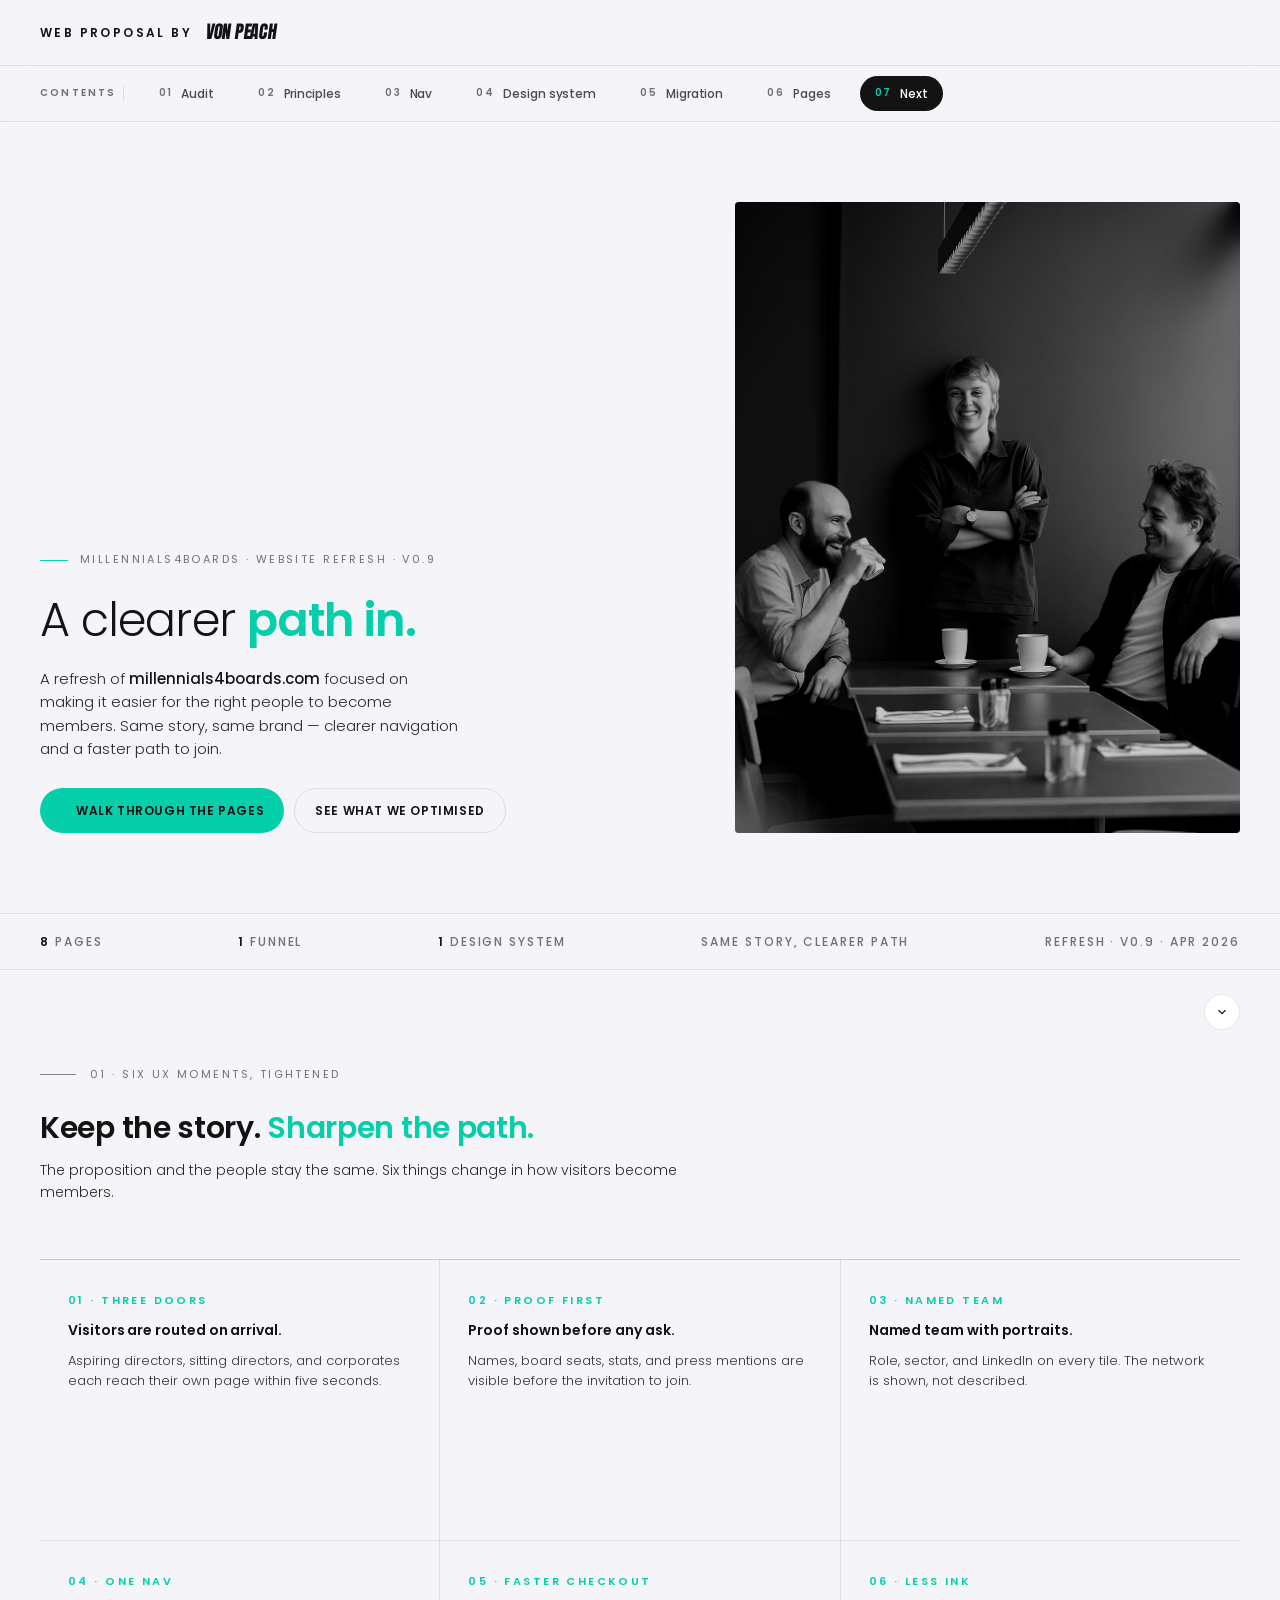
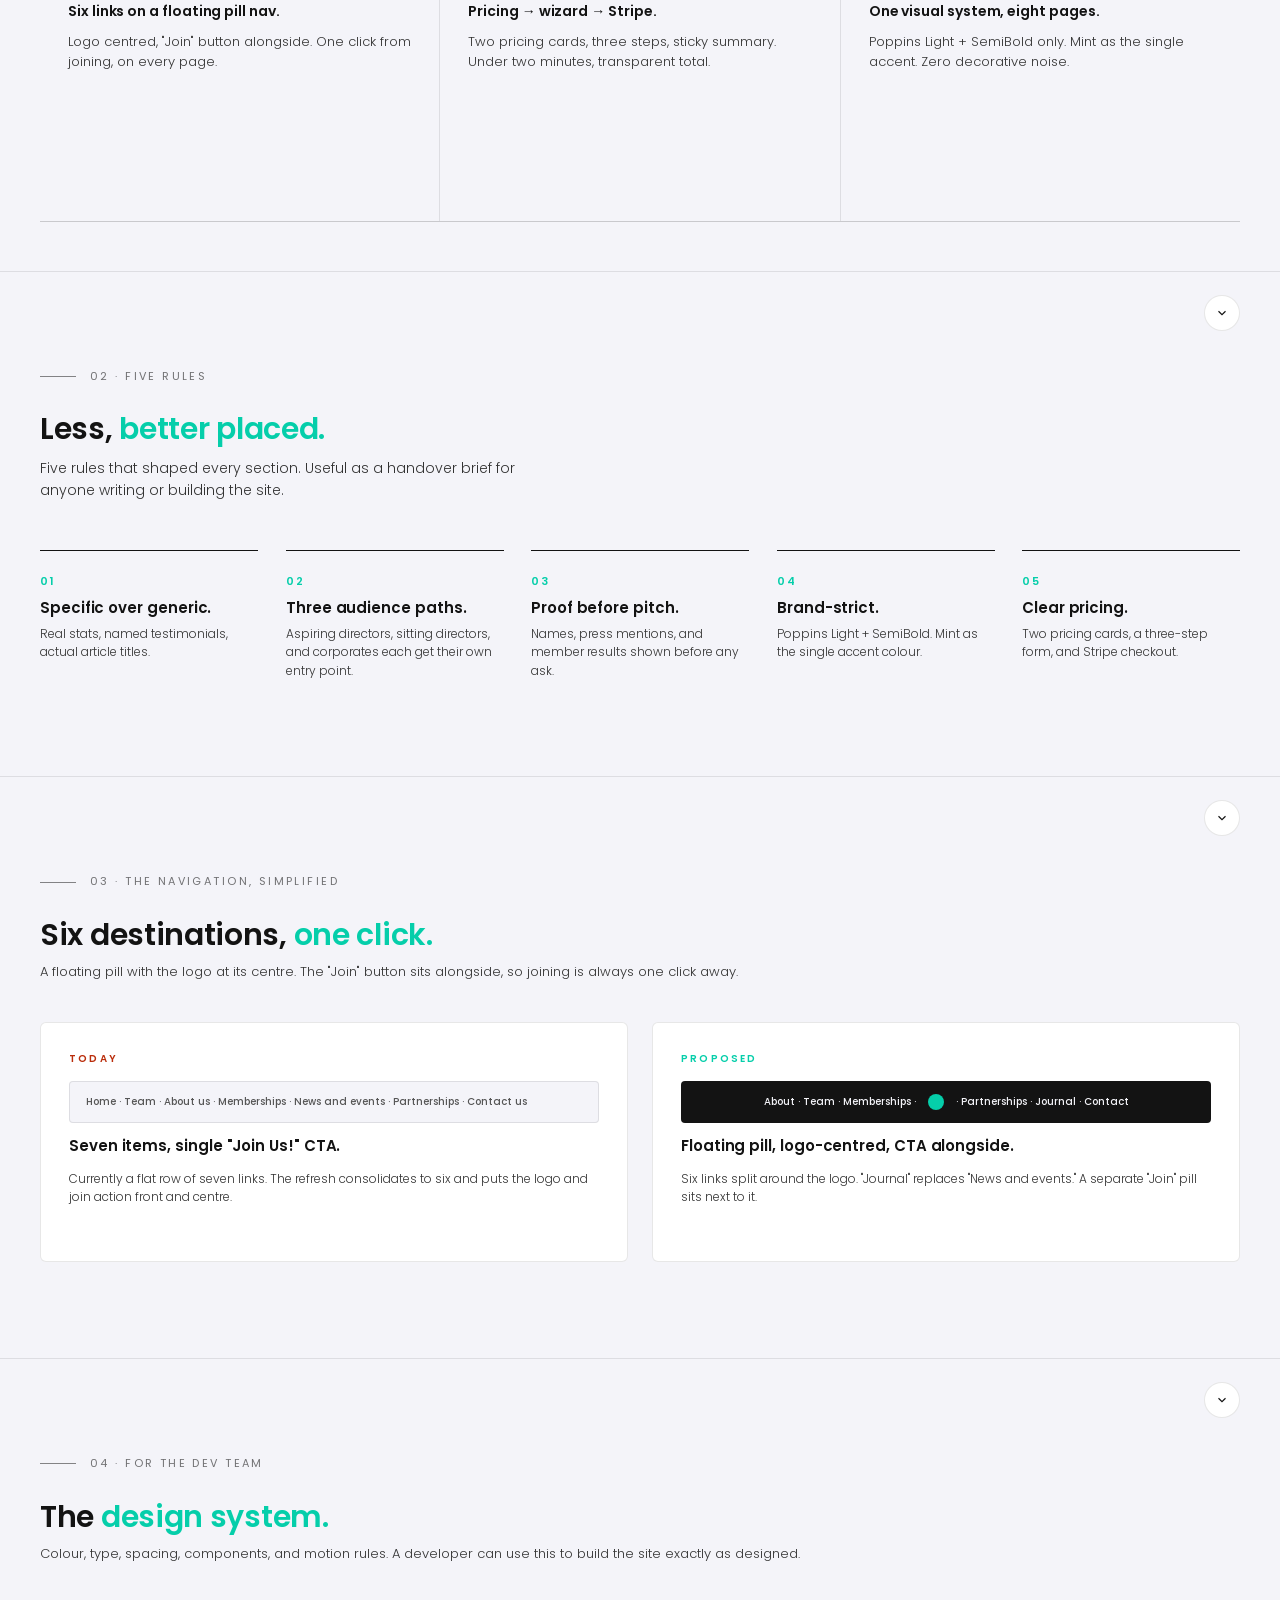
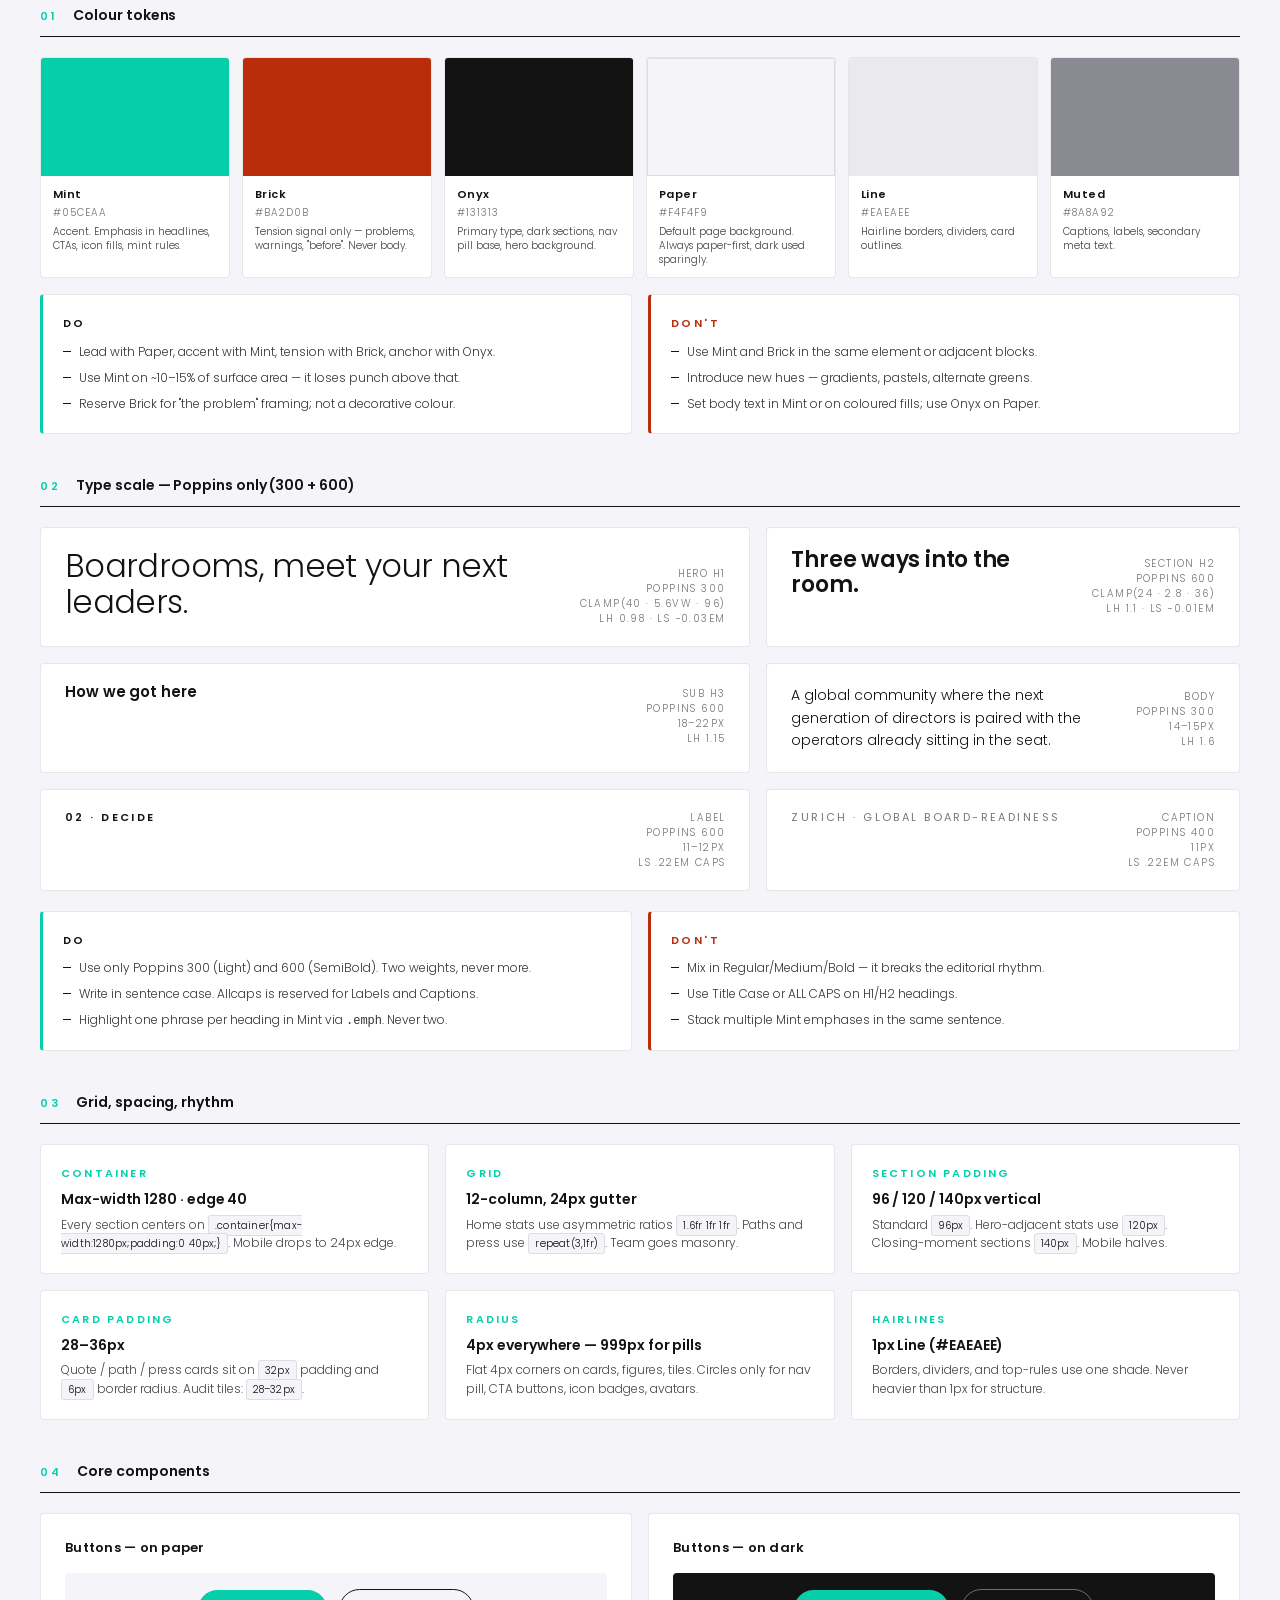
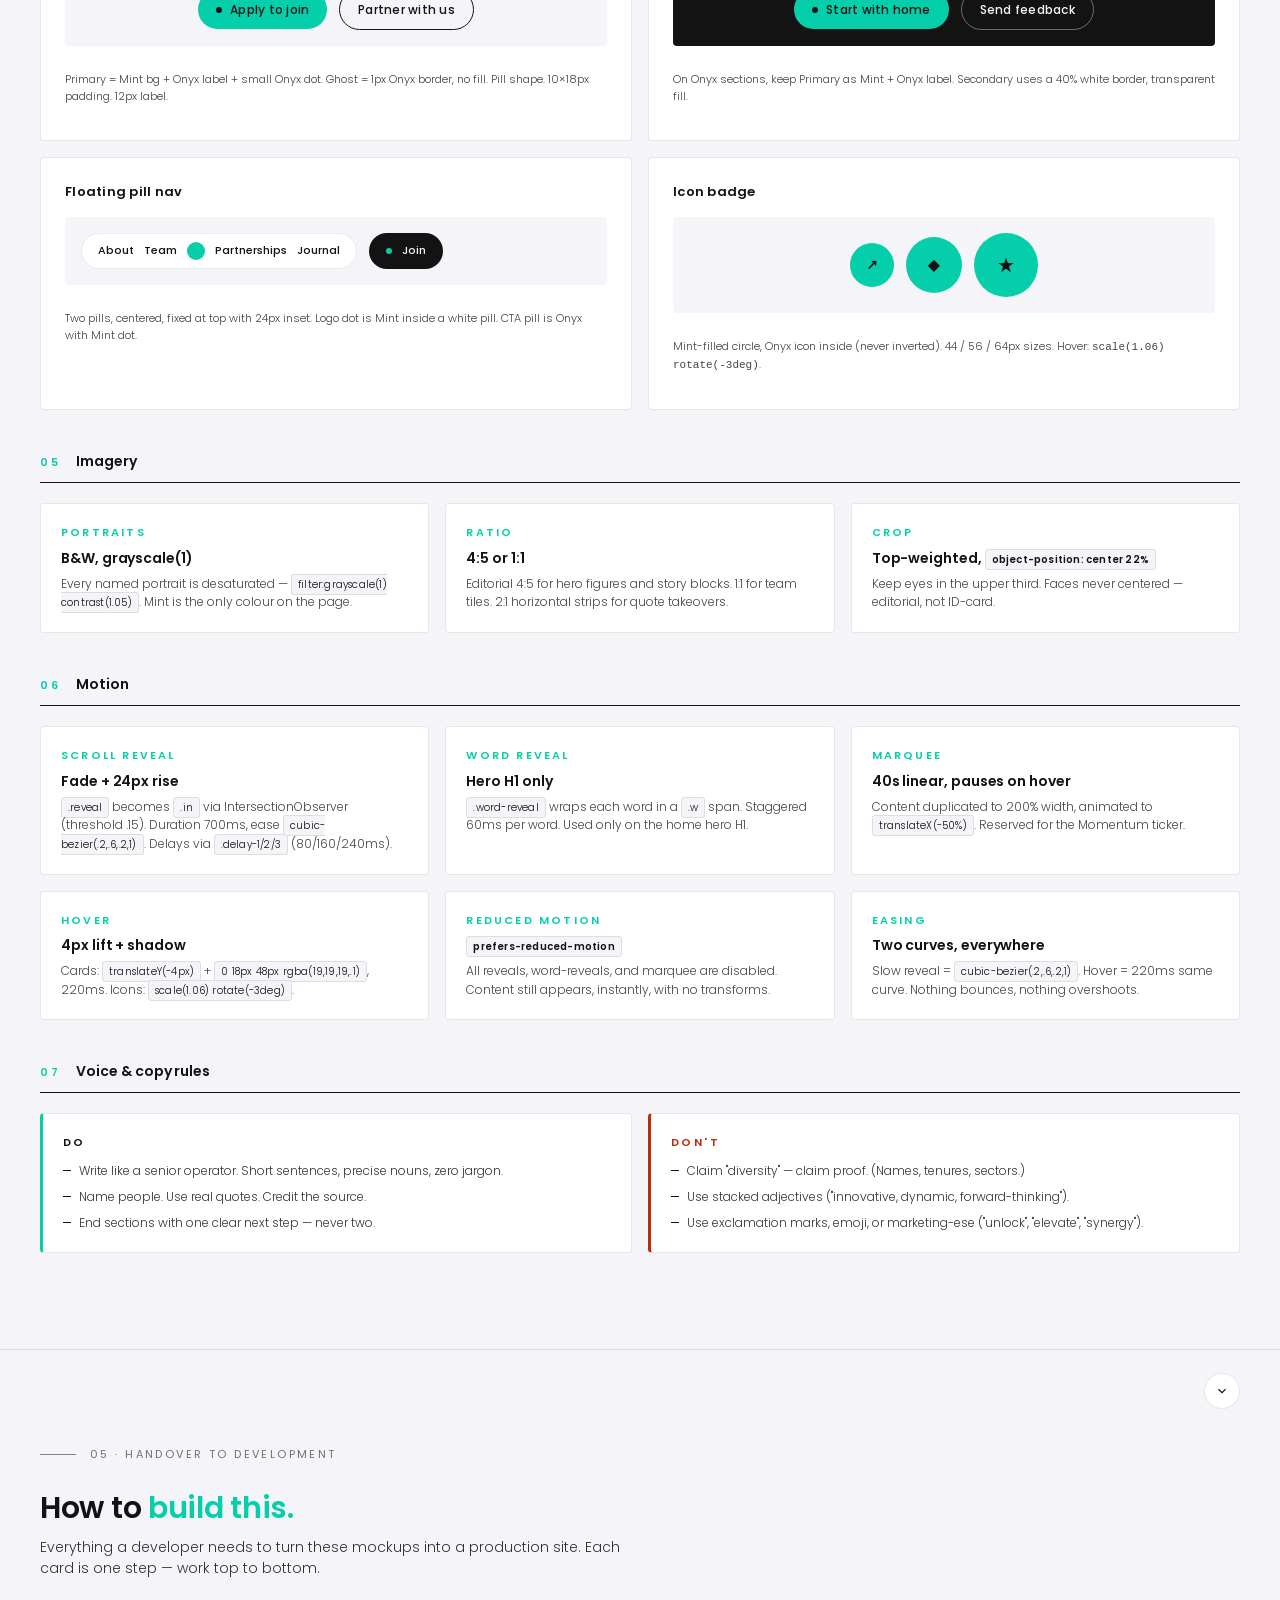
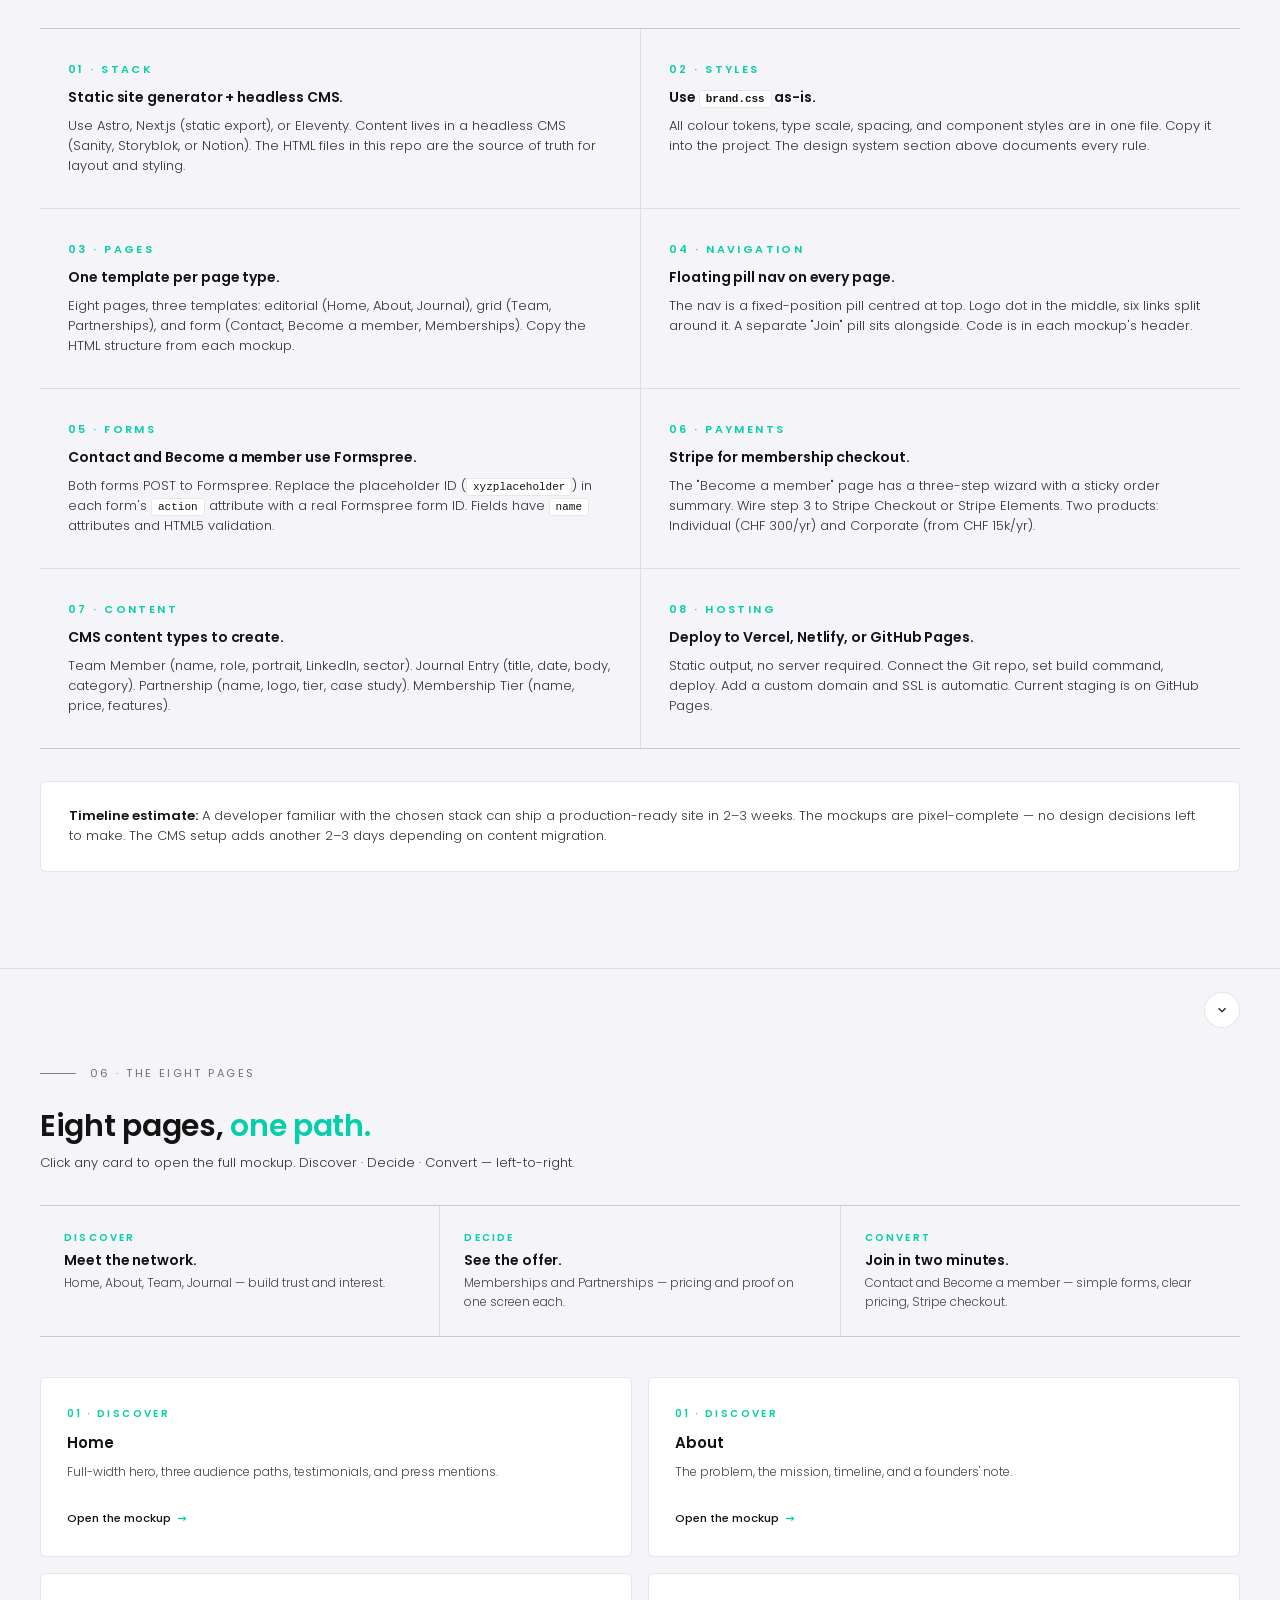
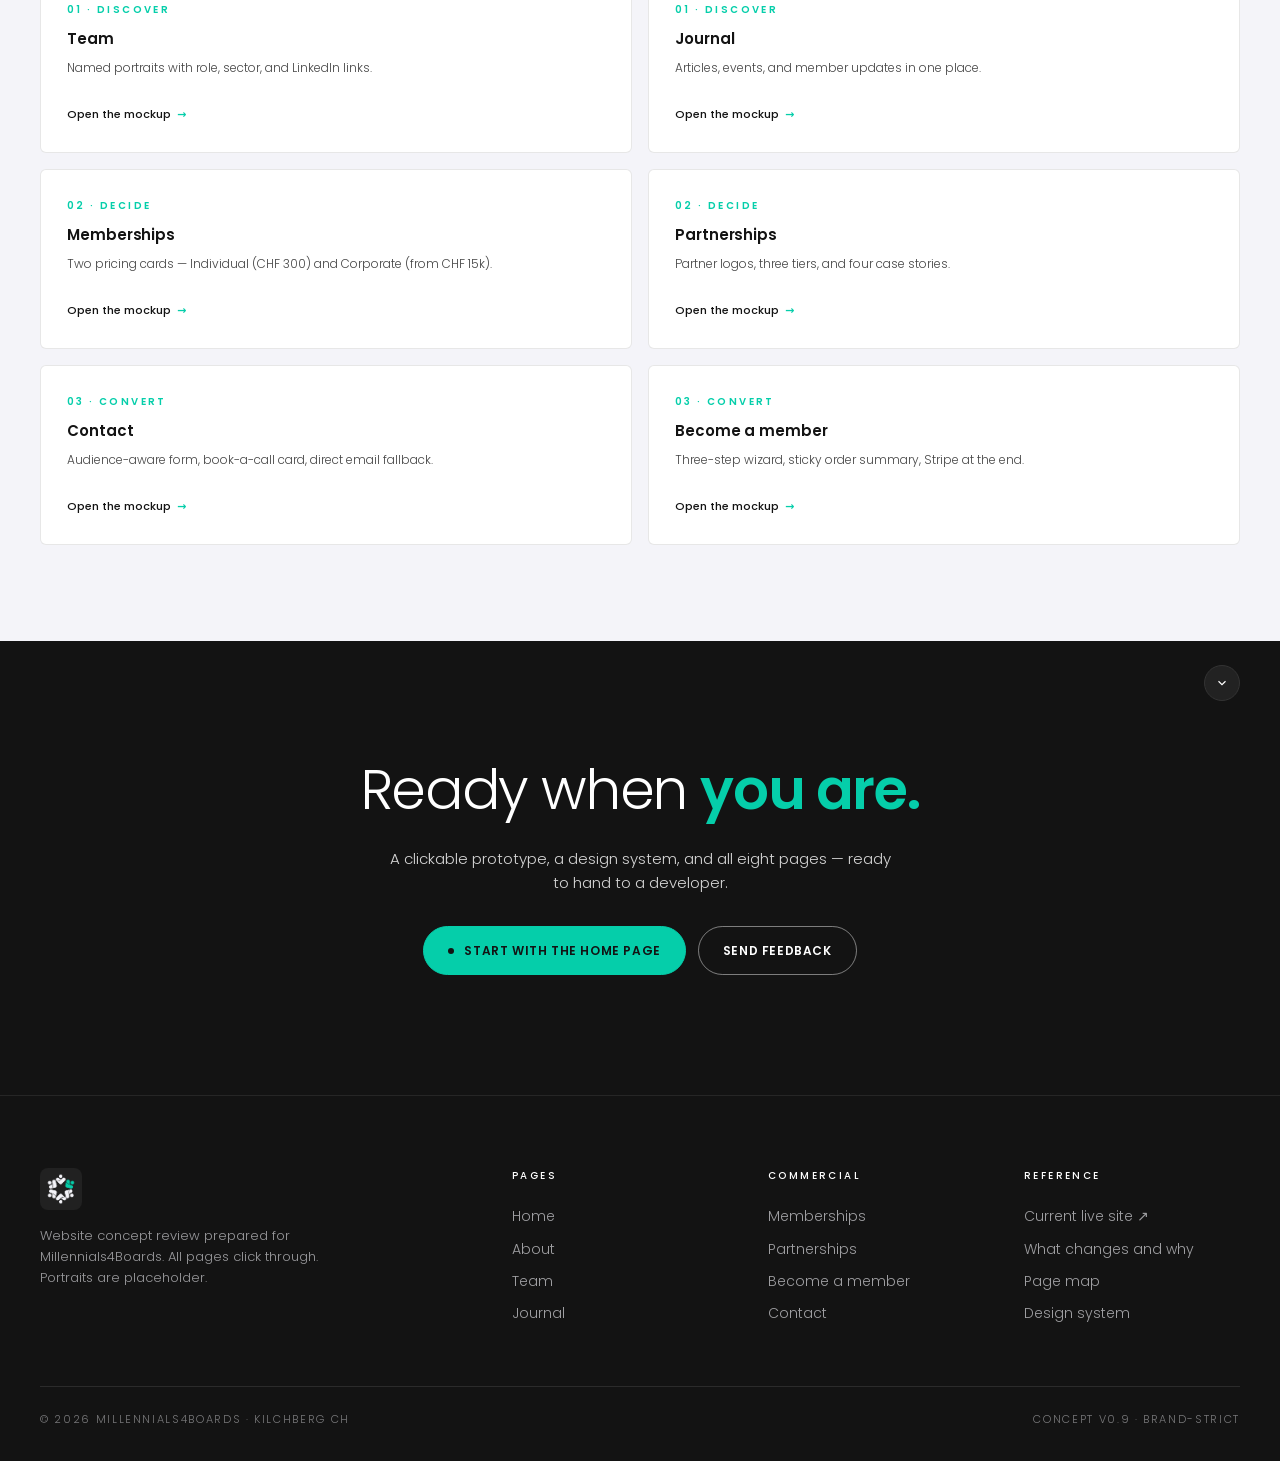
==== index.html @ 32dd9fde "v0.10 — migration section, simplified text, wired CTAs, functional forms" ====
<!doctype html><html lang="en"><head><meta charset="utf-8"/><meta name="viewport" content="width=device-width,initial-scale=1"/><title>Millennials4Boards — Website concept review</title>
<link href="https://fonts.googleapis.com/css2?family=Poppins:wght@300;400;500;600&family=Anton&display=swap" rel="stylesheet"/>
<link rel="stylesheet" href="assets/brand.css"/>
<style>

  /* ============ PROPOSAL CREDIT — tiny "Web proposal by [Von Peach]" at the very top ============ */
  .proposal-credit{
    position:relative;z-index:50;
    background:var(--paper);border-bottom:1px solid var(--line);
  }
  .proposal-credit-inner{
    max-width:1280px;margin:0 auto;padding:18px 40px;
    display:flex;align-items:center;gap:14px;
    font-family:"Poppins",sans-serif;font-weight:300;font-size:11px;
    letter-spacing:.22em;text-transform:uppercase;color:var(--muted);
  }
  .proposal-credit .label{white-space:nowrap;}
  .proposal-credit .vp-mark{
    display:inline-flex;align-items:center;text-decoration:none;
    font-family:"Anton","Impact","Arial Narrow",sans-serif;
    font-weight:400;font-size:18px;letter-spacing:-0.3px;
    color:#131313;transform:skewX(-8deg);
    transition:opacity .18s;
  }
  .proposal-credit .vp-mark:hover{opacity:.7;}

  /* ============ COVER — paper, editorial ============ */
  .cover{
    position:relative;padding:80px 0 80px;background:var(--paper);overflow:hidden;
  }
  .cover-grid{display:grid;grid-template-columns:1.25fr 1fr;gap:64px;align-items:end;max-width:1280px;margin:0 auto;padding:0 40px;}
  .cover-eyebrow{display:flex;align-items:center;gap:12px;margin-bottom:28px;}
  .cover-eyebrow .bar{width:28px;height:1px;background:var(--mint);}
  .cover h1{
    font-family:"Poppins",sans-serif;font-weight:300;
    font-size:clamp(32px,3.6vw,52px);line-height:1.04;letter-spacing:-0.02em;
    margin:0;max-width:14ch;color:var(--onyx);
  }
  .cover h1 .emph{font-weight:600;color:var(--mint);}
  .cover-lede{
    font-family:"Poppins",sans-serif;font-weight:300;
    font-size:15px;line-height:1.55;color:#2a2a2a;
    max-width:420px;margin:22px 0 0;
  }
  .cover-lede b{font-weight:500;color:var(--onyx);}
  .cover-cta-row{display:flex;gap:10px;margin-top:28px;flex-wrap:wrap;}
  .cover-cta-row .btn{font-size:12px;padding:12px 20px;}
  .cover-figure{
    aspect-ratio:4/5;border-radius:4px;overflow:hidden;background:var(--mint);
  }
  .cover-figure img{width:100%;height:100%;object-fit:cover;filter:grayscale(1) contrast(1.05);}
  .cover-meta{
    display:flex;justify-content:space-between;margin-top:18px;
    font-size:11px;letter-spacing:.22em;text-transform:uppercase;color:var(--muted);font-weight:500;
  }

  .cover-bar{
    border-top:1px solid var(--line);border-bottom:1px solid var(--line);
    padding:18px 0;background:var(--paper);font-size:12px;letter-spacing:.16em;text-transform:uppercase;color:var(--muted);font-weight:500;
  }
  .cover-bar-inner{max-width:1280px;margin:0 auto;padding:0 40px;display:flex;justify-content:space-between;flex-wrap:wrap;gap:20px;}
  .cover-bar b{color:var(--onyx);font-weight:600;}

  /* ============ AUDIT ============ */
  .audit{padding:96px 0 48px;background:var(--paper);}
  .audit .lead{max-width:760px;margin:0 0 56px;}
  .audit h2{margin:0 0 14px;font-size:clamp(22px,2.4vw,30px);}
  .audit .q{font-family:"Poppins",sans-serif;font-weight:300;font-size:14px;line-height:1.6;color:#2a2a2a;margin:0;max-width:700px;}
  .audit-grid{display:grid;grid-template-columns:repeat(3,1fr);gap:1px;background:var(--line);border-top:1px solid var(--line);border-bottom:1px solid var(--line);}
  .audit-card{background:var(--paper);padding:32px 28px;display:flex;flex-direction:column;gap:12px;min-height:280px;}
  .audit-card .n{font-size:11px;font-weight:600;color:var(--mint);letter-spacing:.22em;text-transform:uppercase;}
  .audit-card h3{font-family:"Poppins",sans-serif;font-weight:600;font-size:14px;line-height:1.22;letter-spacing:-0.005em;margin:0;}
  .audit-card p{font-size:13px;line-height:1.55;color:#333;margin:0;font-weight:300;}
  .audit-card .quote{font-size:11px;color:var(--muted);font-weight:300;border-left:2px solid var(--mint);padding-left:10px;margin-top:auto;line-height:1.5;}
  .audit-card .quote b{color:var(--onyx);font-weight:600;}

  /* ============ PRINCIPLES — paper with mint rules ============ */
  .principles{padding:96px 0;background:var(--paper);border-top:1px solid var(--line);}
  .p-head{max-width:760px;margin:0 0 48px;}
  .p-head h2{font-size:clamp(22px,2.4vw,30px);margin:0 0 12px;}
  .p-head p{font-size:14px;color:#333;max-width:520px;font-weight:300;line-height:1.55;margin:0;}
  .p-grid{display:grid;grid-template-columns:repeat(5,1fr);gap:28px;}
  .p-card{padding:22px 0 0;border-top:1px solid var(--onyx);display:flex;flex-direction:column;gap:8px;}
  .p-card .n{font-family:"Poppins",sans-serif;font-weight:600;font-size:11px;color:var(--mint);letter-spacing:.22em;text-transform:uppercase;}
  .p-card h3{font-family:"Poppins",sans-serif;font-weight:600;font-size:15px;line-height:1.22;letter-spacing:-0.005em;margin:0;color:var(--onyx);}
  .p-card p{font-size:12px;line-height:1.55;color:#333;margin:0;font-weight:300;}

  /* ============ NAV BEFORE/AFTER ============ */
  .nav-ba{padding:96px 0;background:var(--paper);border-top:1px solid var(--line);}
  .ba-head{max-width:720px;margin:0 0 40px;}
  .ba-head h2{font-size:clamp(22px,2.4vw,30px);margin:0 0 10px;}
  .ba-head p{font-size:13px;line-height:1.55;color:#333;font-weight:300;margin:0;}
  .ba-grid{display:grid;grid-template-columns:1fr 1fr;gap:24px;}
  .ba{background:#fff;border:1px solid var(--line);border-radius:6px;padding:28px;display:flex;flex-direction:column;gap:14px;min-height:240px;}
  .ba .label{color:var(--muted);font-size:10px;letter-spacing:.22em;text-transform:uppercase;font-weight:600;}
  .ba.before .label{color:var(--brick);}
  .ba.after .label{color:var(--mint);}
  .ba h3{font-family:"Poppins",sans-serif;font-weight:600;font-size:15px;margin:0;line-height:1.25;letter-spacing:-0.005em;}
  .ba p{font-size:12px;line-height:1.55;color:#333;margin:0;font-weight:300;}
  .ba .nav-mock{background:var(--paper);border:1px solid var(--line);border-radius:4px;padding:12px 16px;font-size:10px;color:#555;font-weight:500;}
  .ba.after .nav-mock{background:var(--onyx);color:var(--paper);border-color:transparent;display:flex;gap:12px;align-items:center;justify-content:center;}
  .ba.after .nav-mock .logo-dot{width:16px;height:16px;border-radius:999px;background:var(--mint);flex:0 0 auto;}

  /* ============ PAGE MAP ============ */
  .pages{padding:96px 0;background:var(--paper);border-top:1px solid var(--line);}
  .pm-head{max-width:760px;margin:0 0 32px;}
  .pm-head h2{font-size:clamp(22px,2.4vw,30px);margin:0 0 10px;}
  .pm-head p{font-size:13px;line-height:1.55;color:#333;font-weight:300;margin:0;}
  .funnel{display:grid;grid-template-columns:repeat(3,1fr);gap:1px;background:var(--line);border-top:1px solid var(--line);border-bottom:1px solid var(--line);margin-bottom:40px;}
  .stage{padding:24px;background:var(--paper);display:flex;flex-direction:column;gap:6px;}
  .stage .n{font-size:10px;font-weight:600;color:var(--mint);letter-spacing:.22em;text-transform:uppercase;}
  .stage h3{font-family:"Poppins",sans-serif;font-weight:600;font-size:14px;margin:0;line-height:1.15;letter-spacing:-0.005em;}
  .stage p{font-size:12px;line-height:1.55;color:#444;margin:0;font-weight:300;}

  .page-grid{display:grid;grid-template-columns:repeat(2,1fr);gap:16px;}
  .page-card{background:#fff;border:1px solid var(--line);border-radius:6px;padding:28px 26px;display:flex;flex-direction:column;gap:12px;transition:transform .22s cubic-bezier(.2,.6,.2,1),border-color .2s,box-shadow .22s;min-height:180px;}
  .page-card:hover{transform:translateY(-3px);border-color:var(--onyx);box-shadow:0 14px 40px rgba(19,19,19,.08);}
  .page-card .stage-tag{font-size:10px;font-weight:600;color:var(--mint);letter-spacing:.24em;text-transform:uppercase;}
  .page-card h2{font-family:"Poppins",sans-serif;font-weight:600;font-size:15px;letter-spacing:-0.005em;line-height:1.15;margin:0;}
  .page-card p{font-size:12px;line-height:1.55;color:#444;margin:0;font-weight:300;}
  .page-card .go{margin-top:auto;font-size:11px;font-weight:500;display:inline-flex;align-items:center;gap:6px;}
  .page-card .go::after{content:"→";color:var(--mint);font-weight:600;transition:transform .2s;display:inline-block;}
  .page-card:hover .go::after{transform:translateX(4px);}

  /* ============ CLOSE — the ONE onyx moment ============ */
  /* Close section — bulletproof dark theme, no variable fallback */
  .sec-wrap[data-sec="close"]{background:#131313 !important;}
  .sec-wrap[data-sec="close"] .sec-toggle{background:#222 !important;border-color:#333 !important;}
  .sec-wrap[data-sec="close"] .sec-toggle svg{stroke:#fff !important;}
  section.close{padding:120px 0 !important;background:#131313 !important;color:#F4F4F9 !important;}
  section.close .close-inner{max-width:880px;margin:0 auto;padding:0 40px;text-align:center;display:flex;flex-direction:column;gap:28px;align-items:center;}
  section.close h2{
    font-family:"Poppins",sans-serif;font-weight:300;color:#ffffff !important;
    font-size:clamp(32px,4.8vw,56px);line-height:1.05;letter-spacing:-0.025em;margin:0;
  }
  section.close h2 .emph{font-weight:600;color:#05CEAA !important;}
  section.close p{color:rgba(255,255,255,.82) !important;font-size:15px;max-width:520px;line-height:1.55;margin:0;font-weight:300;}
  section.close .cta-row{display:flex;gap:12px;flex-wrap:wrap;justify-content:center;margin-top:4px;}
  section.close .cta-row .btn{font-size:12px;padding:14px 24px;}
  section.close .btn-on-dark{background:#05CEAA !important;color:#131313 !important;border:1px solid #05CEAA !important;}
  section.close .btn-on-dark:hover{background:#fff !important;border-color:#fff !important;color:#131313 !important;}
  section.close .btn-on-dark .dot{background:#131313 !important;}
  section.close .btn-outline-light{border:1px solid rgba(255,255,255,.45) !important;color:#ffffff !important;background:transparent !important;}
  section.close .btn-outline-light:hover{background:rgba(255,255,255,.1) !important;border-color:#ffffff !important;color:#ffffff !important;}

  /* ============ MIGRATION ============ */
  .migration{padding:96px 0;background:var(--paper);border-top:1px solid var(--line);}
  .migration .mig-head{max-width:760px;margin:0 0 48px;}
  .migration .mig-head h2{font-size:clamp(22px,2.4vw,30px);margin:0 0 12px;}
  .migration .mig-head p{font-size:14px;color:#333;max-width:580px;font-weight:300;line-height:1.55;margin:0;}
  .mig-grid{display:grid;grid-template-columns:repeat(2,1fr);gap:1px;background:var(--line);border-top:1px solid var(--line);border-bottom:1px solid var(--line);}
  .mig-card{background:var(--paper);padding:32px 28px;display:flex;flex-direction:column;gap:10px;}
  .mig-card .n{font-size:11px;font-weight:600;color:var(--mint);letter-spacing:.22em;text-transform:uppercase;}
  .mig-card h3{font-family:"Poppins",sans-serif;font-weight:600;font-size:14px;line-height:1.22;letter-spacing:-0.005em;margin:0;}
  .mig-card p{font-size:13px;line-height:1.55;color:#333;margin:0;font-weight:300;}
  .mig-card code{font-size:11px;color:var(--onyx);background:#fff;border:1px solid var(--line);padding:2px 6px;border-radius:3px;}
  .mig-note{margin-top:32px;padding:24px 28px;background:#fff;border:1px solid var(--line);border-radius:6px;font-size:13px;line-height:1.55;color:#333;font-weight:300;}
  .mig-note b{font-weight:600;color:var(--onyx);}

  /* ============ DESIGN SYSTEM ============ */
  .ds{padding:96px 0;background:var(--paper);border-top:1px solid var(--line);}
  .ds-head{max-width:760px;margin:0 0 40px;}
  .ds-head h2{font-size:clamp(22px,2.4vw,30px);margin:0 0 10px;}
  .ds-head p{font-size:13px;line-height:1.55;color:#333;font-weight:300;margin:0;}

  .ds-section{margin-top:40px;}
  .ds-section-head{display:flex;align-items:baseline;gap:16px;margin-bottom:20px;padding-bottom:10px;border-bottom:1px solid var(--onyx);}
  .ds-section-head .n{font-family:"Poppins",sans-serif;font-weight:600;font-size:11px;color:var(--mint);letter-spacing:.24em;text-transform:uppercase;}
  .ds-section-head h3{font-family:"Poppins",sans-serif;font-weight:600;font-size:14px;letter-spacing:-0.005em;margin:0;}

  /* Colour tokens */
  .ds-color-grid{display:grid;grid-template-columns:repeat(6,1fr);gap:12px;}
  .ds-color{background:#fff;border:1px solid var(--line);border-radius:4px;overflow:hidden;}
  .ds-color .sw{aspect-ratio:1.6/1;}
  .ds-color .meta{padding:10px 12px;display:flex;flex-direction:column;gap:2px;}
  .ds-color .name{font-family:"Poppins",sans-serif;font-weight:600;font-size:11px;letter-spacing:.04em;color:var(--onyx);}
  .ds-color .hex{font-family:"Poppins",sans-serif;font-weight:300;font-size:10px;letter-spacing:.1em;color:var(--muted);text-transform:uppercase;}
  .ds-color .use{font-size:10px;line-height:1.4;color:#444;font-weight:300;margin-top:2px;}

  /* Type scale */
  .ds-type{display:grid;grid-template-columns:1.5fr 1fr;gap:16px;}
  .ds-type-row{background:#fff;border:1px solid var(--line);border-radius:4px;padding:20px 24px;display:flex;justify-content:space-between;align-items:baseline;gap:24px;}
  .ds-type-row .sample{font-family:"Poppins",sans-serif;color:var(--onyx);line-height:1.1;}
  .ds-type-row .specs{font-family:"Poppins",sans-serif;font-weight:300;font-size:10px;letter-spacing:.14em;text-transform:uppercase;color:var(--muted);text-align:right;line-height:1.5;flex:0 0 auto;white-space:nowrap;}
  .ds-type .hero{font-weight:300;font-size:32px;letter-spacing:-0.02em;}
  .ds-type .h2s{font-weight:600;font-size:22px;letter-spacing:-0.01em;}
  .ds-type .sub{font-weight:600;font-size:15px;letter-spacing:-0.005em;}
  .ds-type .body{font-weight:300;font-size:14px;line-height:1.6;}
  .ds-type .lbl{font-weight:600;font-size:11px;letter-spacing:.22em;text-transform:uppercase;}

  /* Spacing / grid / components */
  .ds-rules{display:grid;grid-template-columns:repeat(3,1fr);gap:16px;}
  .ds-rule{background:#fff;border:1px solid var(--line);border-radius:4px;padding:20px;display:flex;flex-direction:column;gap:8px;}
  .ds-rule .k{font-family:"Poppins",sans-serif;font-weight:600;font-size:11px;color:var(--mint);letter-spacing:.2em;text-transform:uppercase;}
  .ds-rule h4{font-family:"Poppins",sans-serif;font-weight:600;font-size:14px;letter-spacing:-0.005em;margin:0;line-height:1.2;}
  .ds-rule p{font-size:12px;line-height:1.55;color:#444;margin:0;font-weight:300;}
  .ds-rule code{font-family:"Poppins",sans-serif;font-size:10px;color:var(--onyx);background:var(--paper);border:1px solid var(--line);padding:2px 6px;border-radius:3px;letter-spacing:.02em;}

  /* Components */
  .ds-comps{display:grid;grid-template-columns:repeat(2,1fr);gap:16px;}
  .ds-comp{background:#fff;border:1px solid var(--line);border-radius:4px;padding:24px;display:flex;flex-direction:column;gap:14px;}
  .ds-comp h4{font-family:"Poppins",sans-serif;font-weight:600;font-size:13px;margin:0;letter-spacing:.02em;}
  .ds-comp .demo{padding:16px;background:var(--paper);border-radius:4px;display:flex;align-items:center;gap:12px;flex-wrap:wrap;justify-content:center;}
  .ds-comp.dark .demo{background:var(--onyx);}
  .ds-comp .rule{font-size:11px;line-height:1.55;color:#444;font-weight:300;}
  .ds-btn{display:inline-flex;align-items:center;gap:8px;padding:10px 18px;border-radius:999px;font-family:"Poppins",sans-serif;font-weight:500;font-size:12px;letter-spacing:.02em;}
  .ds-btn.primary{background:var(--mint);color:var(--onyx);}
  .ds-btn.ghost{background:transparent;border:1px solid var(--onyx);color:var(--onyx);}
  .ds-btn.onDark{background:var(--mint);color:var(--onyx);}
  .ds-btn.ghostLight{background:transparent;border:1px solid rgba(244,244,249,.4);color:var(--paper);}
  .ds-ic{width:44px;height:44px;border-radius:999px;background:var(--mint);display:flex;align-items:center;justify-content:center;font-size:14px;color:var(--onyx);font-weight:600;}
  .ds-pill{background:rgba(255,255,255,.96);border:1px solid rgba(19,19,19,.08);border-radius:999px;padding:8px 16px;font-family:"Poppins",sans-serif;font-weight:500;font-size:11px;color:var(--onyx);display:inline-flex;gap:10px;align-items:center;}
  .ds-pill .dot{width:6px;height:6px;background:var(--mint);border-radius:999px;}

  /* Do/don't list */
  .ds-do{display:grid;grid-template-columns:1fr 1fr;gap:16px;margin-top:16px;}
  .ds-do .col{background:#fff;border:1px solid var(--line);border-radius:4px;padding:20px;}
  .ds-do .col.no{border-left:3px solid var(--brick);}
  .ds-do .col.yes{border-left:3px solid var(--mint);}
  .ds-do h4{font-family:"Poppins",sans-serif;font-weight:600;font-size:11px;letter-spacing:.22em;text-transform:uppercase;margin:0 0 10px;}
  .ds-do .col.no h4{color:var(--brick);}
  .ds-do .col.yes h4{color:var(--onyx);}
  .ds-do ul{margin:0;padding:0;list-style:none;display:flex;flex-direction:column;gap:8px;}
  .ds-do li{font-size:12px;line-height:1.5;color:#333;font-weight:300;padding-left:16px;position:relative;}
  .ds-do li::before{content:"";position:absolute;left:0;top:8px;width:8px;height:1px;background:var(--onyx);}

  @media (max-width: 1100px){
    .cover-grid,.close-inner,.ba-grid,.page-grid,.funnel{grid-template-columns:1fr;gap:32px;}
    .audit-grid{grid-template-columns:1fr;}
    .p-grid{grid-template-columns:repeat(2,1fr);gap:24px;}
    .ds-color-grid{grid-template-columns:repeat(3,1fr);}
    .ds-type{grid-template-columns:1fr;}
    .ds-rules,.ds-comps,.ds-do{grid-template-columns:1fr;}
  }

  /* ============ SECTION TOC — sticky chip bar + active-state tracking ============ */
  .toc{
    position:sticky;top:0;z-index:40;
    background:rgba(244,244,249,.92);backdrop-filter:blur(14px) saturate(140%);
    border-bottom:1px solid var(--line);
    transform:translateY(-100%);
    transition:transform .45s cubic-bezier(.2,.6,.2,1);
  }
  body.toc-armed .toc{transform:translateY(0);}
  .toc-inner{max-width:1280px;margin:0 auto;padding:10px 40px;display:flex;align-items:center;gap:14px;overflow-x:auto;scrollbar-width:none;}
  .toc-inner::-webkit-scrollbar{display:none;}
  .toc-label{
    font-size:10px;letter-spacing:.22em;text-transform:uppercase;color:var(--muted);
    font-weight:600;flex:0 0 auto;padding-right:6px;border-right:1px solid var(--line);margin-right:6px;
  }
  .toc-chip{
    flex:0 0 auto;
    font-family:"Poppins",sans-serif;font-weight:500;font-size:12px;letter-spacing:-0.005em;
    color:#4a4a4a;padding:7px 14px;border-radius:999px;
    border:1px solid transparent;background:transparent;
    text-decoration:none;white-space:nowrap;
    display:inline-flex;align-items:center;gap:8px;
    transition:background .2s, color .2s, border-color .2s;
  }
  .toc-chip .n{font-weight:600;color:var(--muted);font-size:10px;letter-spacing:.18em;}
  .toc-chip:hover{background:#fff;border-color:var(--line);color:var(--onyx);}
  .toc-chip.active{background:var(--onyx);color:#fff;border-color:transparent;}
  .toc-chip.active .n{color:var(--mint);}

  /* ============ Collapsible section wrappers ============ */
  .sec-wrap{position:relative;}
  .sec-toggle{
    position:absolute;top:24px;right:calc((100% - min(100%,1280px)) / 2 + 40px);
    z-index:5;
    width:36px;height:36px;border-radius:999px;
    background:#fff;border:1px solid var(--line);
    display:flex;align-items:center;justify-content:center;
    cursor:pointer;transition:background .2s, transform .2s, border-color .2s;
    font-family:"Poppins",sans-serif;
  }
  .sec-toggle:hover{background:var(--onyx);border-color:transparent;}
  .sec-toggle:hover svg{stroke:#fff;}
  .sec-toggle svg{width:14px;height:14px;stroke:var(--onyx);stroke-width:2;fill:none;transition:transform .3s cubic-bezier(.2,.6,.2,1), stroke .2s;}
  .sec-wrap.collapsed .sec-toggle svg{transform:rotate(-90deg);}
  .sec-wrap .sec-body{
    overflow:hidden;
    transition:max-height .45s cubic-bezier(.2,.6,.2,1), opacity .35s ease;
    max-height:12000px;opacity:1;
  }
  .sec-wrap.collapsed .sec-body{max-height:0;opacity:0;pointer-events:none;}
  .sec-wrap.collapsed > section{padding-bottom:32px!important;}
  @media (prefers-reduced-motion: reduce){
    .sec-wrap .sec-body{transition:none;}
    .toc{transition:none;}
  }
  @media (max-width:900px){
    .sec-toggle{right:24px;top:18px;}
  }
</style></head>
<body>

<!-- ========== PROPOSAL CREDIT (very top, paper) ========== -->
<div class="proposal-credit">
  <div class="proposal-credit-inner">
    <span class="label">Web proposal by</span>
    <a class="vp-mark" href="https://vonpeach.com" target="_blank" rel="noopener">VON PEACH</a>
  </div>
</div>

<!-- No floating pill nav on the concept deck — TOC is the only navigator here.
     The pill nav lives on all eight site pages (Home, About, Team, etc.). -->

<!-- ========== SECTION TOC (sticky, appears after cover) ========== -->
<nav class="toc" aria-label="Concept contents">
  <div class="toc-inner">
    <span class="toc-label">Contents</span>
    <a class="toc-chip" href="#audit"><span class="n">01</span>Audit</a>
    <a class="toc-chip" href="#principles"><span class="n">02</span>Principles</a>
    <a class="toc-chip" href="#nav-ba"><span class="n">03</span>Nav</a>
    <a class="toc-chip" href="#design-system"><span class="n">04</span>Design system</a>
    <a class="toc-chip" href="#migration"><span class="n">05</span>Migration</a>
    <a class="toc-chip" href="#pages"><span class="n">06</span>Pages</a>
    <a class="toc-chip" href="#close"><span class="n">07</span>Next</a>
  </div>
</nav>

<!-- ========== COVER (paper) ========== -->
<section class="cover">
  <div class="cover-grid">
    <div>
      <div class="cover-eyebrow"><span class="bar"></span><span class="caption">Millennials4Boards · Website refresh · v0.9</span></div>
      <h1 class="reveal">A clearer <span class="emph">path in.</span></h1>
      <p class="cover-lede reveal delay-1">A refresh of <b>millennials4boards.com</b> focused on making it easier for the right people to become members. Same story, same brand — clearer navigation and a faster path to join.</p>
      <div class="cover-cta-row reveal delay-2">
        <a class="btn btn-primary" href="#pages"><span class="dot"></span>Walk through the pages</a>
        <a class="btn btn-ghost" href="#audit">See what we optimised</a>
      </div>
    </div>
    <div class="reveal delay-1">
      <div class="cover-figure"><img src="assets/photos/miro-portrait.png" alt=""/></div>
    </div>
  </div>
</section>

<!-- Fact bar — gives the cover a second register -->
<div class="cover-bar">
  <div class="cover-bar-inner">
    <span><b class="counter" data-target="8">0</b> pages</span>
    <span><b class="counter" data-target="1">0</b> funnel</span>
    <span><b class="counter" data-target="1">0</b> design system</span>
    <span>Same story, clearer path</span>
    <span>Refresh · v0.9 · Apr 2026</span>
  </div>
</div>

<!-- ========== AUDIT ========== -->
<div class="sec-wrap" data-sec="audit">
  <button class="sec-toggle" aria-label="Collapse section" aria-expanded="true"><svg viewBox="0 0 24 24"><polyline points="6 9 12 15 18 9"/></svg></button>
  <div class="sec-body">
<section class="audit reveal" id="audit"><div class="container">
  <div class="lead">
    <div class="eyebrow"><span class="bar"></span><span class="caption">01 · Six UX moments, tightened</span></div>
    <h2 class="section-h2">Keep the story. <span class="emph">Sharpen the path.</span></h2>
    <p class="q">The proposition and the people stay the same. Six things change in how visitors become members.</p>
  </div>

  <div class="audit-grid">
    <div class="audit-card">
      <span class="n">01 · Three doors</span>
      <h3>Visitors are routed on arrival.</h3>
      <p>Aspiring directors, sitting directors, and corporates each reach their own page within five seconds.</p>
    </div>
    <div class="audit-card">
      <span class="n">02 · Proof first</span>
      <h3>Proof shown before any ask.</h3>
      <p>Names, board seats, stats, and press mentions are visible before the invitation to join.</p>
    </div>
    <div class="audit-card">
      <span class="n">03 · Named team</span>
      <h3>Named team with portraits.</h3>
      <p>Role, sector, and LinkedIn on every tile. The network is shown, not described.</p>
    </div>
    <div class="audit-card">
      <span class="n">04 · One nav</span>
      <h3>Six links on a floating pill nav.</h3>
      <p>Logo centred, "Join" button alongside. One click from joining, on every page.</p>
    </div>
    <div class="audit-card">
      <span class="n">05 · Faster checkout</span>
      <h3>Pricing → wizard → Stripe.</h3>
      <p>Two pricing cards, three steps, sticky summary. Under two minutes, transparent total.</p>
    </div>
    <div class="audit-card">
      <span class="n">06 · Less ink</span>
      <h3>One visual system, eight pages.</h3>
      <p>Poppins Light + SemiBold only. Mint as the single accent. Zero decorative noise.</p>
    </div>
  </div>
</div></section>

  </div>
</div>

<!-- ========== PRINCIPLES (paper, minimal) ========== -->
<div class="sec-wrap" data-sec="principles">
  <button class="sec-toggle" aria-label="Collapse section" aria-expanded="true"><svg viewBox="0 0 24 24"><polyline points="6 9 12 15 18 9"/></svg></button>
  <div class="sec-body">
<section class="principles" id="principles"><div class="container">
  <div class="p-head">
    <div class="eyebrow"><span class="bar"></span><span class="caption">02 · Five rules</span></div>
    <h2 class="section-h2">Less, <span class="emph">better placed.</span></h2>
    <p>Five rules that shaped every section. Useful as a handover brief for anyone writing or building the site.</p>
  </div>
  <div class="p-grid">
    <div class="p-card reveal"><span class="n">01</span><h3>Specific over generic.</h3><p>Real stats, named testimonials, actual article titles.</p></div>
    <div class="p-card reveal delay-1"><span class="n">02</span><h3>Three audience paths.</h3><p>Aspiring directors, sitting directors, and corporates each get their own entry point.</p></div>
    <div class="p-card reveal delay-2"><span class="n">03</span><h3>Proof before pitch.</h3><p>Names, press mentions, and member results shown before any ask.</p></div>
    <div class="p-card reveal delay-3"><span class="n">04</span><h3>Brand-strict.</h3><p>Poppins Light + SemiBold. Mint as the single accent colour.</p></div>
    <div class="p-card reveal delay-4"><span class="n">05</span><h3>Clear pricing.</h3><p>Two pricing cards, a three-step form, and Stripe checkout.</p></div>
  </div>
</div></section>

  </div>
</div>

<!-- ========== NAV BEFORE / AFTER ========== -->
<div class="sec-wrap" data-sec="nav-ba">
  <button class="sec-toggle" aria-label="Collapse section" aria-expanded="true"><svg viewBox="0 0 24 24"><polyline points="6 9 12 15 18 9"/></svg></button>
  <div class="sec-body">
<section class="nav-ba" id="nav-ba"><div class="container">
  <div class="ba-head">
    <div class="eyebrow"><span class="bar"></span><span class="caption">03 · The navigation, simplified</span></div>
    <h2 class="section-h2">Six destinations, <span class="emph">one click.</span></h2>
    <p>A floating pill with the logo at its centre. The "Join" button sits alongside, so joining is always one click away.</p>
  </div>
  <div class="ba-grid">
    <div class="ba before reveal">
      <span class="label">Today</span>
      <div class="nav-mock">Home · Team · About us · Memberships · News and events · Partnerships · Contact us</div>
      <h3>Seven items, single "Join Us!" CTA.</h3>
      <p>Currently a flat row of seven links. The refresh consolidates to six and puts the logo and join action front and centre.</p>
    </div>
    <div class="ba after reveal delay-1">
      <span class="label">Proposed</span>
      <div class="nav-mock">About · Team · Memberships · <span class="logo-dot"></span> · Partnerships · Journal · Contact</div>
      <h3>Floating pill, logo-centred, CTA alongside.</h3>
      <p>Six links split around the logo. "Journal" replaces "News and events." A separate "Join" pill sits next to it.</p>
    </div>
  </div>
</div></section>

  </div>
</div>

<!-- ========== DESIGN SYSTEM ========== -->
<div class="sec-wrap" data-sec="design-system">
  <button class="sec-toggle" aria-label="Collapse section" aria-expanded="true"><svg viewBox="0 0 24 24"><polyline points="6 9 12 15 18 9"/></svg></button>
  <div class="sec-body">
<section class="ds" id="design-system"><div class="container">
  <div class="ds-head reveal">
    <div class="eyebrow"><span class="bar"></span><span class="caption">04 · For the dev team</span></div>
    <h2 class="section-h2">The <span class="emph">design system.</span></h2>
    <p>Colour, type, spacing, components, and motion rules. A developer can use this to build the site exactly as designed.</p>
  </div>

  <!-- 01 · Colour -->
  <div class="ds-section reveal">
    <div class="ds-section-head"><span class="n">01</span><h3>Colour tokens</h3></div>
    <div class="ds-color-grid">
      <div class="ds-color"><div class="sw" style="background:#05CEAA;"></div><div class="meta"><span class="name">Mint</span><span class="hex">#05CEAA</span><span class="use">Accent. Emphasis in headlines, CTAs, icon fills, mint rules.</span></div></div>
      <div class="ds-color"><div class="sw" style="background:#BA2D0B;"></div><div class="meta"><span class="name">Brick</span><span class="hex">#BA2D0B</span><span class="use">Tension signal only — problems, warnings, "before". Never body.</span></div></div>
      <div class="ds-color"><div class="sw" style="background:#131313;"></div><div class="meta"><span class="name">Onyx</span><span class="hex">#131313</span><span class="use">Primary type, dark sections, nav pill base, hero background.</span></div></div>
      <div class="ds-color"><div class="sw" style="background:#F4F4F9;border:1px solid var(--line);"></div><div class="meta"><span class="name">Paper</span><span class="hex">#F4F4F9</span><span class="use">Default page background. Always paper-first, dark used sparingly.</span></div></div>
      <div class="ds-color"><div class="sw" style="background:#EAEAEE;"></div><div class="meta"><span class="name">Line</span><span class="hex">#EAEAEE</span><span class="use">Hairline borders, dividers, card outlines.</span></div></div>
      <div class="ds-color"><div class="sw" style="background:#8A8A92;"></div><div class="meta"><span class="name">Muted</span><span class="hex">#8A8A92</span><span class="use">Captions, labels, secondary meta text.</span></div></div>
    </div>
    <div class="ds-do">
      <div class="col yes"><h4>Do</h4><ul><li>Lead with Paper, accent with Mint, tension with Brick, anchor with Onyx.</li><li>Use Mint on ~10–15% of surface area — it loses punch above that.</li><li>Reserve Brick for "the problem" framing; not a decorative colour.</li></ul></div>
      <div class="col no"><h4>Don't</h4><ul><li>Use Mint and Brick in the same element or adjacent blocks.</li><li>Introduce new hues — gradients, pastels, alternate greens.</li><li>Set body text in Mint or on coloured fills; use Onyx on Paper.</li></ul></div>
    </div>
  </div>

  <!-- 02 · Typography -->
  <div class="ds-section reveal">
    <div class="ds-section-head"><span class="n">02</span><h3>Type scale — Poppins only (300 + 600)</h3></div>
    <div class="ds-type">
      <div class="ds-type-row"><span class="sample hero">Boardrooms, meet your next leaders.</span><span class="specs">Hero H1<br/>Poppins 300<br/>clamp(40 · 5.6vw · 96)<br/>LH 0.98 · LS −0.03em</span></div>
      <div class="ds-type-row"><span class="sample h2s">Three ways into the room.</span><span class="specs">Section H2<br/>Poppins 600<br/>clamp(24 · 2.8 · 36)<br/>LH 1.1 · LS −0.01em</span></div>
      <div class="ds-type-row"><span class="sample sub">How we got here</span><span class="specs">Sub H3<br/>Poppins 600<br/>18–22px<br/>LH 1.15</span></div>
      <div class="ds-type-row"><span class="sample body">A global community where the next generation of directors is paired with the operators already sitting in the seat.</span><span class="specs">Body<br/>Poppins 300<br/>14–15px<br/>LH 1.6</span></div>
      <div class="ds-type-row"><span class="sample lbl">02 · Decide</span><span class="specs">Label<br/>Poppins 600<br/>11–12px<br/>LS .22em CAPS</span></div>
      <div class="ds-type-row"><span class="sample" style="font-weight:400;font-size:11px;letter-spacing:.22em;text-transform:uppercase;color:var(--muted);">Zurich · Global board-readiness</span><span class="specs">Caption<br/>Poppins 400<br/>11px<br/>LS .22em CAPS</span></div>
    </div>
    <div class="ds-do" style="margin-top:20px;">
      <div class="col yes"><h4>Do</h4><ul><li>Use only Poppins 300 (Light) and 600 (SemiBold). Two weights, never more.</li><li>Write in sentence case. Allcaps is reserved for Labels and Captions.</li><li>Highlight one phrase per heading in Mint via <code>.emph</code>. Never two.</li></ul></div>
      <div class="col no"><h4>Don't</h4><ul><li>Mix in Regular/Medium/Bold — it breaks the editorial rhythm.</li><li>Use Title Case or ALL CAPS on H1/H2 headings.</li><li>Stack multiple Mint emphases in the same sentence.</li></ul></div>
    </div>
  </div>

  <!-- 03 · Grid + spacing -->
  <div class="ds-section reveal">
    <div class="ds-section-head"><span class="n">03</span><h3>Grid, spacing, rhythm</h3></div>
    <div class="ds-rules">
      <div class="ds-rule"><span class="k">Container</span><h4>Max-width 1280 · edge 40</h4><p>Every section centers on <code>.container{max-width:1280px;padding:0 40px;}</code>. Mobile drops to 24px edge.</p></div>
      <div class="ds-rule"><span class="k">Grid</span><h4>12-column, 24px gutter</h4><p>Home stats use asymmetric ratios <code>1.6fr 1fr 1fr</code>. Paths and press use <code>repeat(3,1fr)</code>. Team goes masonry.</p></div>
      <div class="ds-rule"><span class="k">Section padding</span><h4>96 / 120 / 140px vertical</h4><p>Standard <code>96px</code>. Hero-adjacent stats use <code>120px</code>. Closing-moment sections <code>140px</code>. Mobile halves.</p></div>
      <div class="ds-rule"><span class="k">Card padding</span><h4>28–36px</h4><p>Quote / path / press cards sit on <code>32px</code> padding and <code>6px</code> border radius. Audit tiles: <code>28–32px</code>.</p></div>
      <div class="ds-rule"><span class="k">Radius</span><h4>4px everywhere — 999px for pills</h4><p>Flat 4px corners on cards, figures, tiles. Circles only for nav pill, CTA buttons, icon badges, avatars.</p></div>
      <div class="ds-rule"><span class="k">Hairlines</span><h4>1px Line (#EAEAEE)</h4><p>Borders, dividers, and top-rules use one shade. Never heavier than 1px for structure.</p></div>
    </div>
  </div>

  <!-- 04 · Components -->
  <div class="ds-section reveal">
    <div class="ds-section-head"><span class="n">04</span><h3>Core components</h3></div>
    <div class="ds-comps">
      <div class="ds-comp">
        <h4>Buttons — on paper</h4>
        <div class="demo">
          <span class="ds-btn primary"><span style="width:6px;height:6px;background:var(--onyx);border-radius:999px;"></span>Apply to join</span>
          <span class="ds-btn ghost">Partner with us</span>
        </div>
        <p class="rule">Primary = Mint bg + Onyx label + small Onyx dot. Ghost = 1px Onyx border, no fill. Pill shape. 10×18px padding. 12px label.</p>
      </div>
      <div class="ds-comp dark">
        <h4>Buttons — on dark</h4>
        <div class="demo">
          <span class="ds-btn onDark"><span style="width:6px;height:6px;background:var(--onyx);border-radius:999px;"></span>Start with home</span>
          <span class="ds-btn ghostLight">Send feedback</span>
        </div>
        <p class="rule">On Onyx sections, keep Primary as Mint + Onyx label. Secondary uses a 40% white border, transparent fill.</p>
      </div>
      <div class="ds-comp">
        <h4>Floating pill nav</h4>
        <div class="demo" style="justify-content:flex-start;">
          <span class="ds-pill"><span>About</span><span>Team</span><span style="background:var(--mint);width:18px;height:18px;border-radius:999px;"></span><span>Partnerships</span><span>Journal</span></span>
          <span class="ds-pill" style="background:var(--onyx);color:var(--paper);"><span class="dot"></span>Join</span>
        </div>
        <p class="rule">Two pills, centered, fixed at top with 24px inset. Logo dot is Mint inside a white pill. CTA pill is Onyx with Mint dot.</p>
      </div>
      <div class="ds-comp">
        <h4>Icon badge</h4>
        <div class="demo">
          <span class="ds-ic">↗</span>
          <span class="ds-ic" style="width:56px;height:56px;font-size:16px;">◆</span>
          <span class="ds-ic" style="width:64px;height:64px;font-size:20px;">★</span>
        </div>
        <p class="rule">Mint-filled circle, Onyx icon inside (never inverted). 44 / 56 / 64px sizes. Hover: <code>scale(1.06) rotate(-3deg)</code>.</p>
      </div>
    </div>
  </div>

  <!-- 05 · Imagery -->
  <div class="ds-section reveal">
    <div class="ds-section-head"><span class="n">05</span><h3>Imagery</h3></div>
    <div class="ds-rules">
      <div class="ds-rule"><span class="k">Portraits</span><h4>B&amp;W, grayscale(1)</h4><p>Every named portrait is desaturated — <code>filter:grayscale(1) contrast(1.05)</code>. Mint is the only colour on the page.</p></div>
      <div class="ds-rule"><span class="k">Ratio</span><h4>4:5 or 1:1</h4><p>Editorial 4:5 for hero figures and story blocks. 1:1 for team tiles. 2:1 horizontal strips for quote takeovers.</p></div>
      <div class="ds-rule"><span class="k">Crop</span><h4>Top-weighted, <code>object-position: center 22%</code></h4><p>Keep eyes in the upper third. Faces never centered — editorial, not ID-card.</p></div>
    </div>
  </div>

  <!-- 06 · Motion -->
  <div class="ds-section reveal">
    <div class="ds-section-head"><span class="n">06</span><h3>Motion</h3></div>
    <div class="ds-rules">
      <div class="ds-rule"><span class="k">Scroll reveal</span><h4>Fade + 24px rise</h4><p><code>.reveal</code> becomes <code>.in</code> via IntersectionObserver (threshold .15). Duration 700ms, ease <code>cubic-bezier(.2,.6,.2,1)</code>. Delays via <code>.delay-1/2/3</code> (80/160/240ms).</p></div>
      <div class="ds-rule"><span class="k">Word reveal</span><h4>Hero H1 only</h4><p><code>.word-reveal</code> wraps each word in a <code>.w</code> span. Staggered 60ms per word. Used only on the home hero H1.</p></div>
      <div class="ds-rule"><span class="k">Marquee</span><h4>40s linear, pauses on hover</h4><p>Content duplicated to 200% width, animated to <code>translateX(-50%)</code>. Reserved for the Momentum ticker.</p></div>
      <div class="ds-rule"><span class="k">Hover</span><h4>4px lift + shadow</h4><p>Cards: <code>translateY(-4px)</code> + <code>0 18px 48px rgba(19,19,19,.1)</code>, 220ms. Icons: <code>scale(1.06) rotate(-3deg)</code>.</p></div>
      <div class="ds-rule"><span class="k">Reduced motion</span><h4><code>prefers-reduced-motion</code></h4><p>All reveals, word-reveals, and marquee are disabled. Content still appears, instantly, with no transforms.</p></div>
      <div class="ds-rule"><span class="k">Easing</span><h4>Two curves, everywhere</h4><p>Slow reveal = <code>cubic-bezier(.2,.6,.2,1)</code>. Hover = 220ms same curve. Nothing bounces, nothing overshoots.</p></div>
    </div>
  </div>

  <!-- 07 · Voice -->
  <div class="ds-section reveal">
    <div class="ds-section-head"><span class="n">07</span><h3>Voice &amp; copy rules</h3></div>
    <div class="ds-do">
      <div class="col yes"><h4>Do</h4><ul><li>Write like a senior operator. Short sentences, precise nouns, zero jargon.</li><li>Name people. Use real quotes. Credit the source.</li><li>End sections with one clear next step — never two.</li></ul></div>
      <div class="col no"><h4>Don't</h4><ul><li>Claim "diversity" — claim proof. (Names, tenures, sectors.)</li><li>Use stacked adjectives ("innovative, dynamic, forward-thinking").</li><li>Use exclamation marks, emoji, or marketing-ese ("unlock", "elevate", "synergy").</li></ul></div>
    </div>
  </div>
</div></section>

  </div>
</div>

<!-- ========== MIGRATION — handover instructions ========== -->
<div class="sec-wrap" data-sec="migration">
  <button class="sec-toggle" aria-label="Collapse section" aria-expanded="true"><svg viewBox="0 0 24 24"><polyline points="6 9 12 15 18 9"/></svg></button>
  <div class="sec-body">
<section class="migration" id="migration"><div class="container">
  <div class="mig-head">
    <div class="eyebrow"><span class="bar"></span><span class="caption">05 · Handover to development</span></div>
    <h2 class="section-h2">How to <span class="emph">build this.</span></h2>
    <p>Everything a developer needs to turn these mockups into a production site. Each card is one step — work top to bottom.</p>
  </div>

  <div class="mig-grid">
    <div class="mig-card reveal">
      <span class="n">01 · Stack</span>
      <h3>Static site generator + headless CMS.</h3>
      <p>Use Astro, Next.js (static export), or Eleventy. Content lives in a headless CMS (Sanity, Storyblok, or Notion). The HTML files in this repo are the source of truth for layout and styling.</p>
    </div>
    <div class="mig-card reveal delay-1">
      <span class="n">02 · Styles</span>
      <h3>Use <code>brand.css</code> as-is.</h3>
      <p>All colour tokens, type scale, spacing, and component styles are in one file. Copy it into the project. The design system section above documents every rule.</p>
    </div>
    <div class="mig-card reveal">
      <span class="n">03 · Pages</span>
      <h3>One template per page type.</h3>
      <p>Eight pages, three templates: editorial (Home, About, Journal), grid (Team, Partnerships), and form (Contact, Become a member, Memberships). Copy the HTML structure from each mockup.</p>
    </div>
    <div class="mig-card reveal delay-1">
      <span class="n">04 · Navigation</span>
      <h3>Floating pill nav on every page.</h3>
      <p>The nav is a fixed-position pill centred at top. Logo dot in the middle, six links split around it. A separate "Join" pill sits alongside. Code is in each mockup's header.</p>
    </div>
    <div class="mig-card reveal">
      <span class="n">05 · Forms</span>
      <h3>Contact and Become a member use Formspree.</h3>
      <p>Both forms POST to Formspree. Replace the placeholder ID (<code>xyzplaceholder</code>) in each form's <code>action</code> attribute with a real Formspree form ID. Fields have <code>name</code> attributes and HTML5 validation.</p>
    </div>
    <div class="mig-card reveal delay-1">
      <span class="n">06 · Payments</span>
      <h3>Stripe for membership checkout.</h3>
      <p>The "Become a member" page has a three-step wizard with a sticky order summary. Wire step 3 to Stripe Checkout or Stripe Elements. Two products: Individual (CHF 300/yr) and Corporate (from CHF 15k/yr).</p>
    </div>
    <div class="mig-card reveal">
      <span class="n">07 · Content</span>
      <h3>CMS content types to create.</h3>
      <p>Team Member (name, role, portrait, LinkedIn, sector). Journal Entry (title, date, body, category). Partnership (name, logo, tier, case study). Membership Tier (name, price, features).</p>
    </div>
    <div class="mig-card reveal delay-1">
      <span class="n">08 · Hosting</span>
      <h3>Deploy to Vercel, Netlify, or GitHub Pages.</h3>
      <p>Static output, no server required. Connect the Git repo, set build command, deploy. Add a custom domain and SSL is automatic. Current staging is on GitHub Pages.</p>
    </div>
  </div>

  <div class="mig-note">
    <b>Timeline estimate:</b> A developer familiar with the chosen stack can ship a production-ready site in 2–3 weeks. The mockups are pixel-complete — no design decisions left to make. The CMS setup adds another 2–3 days depending on content migration.
  </div>
</div></section>

  </div>
</div>

<!-- ========== PAGE MAP ========== -->
<div class="sec-wrap" data-sec="pages">
  <button class="sec-toggle" aria-label="Collapse section" aria-expanded="true"><svg viewBox="0 0 24 24"><polyline points="6 9 12 15 18 9"/></svg></button>
  <div class="sec-body">
<section class="pages" id="pages"><div class="container">
  <div class="pm-head">
    <div class="eyebrow"><span class="bar"></span><span class="caption">06 · The eight pages</span></div>
    <h2 class="section-h2">Eight pages, <span class="emph">one path.</span></h2>
    <p>Click any card to open the full mockup. Discover · Decide · Convert — left-to-right.</p>
  </div>

  <div class="funnel">
    <div class="stage"><span class="n">Discover</span><h3>Meet the network.</h3><p>Home, About, Team, Journal — build trust and interest.</p></div>
    <div class="stage"><span class="n">Decide</span><h3>See the offer.</h3><p>Memberships and Partnerships — pricing and proof on one screen each.</p></div>
    <div class="stage"><span class="n">Convert</span><h3>Join in two minutes.</h3><p>Contact and Become a member — simple forms, clear pricing, Stripe checkout.</p></div>
  </div>

  <div class="page-grid">
    <a class="page-card reveal" href="m4b-home-mockup.html">
      <span class="stage-tag">01 · Discover</span><h2>Home</h2>
      <p>Full-width hero, three audience paths, testimonials, and press mentions.</p>
      <span class="go">Open the mockup</span>
    </a>
    <a class="page-card reveal delay-1" href="m4b-about-mockup.html">
      <span class="stage-tag">01 · Discover</span><h2>About</h2>
      <p>The problem, the mission, timeline, and a founders' note.</p>
      <span class="go">Open the mockup</span>
    </a>
    <a class="page-card reveal" href="m4b-team-mockup.html">
      <span class="stage-tag">01 · Discover</span><h2>Team</h2>
      <p>Named portraits with role, sector, and LinkedIn links.</p>
      <span class="go">Open the mockup</span>
    </a>
    <a class="page-card reveal delay-1" href="m4b-journal-mockup.html">
      <span class="stage-tag">01 · Discover</span><h2>Journal</h2>
      <p>Articles, events, and member updates in one place.</p>
      <span class="go">Open the mockup</span>
    </a>
    <a class="page-card reveal" href="m4b-memberships-mockup.html">
      <span class="stage-tag">02 · Decide</span><h2>Memberships</h2>
      <p>Two pricing cards — Individual (CHF 300) and Corporate (from CHF 15k).</p>
      <span class="go">Open the mockup</span>
    </a>
    <a class="page-card reveal delay-1" href="m4b-partnerships-mockup.html">
      <span class="stage-tag">02 · Decide</span><h2>Partnerships</h2>
      <p>Partner logos, three tiers, and four case stories.</p>
      <span class="go">Open the mockup</span>
    </a>
    <a class="page-card reveal" href="m4b-contact-mockup.html">
      <span class="stage-tag">03 · Convert</span><h2>Contact</h2>
      <p>Audience-aware form, book-a-call card, direct email fallback.</p>
      <span class="go">Open the mockup</span>
    </a>
    <a class="page-card reveal delay-1" href="m4b-become-member-mockup.html">
      <span class="stage-tag">03 · Convert</span><h2>Become a member</h2>
      <p>Three-step wizard, sticky order summary, Stripe at the end.</p>
      <span class="go">Open the mockup</span>
    </a>
  </div>
</div></section>

  </div>
</div>

<!-- ========== CLOSE ========== -->
<div class="sec-wrap" data-sec="close" id="close">
  <button class="sec-toggle" aria-label="Collapse section" aria-expanded="true"><svg viewBox="0 0 24 24"><polyline points="6 9 12 15 18 9"/></svg></button>
  <div class="sec-body">
<section class="close"><div class="close-inner">
  <h2>Ready when <span class="emph">you are.</span></h2>
  <p>A clickable prototype, a design system, and all eight pages — ready to hand to a developer.</p>
  <div class="cta-row">
    <a class="btn btn-on-dark" href="m4b-home-mockup.html"><span class="dot"></span>Start with the home page</a>
    <a class="btn btn-outline-light" href="m4b-contact-mockup.html">Send feedback</a>
  </div>
</div></section>
  </div>
</div>

<footer><div class="container">
  <div class="foot-grid">
    <div><a class="foot-logo" href="#"><img src="assets/photos/image6.png" alt=""/></a><p style="margin-top:16px;font-size:13px;color:rgba(244,244,249,.6);max-width:320px;font-weight:300;">Website concept review prepared for Millennials4Boards. All pages click through. Portraits are placeholder.</p></div>
    <div><h4>Pages</h4><a href="m4b-home-mockup.html">Home</a><a href="m4b-about-mockup.html">About</a><a href="m4b-team-mockup.html">Team</a><a href="m4b-journal-mockup.html">Journal</a></div>
    <div><h4>Commercial</h4><a href="m4b-memberships-mockup.html">Memberships</a><a href="m4b-partnerships-mockup.html">Partnerships</a><a href="m4b-become-member-mockup.html">Become a member</a><a href="m4b-contact-mockup.html">Contact</a></div>
    <div><h4>Reference</h4><a href="https://millennials4boards.com/" target="_blank" rel="noopener">Current live site ↗</a><a href="#audit">What changes and why</a><a href="#pages">Page map</a><a href="#design-system">Design system</a></div>
  </div>
  <div class="foot-bottom"><span>© 2026 Millennials4Boards · Kilchberg CH</span><span>Concept v0.9 · Brand-strict</span></div>
</div></footer>

<script>
/* Index TOC: sticky chip bar + active-section tracking + collapsible sections */
(() => {
  const toc = document.querySelector('.toc');
  if (!toc) return;

  /* 1) Arm the TOC after the cover scrolls out (~80% of first viewport) */
  const coverBar = document.querySelector('.cover-bar');
  const armTarget = coverBar || document.querySelector('.cover');
  if (armTarget) {
    const armIO = new IntersectionObserver((entries) => {
      entries.forEach(e => {
        if (!e.isIntersecting && e.boundingClientRect.top < 0) {
          document.body.classList.add('toc-armed');
        } else if (e.isIntersecting && e.boundingClientRect.top > 0) {
          // user scrolled back up above the cover
        }
      });
    }, { threshold: 0 });
    armIO.observe(armTarget);
  }

  /* 2) Active-section highlight in TOC chips */
  const chips = Array.from(toc.querySelectorAll('.toc-chip'));
  const sections = chips.map(c => document.querySelector(c.getAttribute('href'))).filter(Boolean);
  if (sections.length){
    const sectIO = new IntersectionObserver((entries) => {
      entries.forEach(e => {
        if (e.isIntersecting){
          const id = e.target.id;
          chips.forEach(c => c.classList.toggle('active', c.getAttribute('href') === '#' + id));
        }
      });
    }, { threshold: 0, rootMargin: '-40% 0px -55% 0px' });
    sections.forEach(s => sectIO.observe(s));
  }

  /* 3) Smooth scroll on chip click (with offset for sticky TOC height) */
  chips.forEach(c => {
    c.addEventListener('click', (ev) => {
      const href = c.getAttribute('href');
      const tgt = document.querySelector(href);
      if (!tgt) return;
      ev.preventDefault();
      /* Ensure target section is expanded before scrolling */
      const wrap = tgt.closest('.sec-wrap');
      if (wrap && wrap.classList.contains('collapsed')) setWrapExpanded(wrap, true);
      const y = tgt.getBoundingClientRect().top + window.scrollY - 54;
      window.scrollTo({ top: y, behavior: 'smooth' });
      history.replaceState(null, '', href);
    });
  });

  /* 4) Collapsible sections */
  const setWrapExpanded = (wrap, expanded) => {
    wrap.classList.toggle('collapsed', !expanded);
    const btn = wrap.querySelector('.sec-toggle');
    if (btn) btn.setAttribute('aria-expanded', expanded ? 'true' : 'false');
  };
  document.querySelectorAll('.sec-wrap').forEach(wrap => {
    const btn = wrap.querySelector('.sec-toggle');
    if (!btn) return;
    btn.addEventListener('click', () => {
      const collapsed = wrap.classList.contains('collapsed');
      setWrapExpanded(wrap, collapsed);
    });
  });

  /* 5) Deep-link: if page loaded with a hash, ensure that section is expanded + scrolled to */
  if (location.hash) {
    const tgt = document.querySelector(location.hash);
    if (tgt) {
      const wrap = tgt.closest('.sec-wrap');
      if (wrap) setWrapExpanded(wrap, true);
      setTimeout(() => {
        const y = tgt.getBoundingClientRect().top + window.scrollY - 54;
        window.scrollTo({ top: y, behavior: 'auto' });
      }, 40);
    }
  }
})();
</script>
<script src="assets/motion.js" defer></script>
</body></html>
---- assets/brand.css ----
/* M4B shared brand styles — v3 (matches social template patterns).
   - Poppins Light + SemiBold only
   - Mint Leaf as the single accent across all pages
   - Photos used NATURAL — no grayscale filters, no multiply blend overlays
   - Portraits in circular / organic rounded frames
   - Names: initial caps, Poppins Light, large
   - Labels / CTAs: ALL CAPS, Poppins SemiBold
*/
:root {
  --mint:   #05CEAA;
  --brick:  #BA2D0B;
  --onyx:   #131313;
  --paper:  #F4F4F9;
  --line:   rgba(19,19,19,0.10);
  --muted:  rgba(19,19,19,0.58);
}
* { box-sizing: border-box; }
html,body { margin:0; padding:0; }
body {
  font-family: "Poppins", system-ui, sans-serif;
  font-weight: 300;
  color: var(--onyx);
  background: var(--paper);
  -webkit-font-smoothing: antialiased;
  font-size: 15px;
  line-height: 1.6;
}
a { color: inherit; text-decoration: none; }
.container { max-width: 1280px; margin: 0 auto; padding: 0 40px; }

/* TYPE SYSTEM — matches social templates */

/* Hero / large statements: Poppins Light, sentence case — matches social templates */
.hero-h1 {
  font-family: "Poppins", sans-serif;
  font-weight: 300;
  font-size: clamp(40px, 5vw, 80px);
  line-height: 1.04;
  letter-spacing: -0.015em;
  margin: 0 0 24px;
}
.hero-h1 .emph { font-weight: 600; }
.hero-h1 .emph-brick { font-weight: 600; color: var(--brick); }

/* Section titles: Poppins SemiBold, sentence case (not all caps) */
.section-h2 {
  font-family: "Poppins", sans-serif;
  font-weight: 600;
  font-size: clamp(24px, 2.8vw, 36px);
  line-height: 1.1;
  letter-spacing: -0.01em;
  margin: 0 0 18px;
}
.section-h2 .emph { color: var(--mint); }
.section-h2 .emph-brick { color: var(--brick); }

/* Name display — big sentence-case Poppins Light, matches social templates */
.name-display {
  font-family: "Poppins", sans-serif;
  font-weight: 300;
  font-size: clamp(30px, 3.4vw, 52px);
  line-height: 1.02;
  letter-spacing: -0.015em;
  margin: 0 0 14px;
}

/* Sub-heading / card title */
.sub-h3 {
  font-family: "Poppins", sans-serif;
  font-weight: 600;
  font-size: 20px;
  line-height: 1.15;
  letter-spacing: -0.005em;
}

/* Lede / body */
.lede {
  font-family: "Poppins", sans-serif;
  font-weight: 300;
  font-size: 16px;
  line-height: 1.55;
  color: #2a2a2a;
  max-width: 640px;
}
.body-p { font-family: "Poppins", sans-serif; font-weight: 300; font-size: 14px; line-height: 1.65; color: #333; }
.body-p .emph { font-weight: 600; color: var(--onyx); }

/* Label: ALL CAPS, Poppins SemiBold */
.label { font-family: "Poppins", sans-serif; font-weight: 600; font-size: 12px; letter-spacing: .2em; text-transform: uppercase; color: var(--onyx); }

/* Caption: tracked out, Poppins Light */
.caption {
  font-family: "Poppins", sans-serif;
  font-weight: 400;
  font-size: 11px;
  letter-spacing: 0.22em;
  text-transform: uppercase;
  color: var(--muted);
}
.eyebrow { display:flex; align-items:center; gap:14px; margin-bottom:28px; }
.eyebrow .bar { width:36px; height:1px; background:var(--onyx); opacity:.5; }

/* ============================================================
   NAV — Floating centered pill (Acreage-style), site-wide
   ============================================================ */
.nav-floating{
  position:fixed;top:24px;left:0;right:0;z-index:40;
  display:flex;justify-content:center;align-items:center;
  padding:0 32px;pointer-events:none;
}
.pill{
  pointer-events:auto;
  background:rgba(244,244,249,0.92);
  backdrop-filter:saturate(180%) blur(14px);
  -webkit-backdrop-filter:saturate(180%) blur(14px);
  border:1px solid rgba(255,255,255,.35);
  border-radius:999px;
  padding:8px 18px;
  display:flex;align-items:center;gap:8px;
  box-shadow:0 8px 32px rgba(0,0,0,.18);
}
.pill nav{display:flex;align-items:center;gap:4px;}
.pill nav a{
  font-size:13px;font-weight:500;color:var(--onyx);
  padding:10px 16px;border-radius:999px;letter-spacing:.01em;
  transition:background .2s;
}
.pill nav a:hover,.pill nav a.active{background:rgba(19,19,19,.06);}
.pill-logo{
  width:42px;height:42px;border-radius:999px;background:var(--onyx);
  display:flex;align-items:center;justify-content:center;padding:8px;
  margin:0 8px;flex:0 0 auto;
}
.pill-logo img{width:100%;height:100%;object-fit:contain;}
.pill-cta{
  pointer-events:auto;
  position:absolute;right:32px;top:50%;transform:translateY(-50%);
  background:var(--onyx);color:var(--paper);
  padding:12px 20px 12px 18px;border-radius:999px;
  font-size:13px;font-weight:500;
  display:inline-flex;align-items:center;gap:10px;
  box-shadow:0 8px 24px rgba(0,0,0,.22);
}
.pill-cta .dot{width:6px;height:6px;border-radius:999px;background:var(--mint);}
.pill-cta::after{content:"→";margin-left:2px;font-weight:500;}

/* Sticky-nav shrink — applied by motion.js after scrollY > 120 */
.nav-floating,.pill,.pill-cta,.pill-logo,.pill nav a{
  transition:top .35s cubic-bezier(.2,.6,.2,1),
             padding .35s cubic-bezier(.2,.6,.2,1),
             background .25s cubic-bezier(.2,.6,.2,1),
             box-shadow .35s cubic-bezier(.2,.6,.2,1),
             width .35s cubic-bezier(.2,.6,.2,1),
             height .35s cubic-bezier(.2,.6,.2,1),
             transform .35s cubic-bezier(.2,.6,.2,1);
}
.nav-floating.scrolled{top:14px;}
.nav-floating.scrolled .pill{
  padding:5px 14px;
  background:rgba(244,244,249,.96);
  box-shadow:0 6px 22px rgba(0,0,0,.12);
}
.nav-floating.scrolled .pill nav a{padding:7px 14px;font-size:12.5px;}
.nav-floating.scrolled .pill-logo{width:34px;height:34px;padding:6px;margin:0 6px;}
.nav-floating.scrolled .pill-cta{padding:9px 16px 9px 14px;font-size:12.5px;}

/* Breathing pulse on pill-cta dot — pure CSS */
@keyframes m4b-breathe{
  0%,100%{opacity:.7;transform:scale(1);box-shadow:0 0 0 0 rgba(5,206,170,0);}
  50%{opacity:1;transform:scale(1.25);box-shadow:0 0 0 4px rgba(5,206,170,.18);}
}
.pill-cta .dot{animation:m4b-breathe 2.4s ease-in-out infinite;}

/* Scroll progress line — injected by motion.js */
#reading-progress{
  position:fixed;top:0;left:0;height:2px;width:0;
  background:var(--mint);
  z-index:9999;
  transition:width .08s linear;
  pointer-events:none;
}

/* Default top spacing for inner pages (home overrides with full-bleed hero) */
.has-floating-nav{padding-top:96px;}

/* Page header */
.page-hero { padding: 120px 0 88px; }
.page-hero .lede { max-width:700px; }

/* Section heads */
.section-head { display:flex; justify-content:space-between; align-items:end; margin-bottom:48px; gap:40px; flex-wrap:wrap; }
.section-head .side { max-width:340px; }

/* Buttons */
.btn {
  display:inline-flex; align-items:center; gap:10px;
  padding:14px 22px; border-radius:999px;
  font-size:13px; font-weight:600; letter-spacing: .05em; text-transform: uppercase;
  font-family:"Poppins", sans-serif;
  transition: transform .15s, background .2s;
}
.btn:hover { transform: translateY(-1px); }
.btn-primary { background:var(--mint); color:var(--onyx); }
.btn-primary:hover { background:#04b094; }
.btn-dark { background:var(--onyx); color:var(--paper); }
.btn-ghost { border:1px solid var(--line); }
.btn-ghost:hover { border-color: var(--onyx); }
.btn .dot { width:6px; height:6px; border-radius:999px; background: var(--mint); }

/* PHOTO TREATMENTS */
/* Pure B&W (for portraits on coloured backgrounds per Image Treatment spec) */
.bw { filter: grayscale(1) contrast(1.04); }

/* Icon in a mint circle — high contrast on paper, keeps accent brand-strict */
.ic-circle { width: 56px; height: 56px; border-radius: 999px; background: var(--mint); display:flex; align-items:center; justify-content:center; padding: 14px; flex: 0 0 auto; }
.ic-circle img { width: 100%; height: 100%; object-fit: contain; display: block; /* icons are already dark PNGs, no filter needed */ }
.ic-circle.onyx { background: var(--onyx); }
.ic-circle.onyx img { filter: invert(1); }
.ic-circle.lg { width: 72px; height: 72px; padding: 18px; }

/* PHOTO TREATMENTS — natural, no overlays */
.photo-circle {
  border-radius: 999px;
  overflow: hidden;
  background: var(--paper);
}
.photo-circle img { width:100%; height:100%; object-fit:cover; display:block; }

.photo-rounded {
  border-radius: 24px;
  overflow: hidden;
  background: var(--paper);
}
.photo-rounded img { width:100%; height:100%; object-fit:cover; display:block; }

/* Organic arch shape — matches social template silhouettes */
.photo-arch {
  border-radius: 50% 50% 8px 8px / 60% 60% 8px 8px;
  overflow: hidden;
  background: var(--paper);
}
.photo-arch img { width:100%; height:100%; object-fit:cover; display:block; }

/* Split mint/onyx cards — used on team cards */
.split-card {
  display: grid;
  grid-template-columns: 1fr 1fr;
  gap: 0;
  border-radius: 16px;
  overflow: hidden;
  min-height: 380px;
}
.split-card .photo { background: var(--paper); overflow:hidden; }
.split-card .photo img { width:100%; height:100%; object-fit:cover; display:block; }
.split-card .meta { padding: 36px 32px; display:flex; flex-direction:column; justify-content:space-between; }
.split-card.on-onyx { background: var(--onyx); color: var(--paper); }
.split-card.on-mint { background: var(--mint); color: var(--onyx); }
.split-card .name { font-family:"Poppins",sans-serif; font-weight:300; font-size:32px; line-height:1.0; letter-spacing:-0.005em; margin-bottom: 16px; }
.split-card .role { font-family:"Poppins",sans-serif; font-weight:300; font-size:14px; line-height:1.3; }
.split-card .role b { display:block; font-weight:600; letter-spacing:.12em; text-transform:uppercase; font-size:12px; margin-bottom:4px; }

/* FINAL CTA band — Onyx, mint accent only */
.final {
  background: var(--onyx);
  color: var(--paper);
  padding: 112px 0 100px;
}
.final-inner { display:grid; grid-template-columns:1fr 1fr; gap:60px; align-items:end; }
.final h2 {
  font-family:"Poppins", sans-serif;
  font-weight: 300;
  font-size: clamp(44px, 5.5vw, 80px);
  line-height: 1.02;
  letter-spacing: -0.015em;
  margin: 0;
}
.final h2 .emph { font-weight: 600; color: var(--mint); }
.final h2 .emph-brick { font-weight: 600; color: var(--brick); }
.final p { color: rgba(244,244,249,.78); font-size: 16px; max-width: 440px; line-height:1.6; }
.final .cta-row { display:flex; gap:12px; margin-top:24px; }
.final .btn-on-dark { background: var(--mint); color: var(--onyx); }
.final .btn-outline-light { border:1px solid rgba(244,244,249,.4); color:#fff; }

/* Footer */
footer { background: var(--onyx); color: rgba(244,244,249,0.78); padding: 72px 0 36px; border-top:1px solid rgba(244,244,249,.08); }
.foot-grid { display:grid; grid-template-columns: 2fr 1fr 1fr 1fr; gap:40px; align-items:start; }
.foot-grid h4 { font-family:"Poppins", sans-serif; font-size:10px; letter-spacing:.24em; text-transform:uppercase; color:#fff; margin:0 0 16px; font-weight:500; }
.foot-grid a { display:block; padding:5px 0; font-size:14px; color:rgba(244,244,249,0.62); font-weight:300; }
.foot-grid a:hover { color:#fff; }
.foot-logo { width:42px; height:42px; border-radius:8px; background:rgba(244,244,249,.06); display:inline-flex; align-items:center; justify-content:center; padding:6px; }
.foot-logo img { width:100%; height:100%; object-fit:contain; }
.foot-bottom { display:flex; justify-content:space-between; margin-top:56px; padding-top:24px; border-top:1px solid rgba(255,255,255,0.1); font-size:11px; color:rgba(244,244,249,0.45); font-weight:300; letter-spacing:.15em; text-transform:uppercase; }

/* ============================================================
   MOTION — subtle, performance-safe
   ============================================================ */

/* Fade + rise on scroll. Add .reveal; motion.js adds .in when visible. */
.reveal {
  opacity: 0;
  transform: translateY(24px);
  transition: opacity .7s cubic-bezier(.2,.6,.2,1), transform .7s cubic-bezier(.2,.6,.2,1);
  will-change: opacity, transform;
}
.reveal.in { opacity: 1; transform: none; }
.reveal.delay-1 { transition-delay: .08s; }
.reveal.delay-2 { transition-delay: .16s; }
.reveal.delay-3 { transition-delay: .24s; }
.reveal.delay-4 { transition-delay: .32s; }

/* Word-by-word reveal — motion.js wraps text nodes in .w spans. */
.word-reveal .w {
  display: inline-block;
  opacity: 0;
  transform: translateY(24px);
  transition: opacity .55s cubic-bezier(.2,.6,.2,1), transform .55s cubic-bezier(.2,.6,.2,1);
}
.word-reveal.in .w { opacity: 1; transform: none; }

/* Marquee — apply to an inner track that duplicates its children. */
@keyframes marquee-loop { from { transform: translateX(0); } to { transform: translateX(-50%); } }
.marquee { overflow: hidden; }
.marquee-track {
  display: inline-flex; gap: 48px; align-items: center;
  animation: marquee-loop 40s linear infinite;
  white-space: nowrap;
  min-width: 200%;
}
.marquee:hover .marquee-track { animation-play-state: paused; }

/* Card/link lift on hover */
.lift { transition: transform .22s cubic-bezier(.2,.6,.2,1), box-shadow .22s; }
.lift:hover { transform: translateY(-3px); box-shadow: 0 14px 40px rgba(19,19,19,.08); }

@media (prefers-reduced-motion: reduce) {
  .reveal, .word-reveal .w { opacity: 1 !important; transform: none !important; transition: none !important; }
  .marquee-track { animation: none !important; }
  .pill-cta .dot { animation: none !important; }
  #reading-progress { display: none !important; }
  .nav-floating, .pill, .pill-cta, .pill-logo, .pill nav a { transition: none !important; }
}

@media (max-width: 1100px){
  .pill nav{gap:0;}
  .pill nav a{padding:8px 10px;font-size:12px;}
  .pill-cta{display:none;}
}
@media (max-width: 900px) {
  .final-inner, .foot-grid, .split-card { grid-template-columns:1fr; }
  .container { padding: 0 24px; }
}
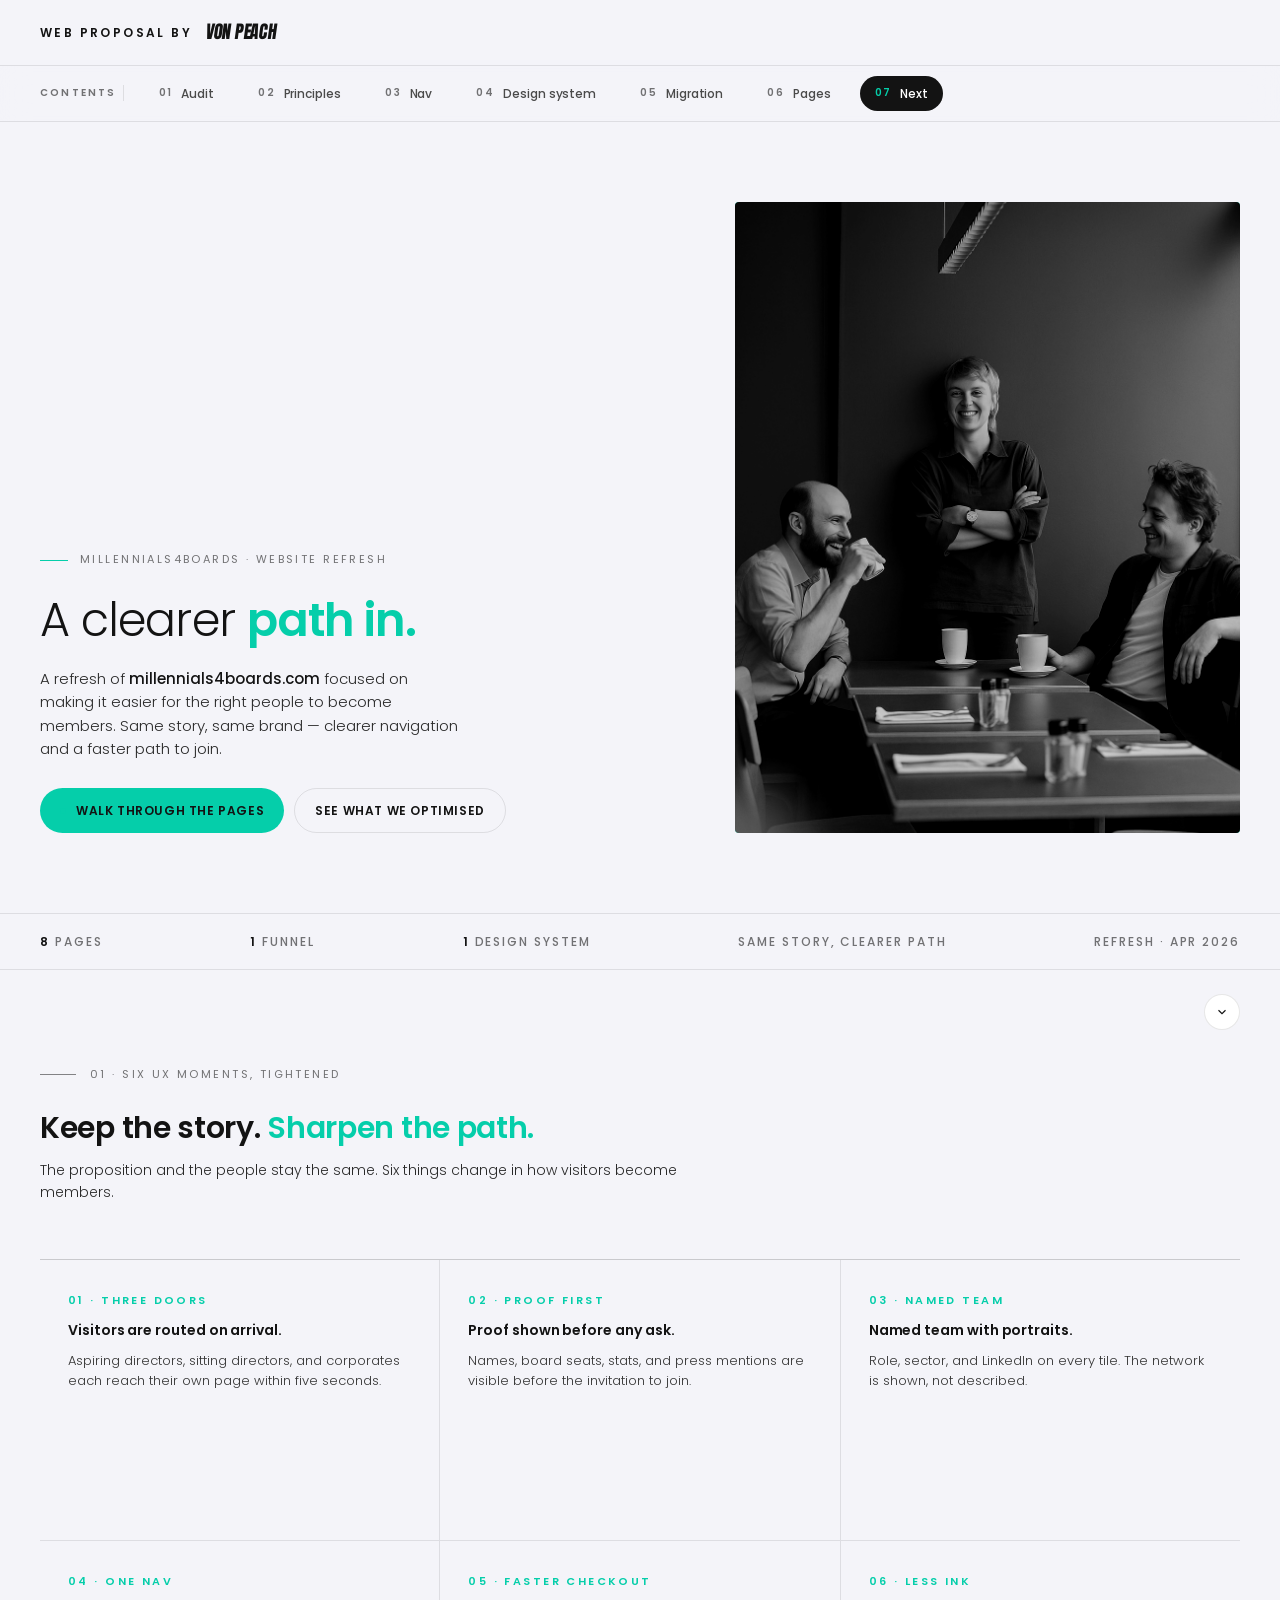
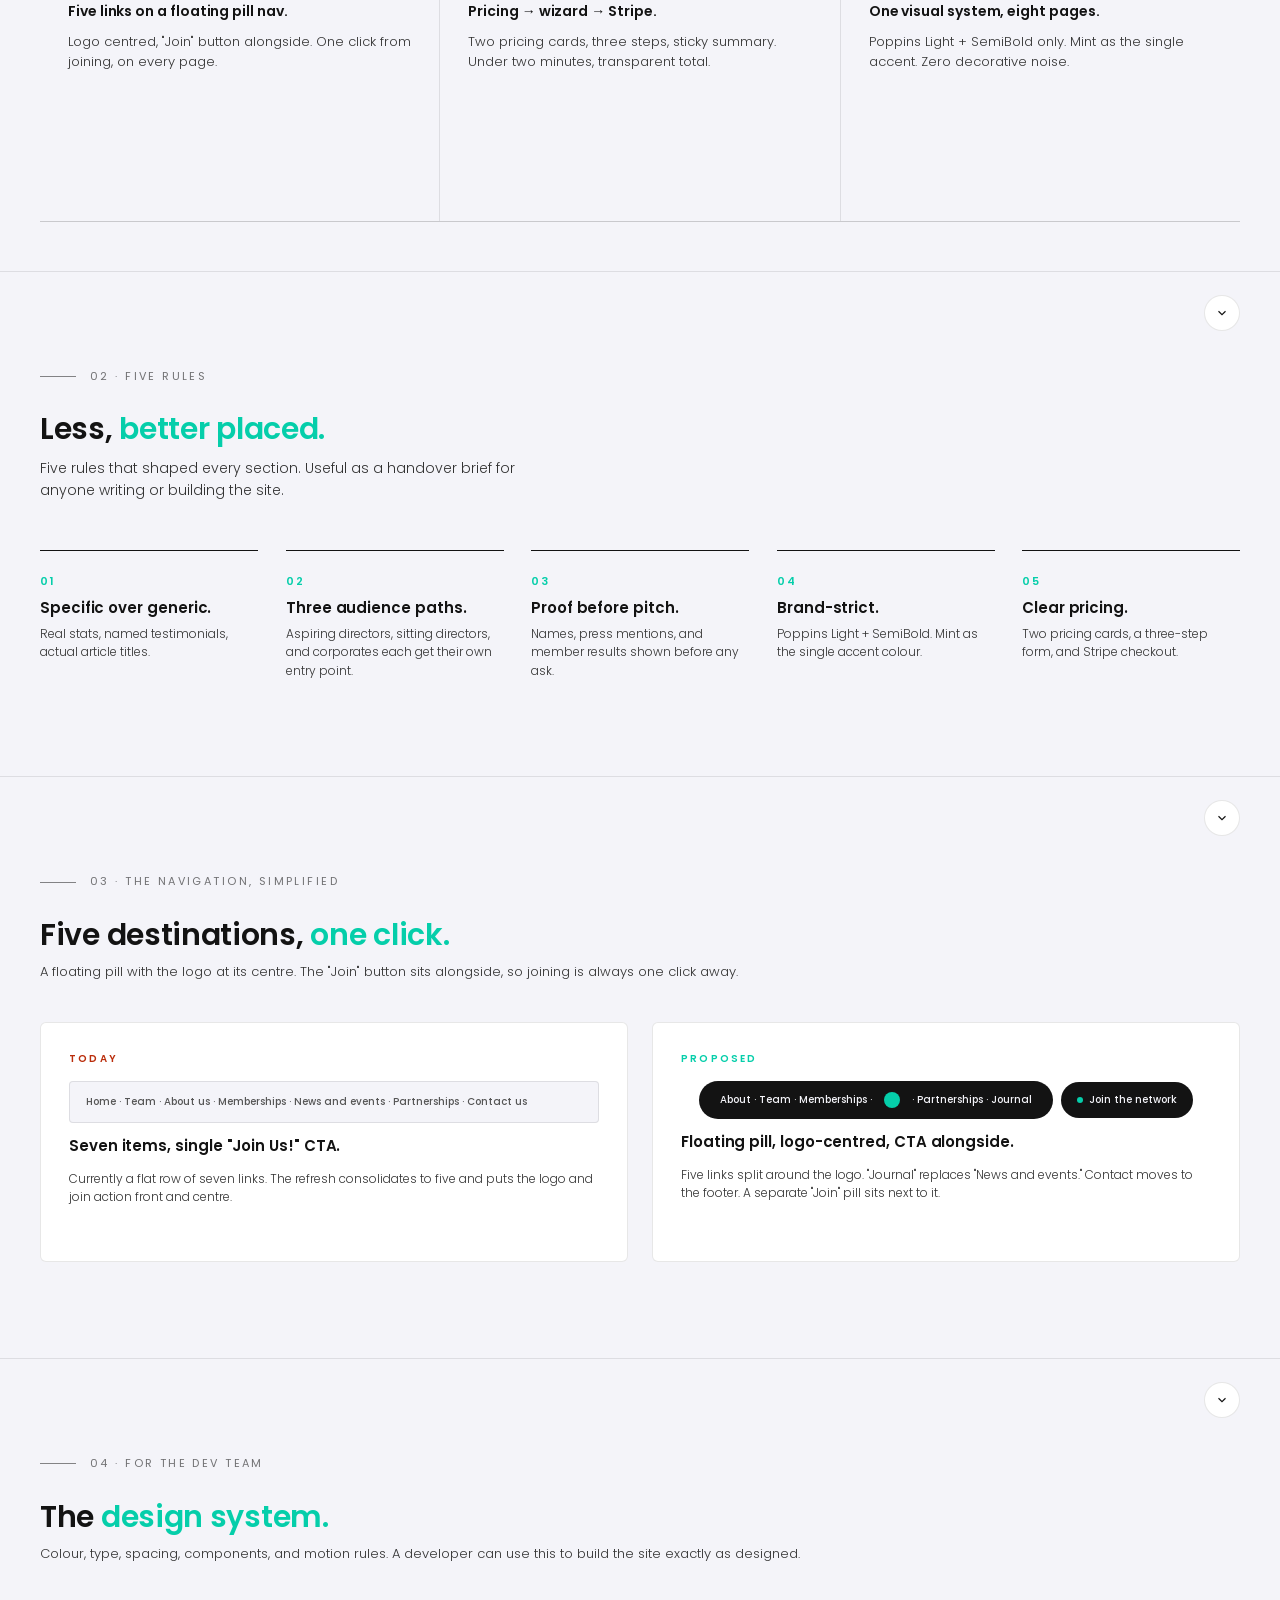
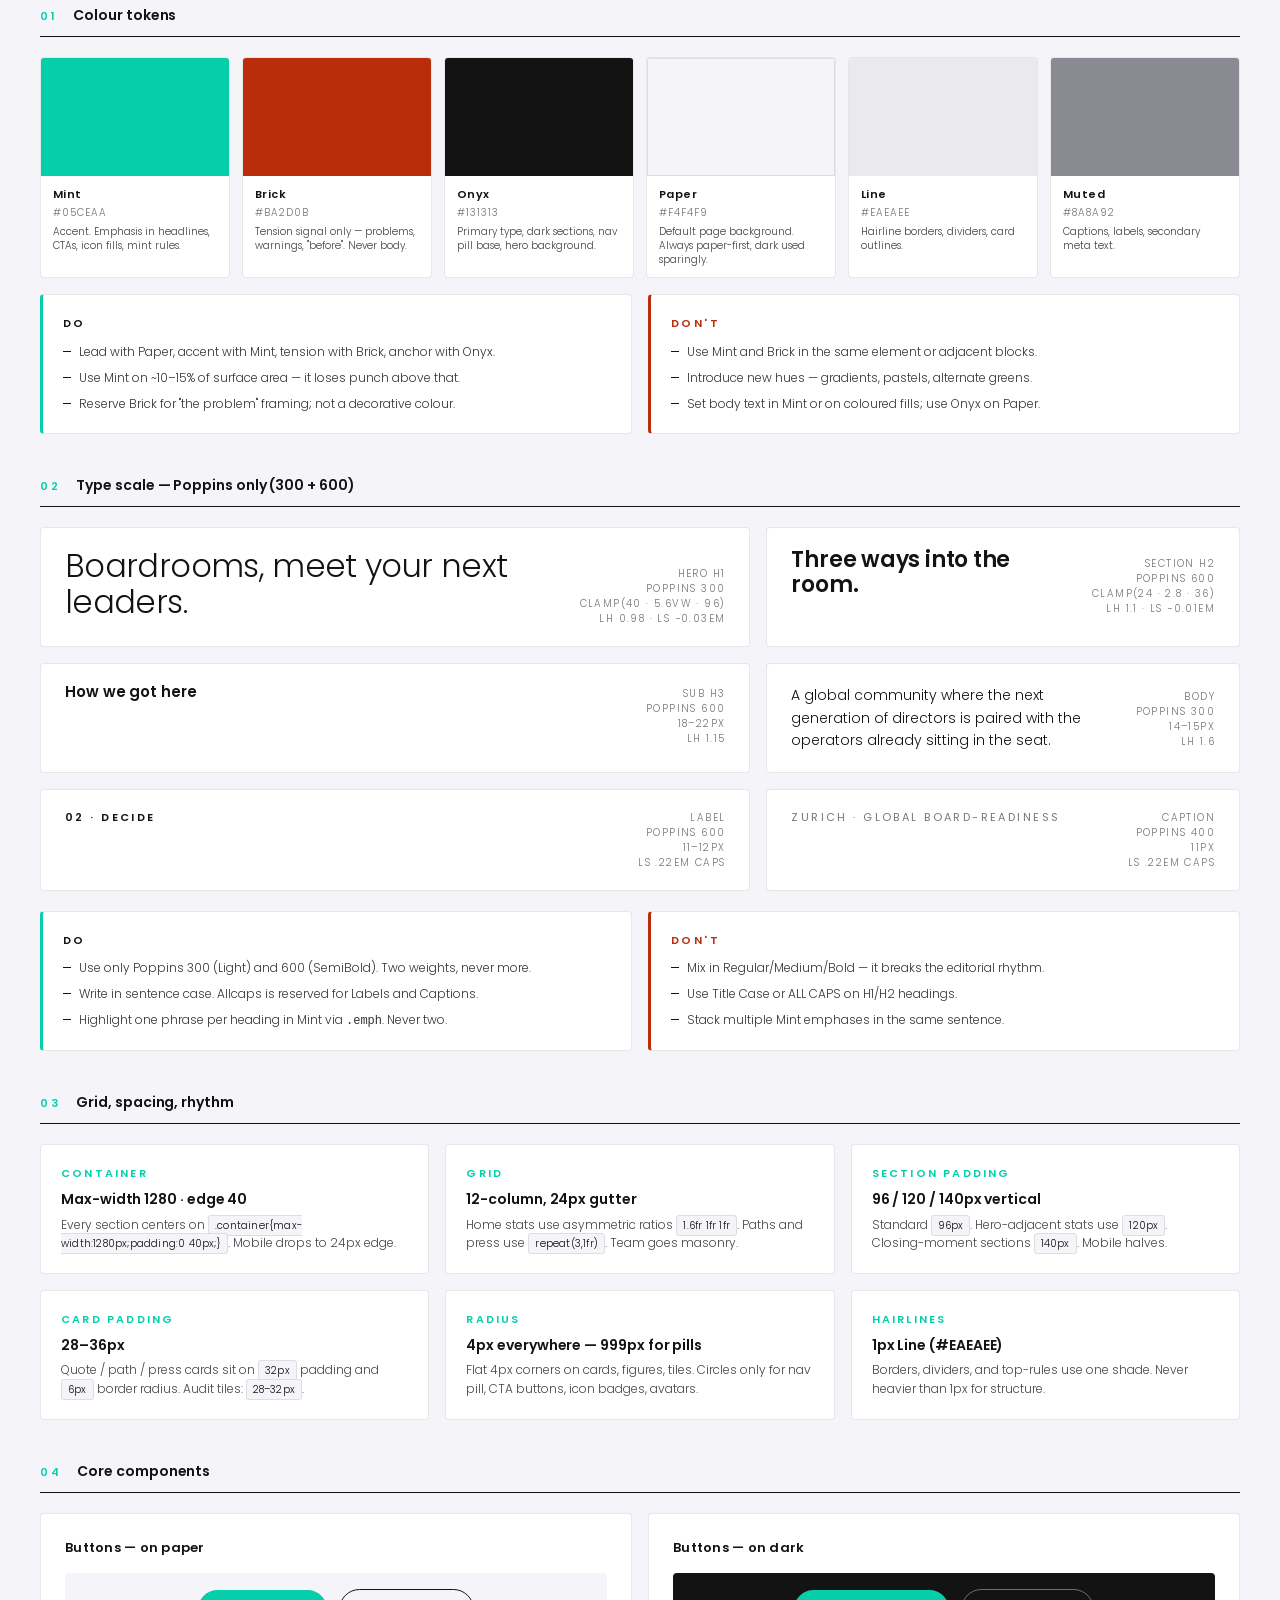
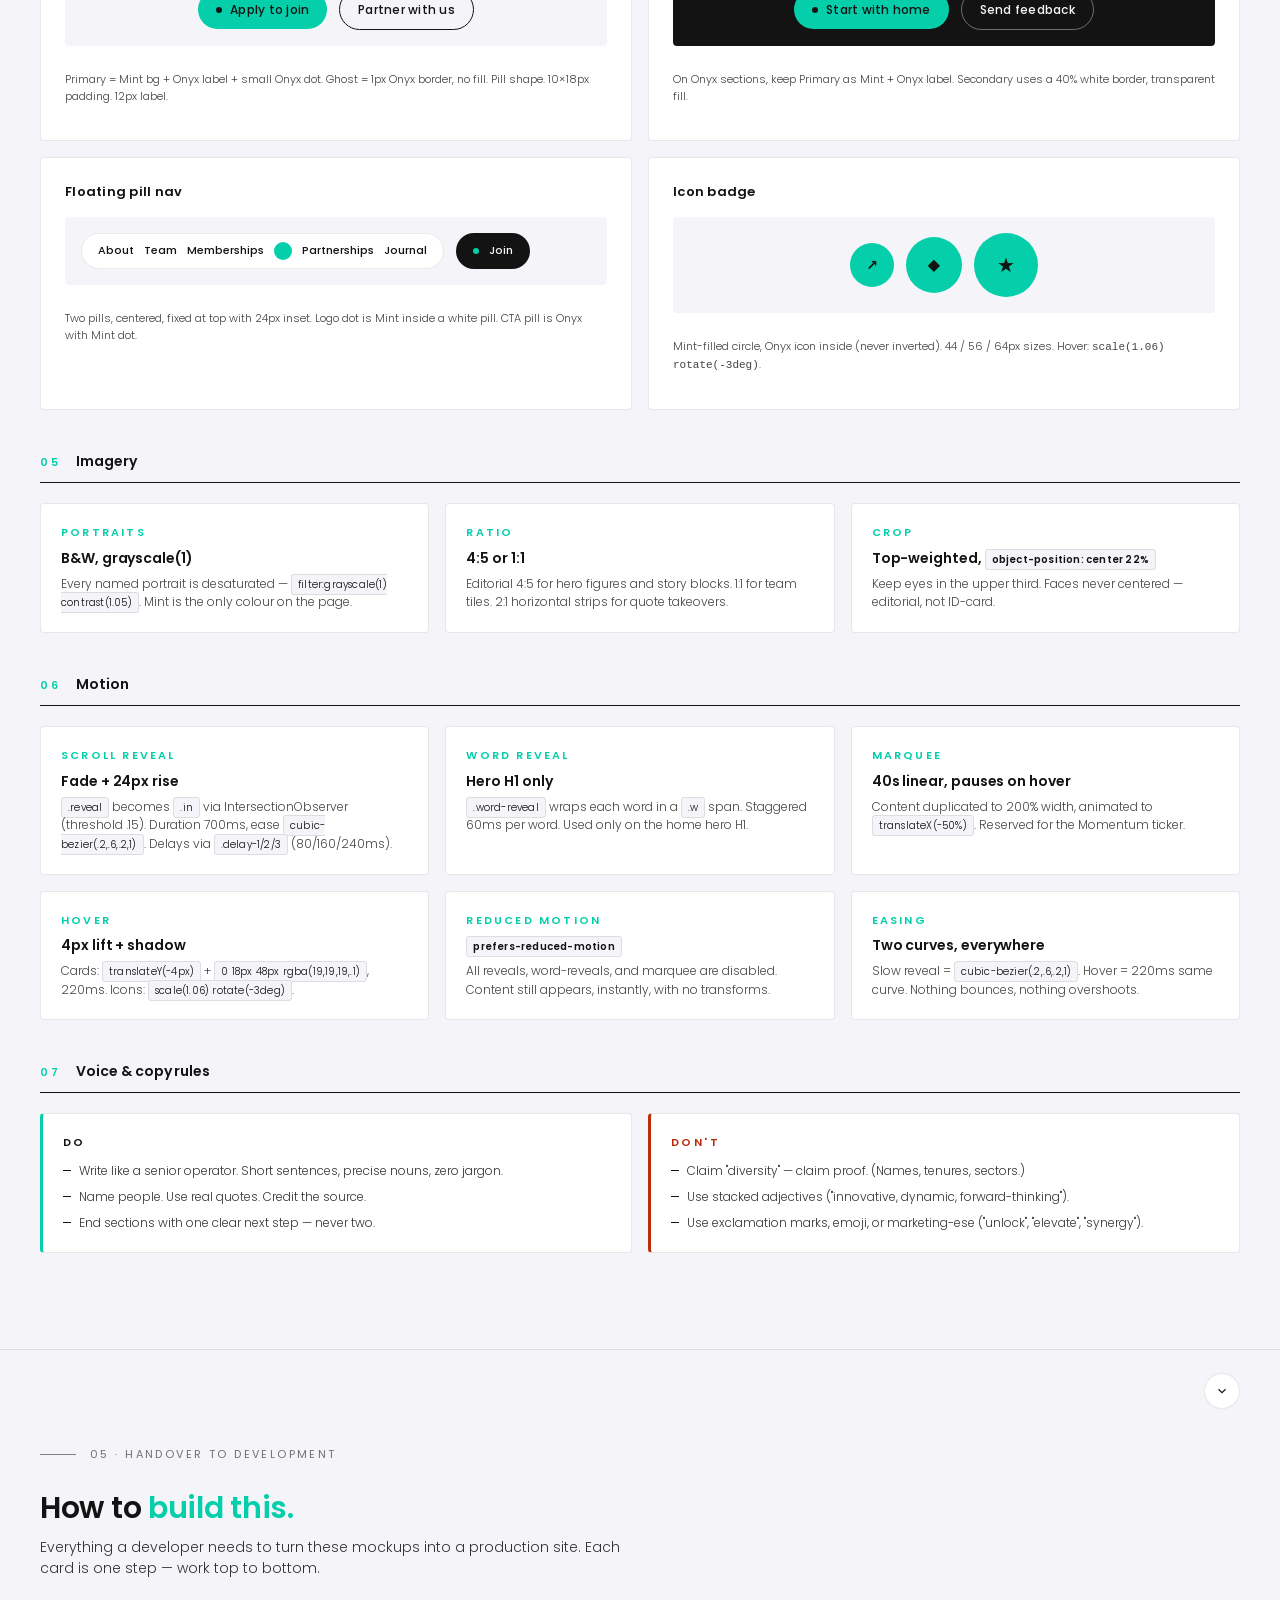
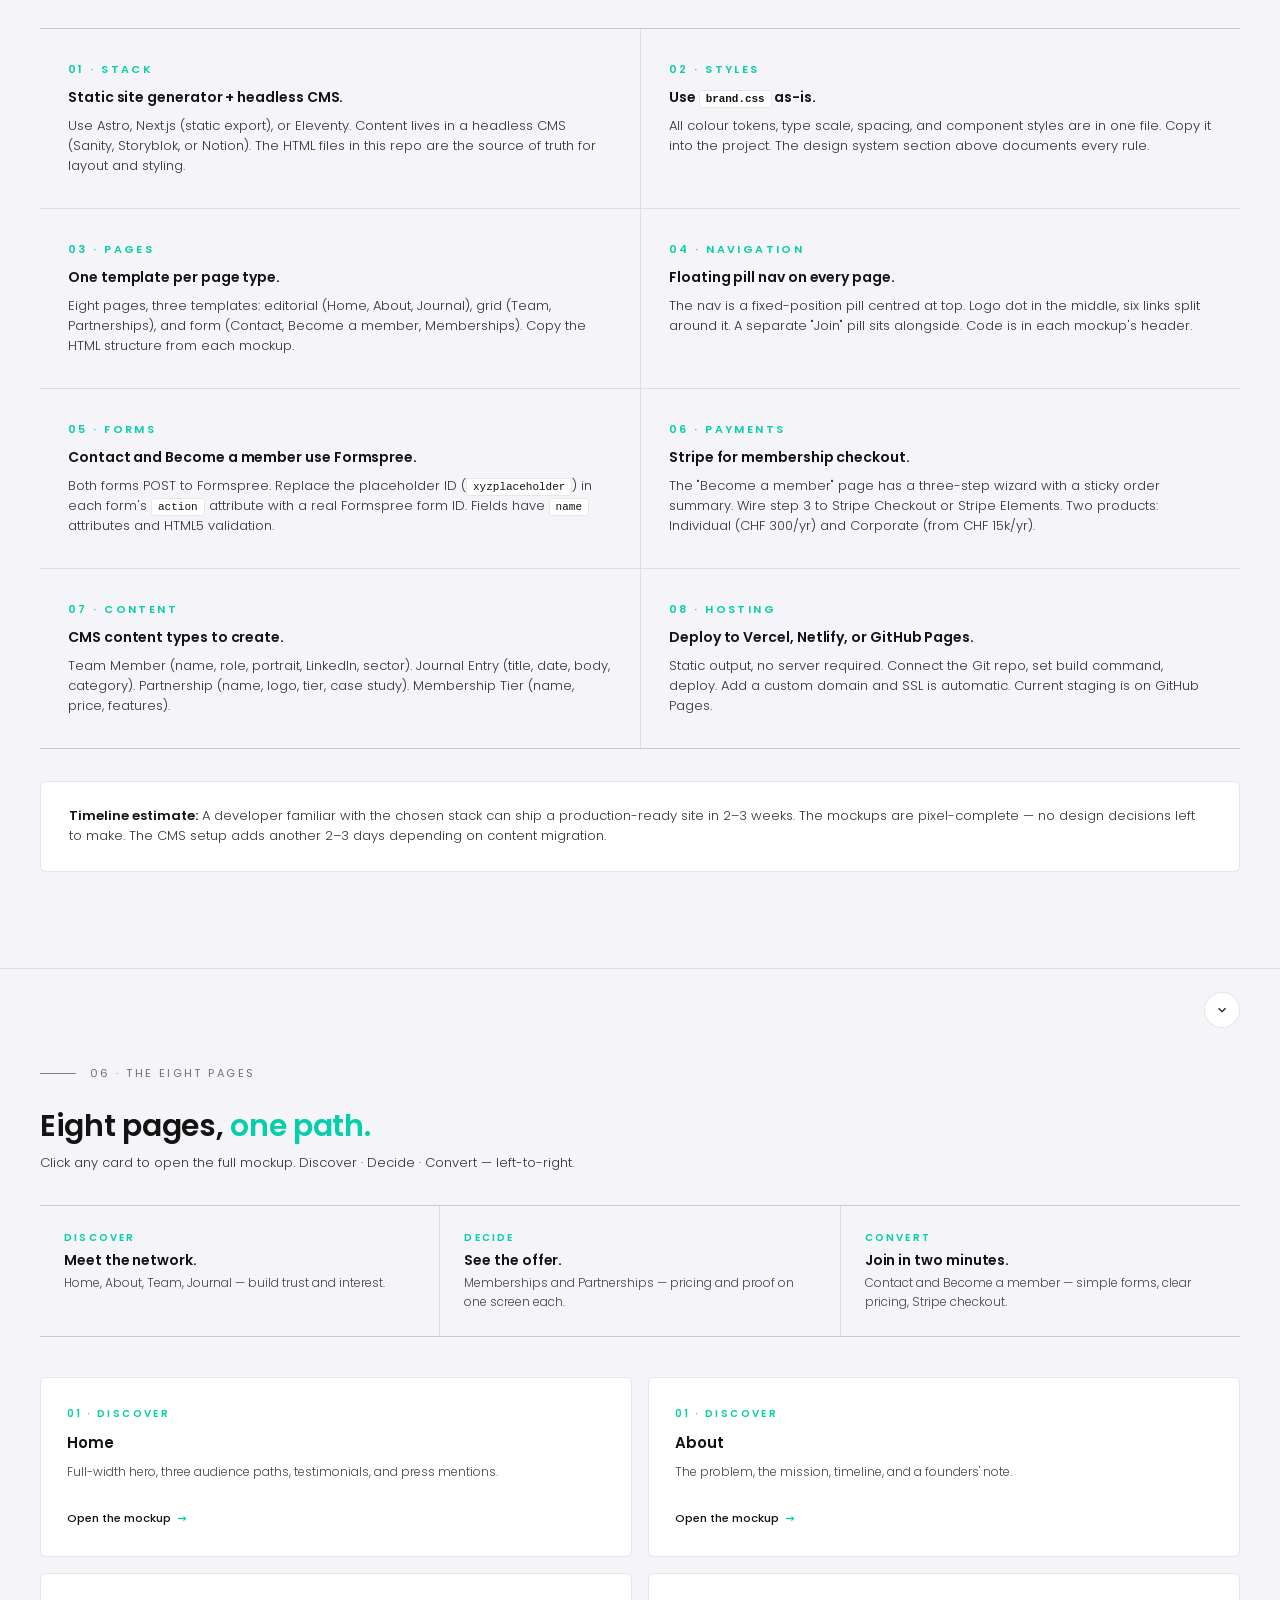
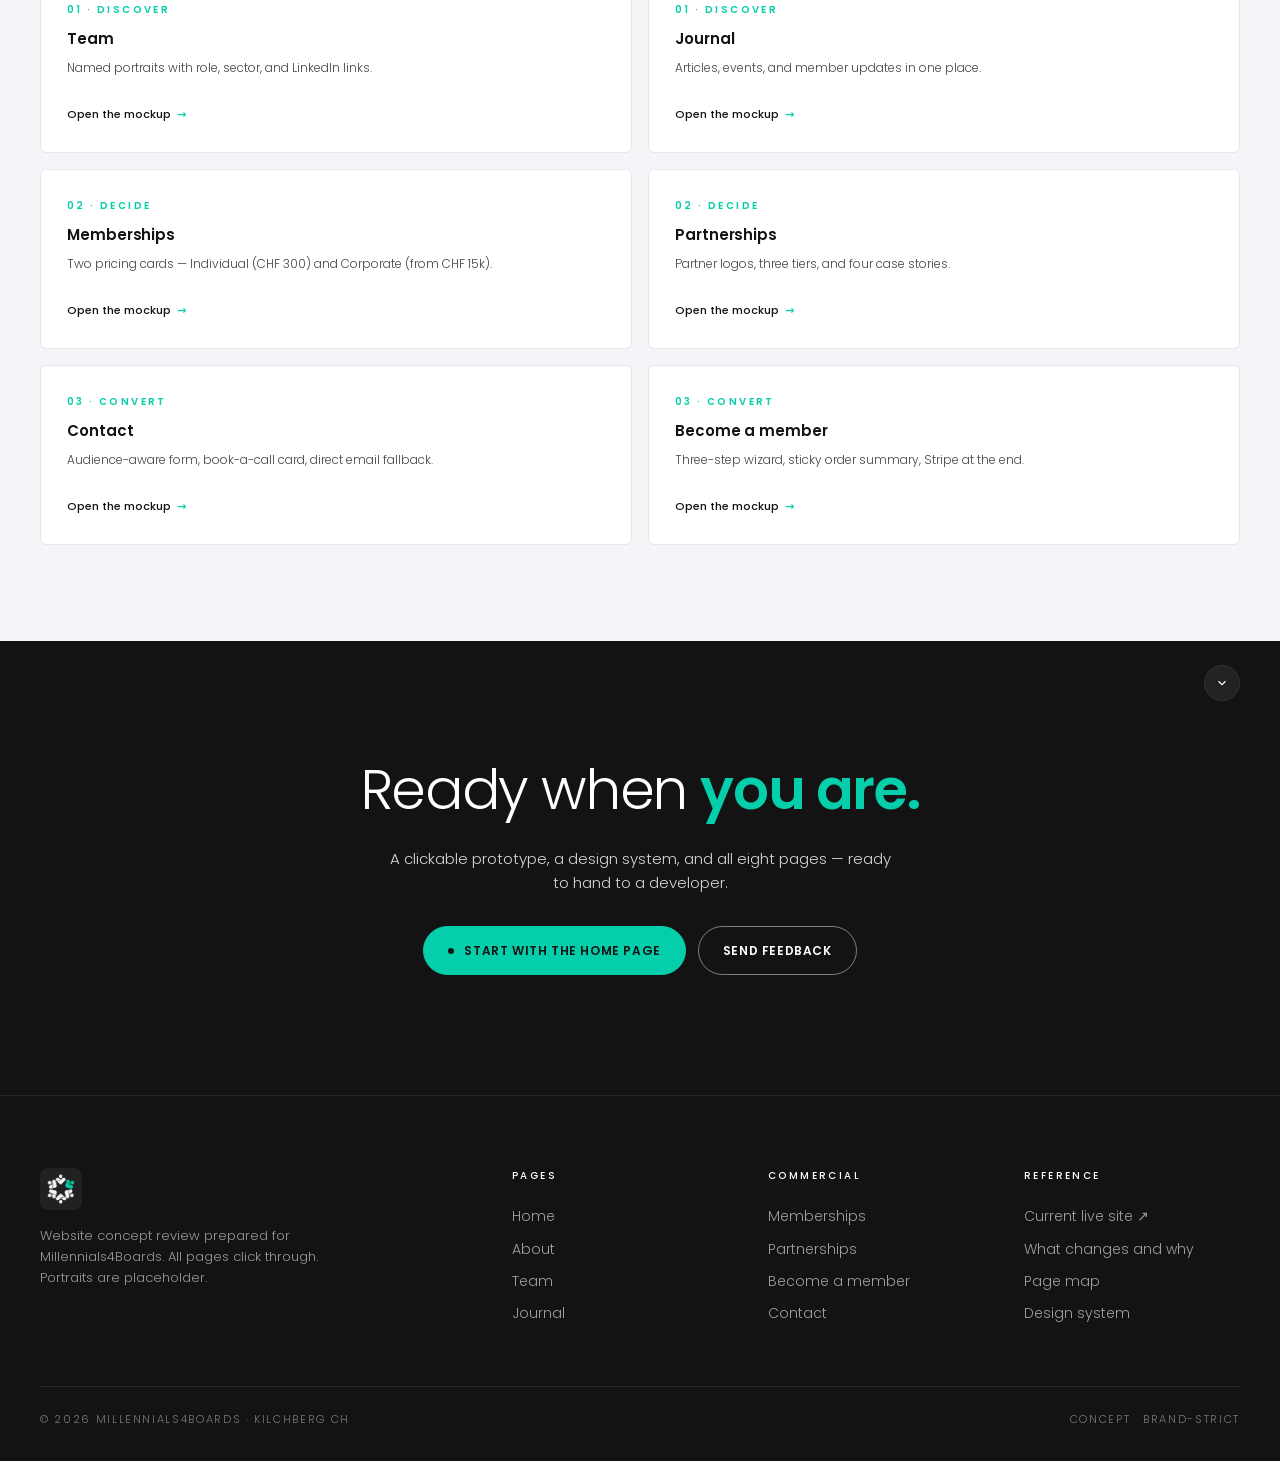
==== commit 8aa4d231: "v0.11 — nav proposal matches site, simplified text, forms, close section fix" ====
--- a/index.html
+++ b/index.html
@@ -98,8 +98,12 @@
   .ba h3{font-family:"Poppins",sans-serif;font-weight:600;font-size:15px;margin:0;line-height:1.25;letter-spacing:-0.005em;}
   .ba p{font-size:12px;line-height:1.55;color:#333;margin:0;font-weight:300;}
   .ba .nav-mock{background:var(--paper);border:1px solid var(--line);border-radius:4px;padding:12px 16px;font-size:10px;color:#555;font-weight:500;}
-  .ba.after .nav-mock{background:var(--onyx);color:var(--paper);border-color:transparent;display:flex;gap:12px;align-items:center;justify-content:center;}
+  /* Proposed nav: two pills side by side, matching the real floating nav */
+  .ba.after .nav-row{display:flex;gap:8px;align-items:center;justify-content:center;}
+  .ba.after .nav-mock{background:var(--onyx);color:var(--paper);border-color:transparent;border-radius:999px;display:inline-flex;gap:12px;align-items:center;justify-content:center;padding:10px 20px;font-size:10px;font-weight:500;}
   .ba.after .nav-mock .logo-dot{width:16px;height:16px;border-radius:999px;background:var(--mint);flex:0 0 auto;}
+  .ba.after .join-pill{background:var(--onyx);color:var(--paper);border-radius:999px;display:inline-flex;gap:6px;align-items:center;padding:10px 16px;font-size:10px;font-weight:500;}
+  .ba.after .join-pill .dot{width:6px;height:6px;border-radius:999px;background:var(--mint);}
 
   /* ============ PAGE MAP ============ */
   .pages{padding:96px 0;background:var(--paper);border-top:1px solid var(--line);}
@@ -323,7 +327,7 @@
 <section class="cover">
   <div class="cover-grid">
     <div>
-      <div class="cover-eyebrow"><span class="bar"></span><span class="caption">Millennials4Boards · Website refresh · v0.9</span></div>
+      <div class="cover-eyebrow"><span class="bar"></span><span class="caption">Millennials4Boards · Website refresh</span></div>
       <h1 class="reveal">A clearer <span class="emph">path in.</span></h1>
       <p class="cover-lede reveal delay-1">A refresh of <b>millennials4boards.com</b> focused on making it easier for the right people to become members. Same story, same brand — clearer navigation and a faster path to join.</p>
       <div class="cover-cta-row reveal delay-2">
@@ -344,7 +348,7 @@
     <span><b class="counter" data-target="1">0</b> funnel</span>
     <span><b class="counter" data-target="1">0</b> design system</span>
     <span>Same story, clearer path</span>
-    <span>Refresh · v0.9 · Apr 2026</span>
+    <span>Refresh · Apr 2026</span>
   </div>
 </div>
 
@@ -377,7 +381,7 @@
     </div>
     <div class="audit-card">
       <span class="n">04 · One nav</span>
-      <h3>Six links on a floating pill nav.</h3>
+      <h3>Five links on a floating pill nav.</h3>
       <p>Logo centred, "Join" button alongside. One click from joining, on every page.</p>
     </div>
     <div class="audit-card">
@@ -425,7 +429,7 @@
 <section class="nav-ba" id="nav-ba"><div class="container">
   <div class="ba-head">
     <div class="eyebrow"><span class="bar"></span><span class="caption">03 · The navigation, simplified</span></div>
-    <h2 class="section-h2">Six destinations, <span class="emph">one click.</span></h2>
+    <h2 class="section-h2">Five destinations, <span class="emph">one click.</span></h2>
     <p>A floating pill with the logo at its centre. The "Join" button sits alongside, so joining is always one click away.</p>
   </div>
   <div class="ba-grid">
@@ -433,13 +437,16 @@
       <span class="label">Today</span>
       <div class="nav-mock">Home · Team · About us · Memberships · News and events · Partnerships · Contact us</div>
       <h3>Seven items, single "Join Us!" CTA.</h3>
-      <p>Currently a flat row of seven links. The refresh consolidates to six and puts the logo and join action front and centre.</p>
+      <p>Currently a flat row of seven links. The refresh consolidates to five and puts the logo and join action front and centre.</p>
     </div>
     <div class="ba after reveal delay-1">
       <span class="label">Proposed</span>
-      <div class="nav-mock">About · Team · Memberships · <span class="logo-dot"></span> · Partnerships · Journal · Contact</div>
+      <div class="nav-row">
+        <div class="nav-mock">About · Team · Memberships · <span class="logo-dot"></span> · Partnerships · Journal</div>
+        <div class="join-pill"><span class="dot"></span> Join the network</div>
+      </div>
       <h3>Floating pill, logo-centred, CTA alongside.</h3>
-      <p>Six links split around the logo. "Journal" replaces "News and events." A separate "Join" pill sits next to it.</p>
+      <p>Five links split around the logo. "Journal" replaces "News and events." Contact moves to the footer. A separate "Join" pill sits next to it.</p>
     </div>
   </div>
 </div></section>
@@ -528,7 +535,7 @@
       <div class="ds-comp">
         <h4>Floating pill nav</h4>
         <div class="demo" style="justify-content:flex-start;">
-          <span class="ds-pill"><span>About</span><span>Team</span><span style="background:var(--mint);width:18px;height:18px;border-radius:999px;"></span><span>Partnerships</span><span>Journal</span></span>
+          <span class="ds-pill"><span>About</span><span>Team</span><span>Memberships</span><span style="background:var(--mint);width:18px;height:18px;border-radius:999px;"></span><span>Partnerships</span><span>Journal</span></span>
           <span class="ds-pill" style="background:var(--onyx);color:var(--paper);"><span class="dot"></span>Join</span>
         </div>
         <p class="rule">Two pills, centered, fixed at top with 24px inset. Logo dot is Mint inside a white pill. CTA pill is Onyx with Mint dot.</p>
@@ -729,7 +736,7 @@
     <div><h4>Commercial</h4><a href="m4b-memberships-mockup.html">Memberships</a><a href="m4b-partnerships-mockup.html">Partnerships</a><a href="m4b-become-member-mockup.html">Become a member</a><a href="m4b-contact-mockup.html">Contact</a></div>
     <div><h4>Reference</h4><a href="https://millennials4boards.com/" target="_blank" rel="noopener">Current live site ↗</a><a href="#audit">What changes and why</a><a href="#pages">Page map</a><a href="#design-system">Design system</a></div>
   </div>
-  <div class="foot-bottom"><span>© 2026 Millennials4Boards · Kilchberg CH</span><span>Concept v0.9 · Brand-strict</span></div>
+  <div class="foot-bottom"><span>© 2026 Millennials4Boards · Kilchberg CH</span><span>Concept · Brand-strict</span></div>
 </div></footer>
 
 <script>
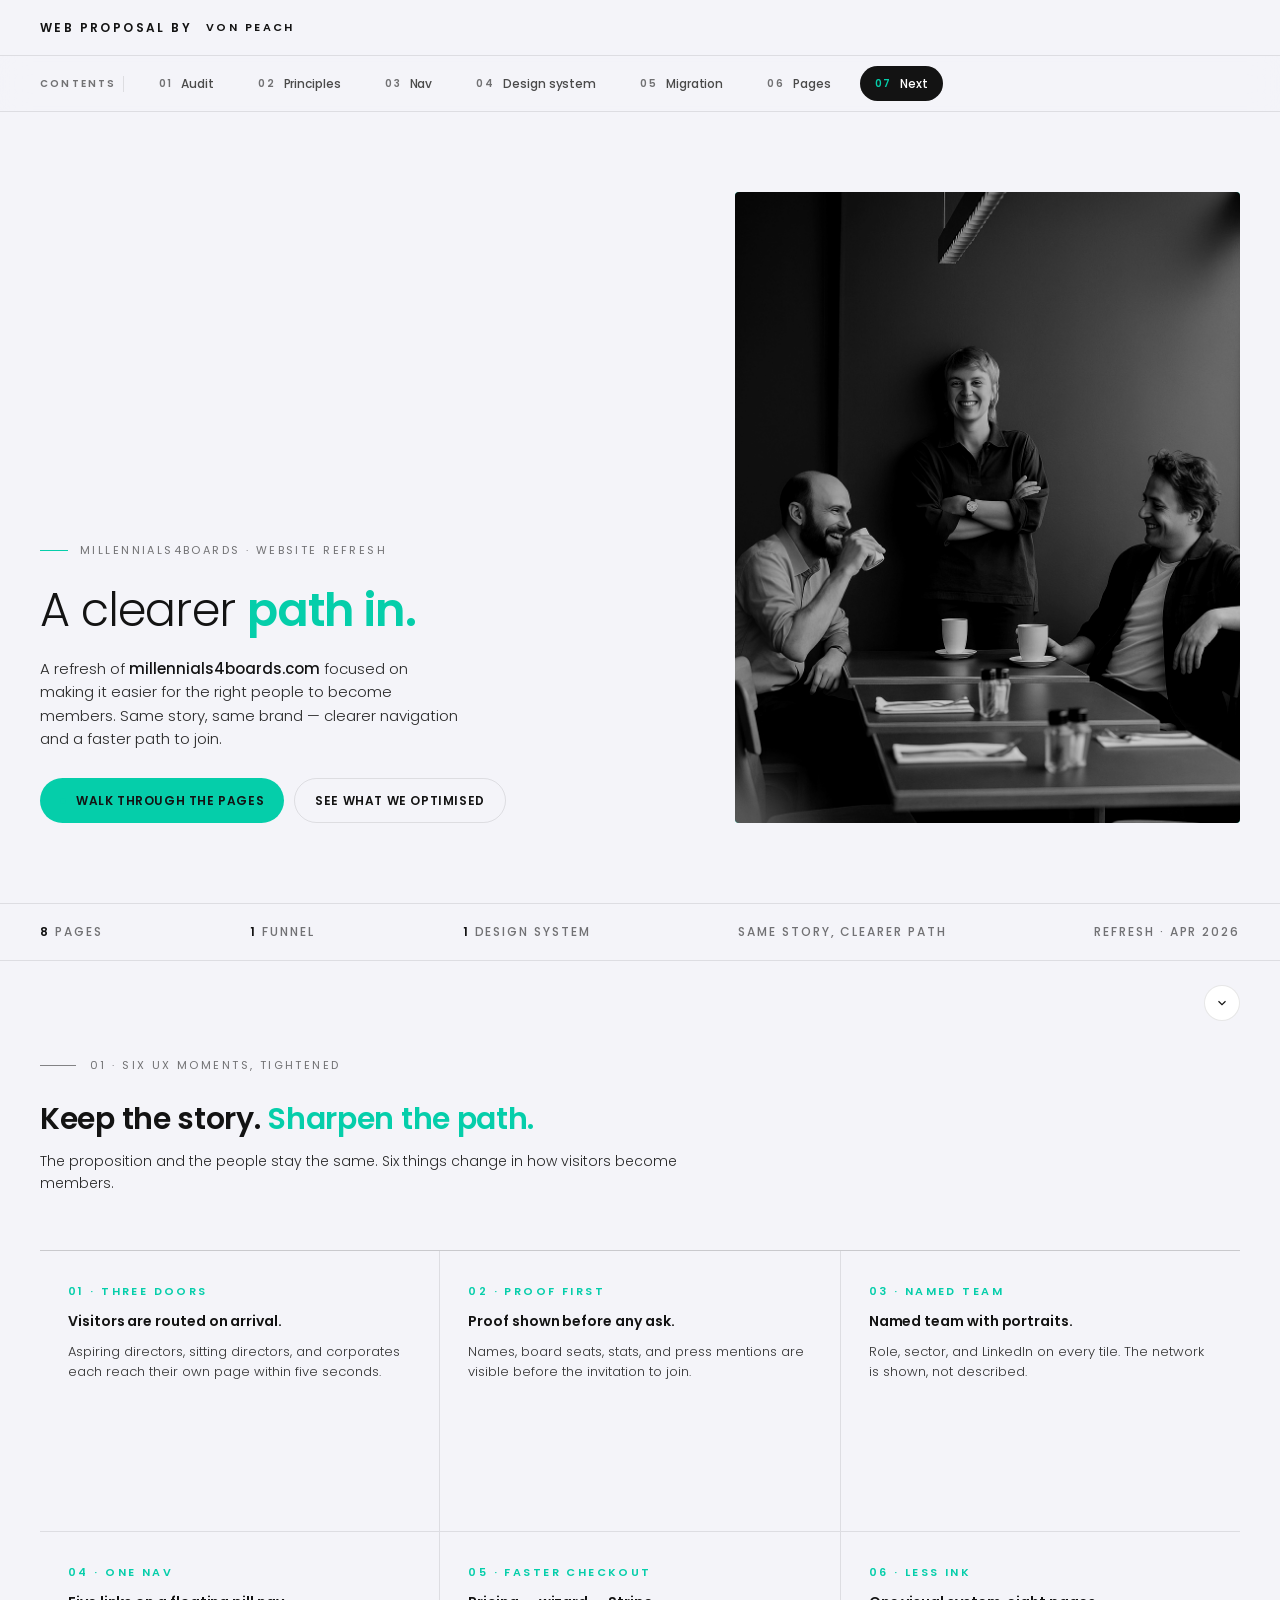
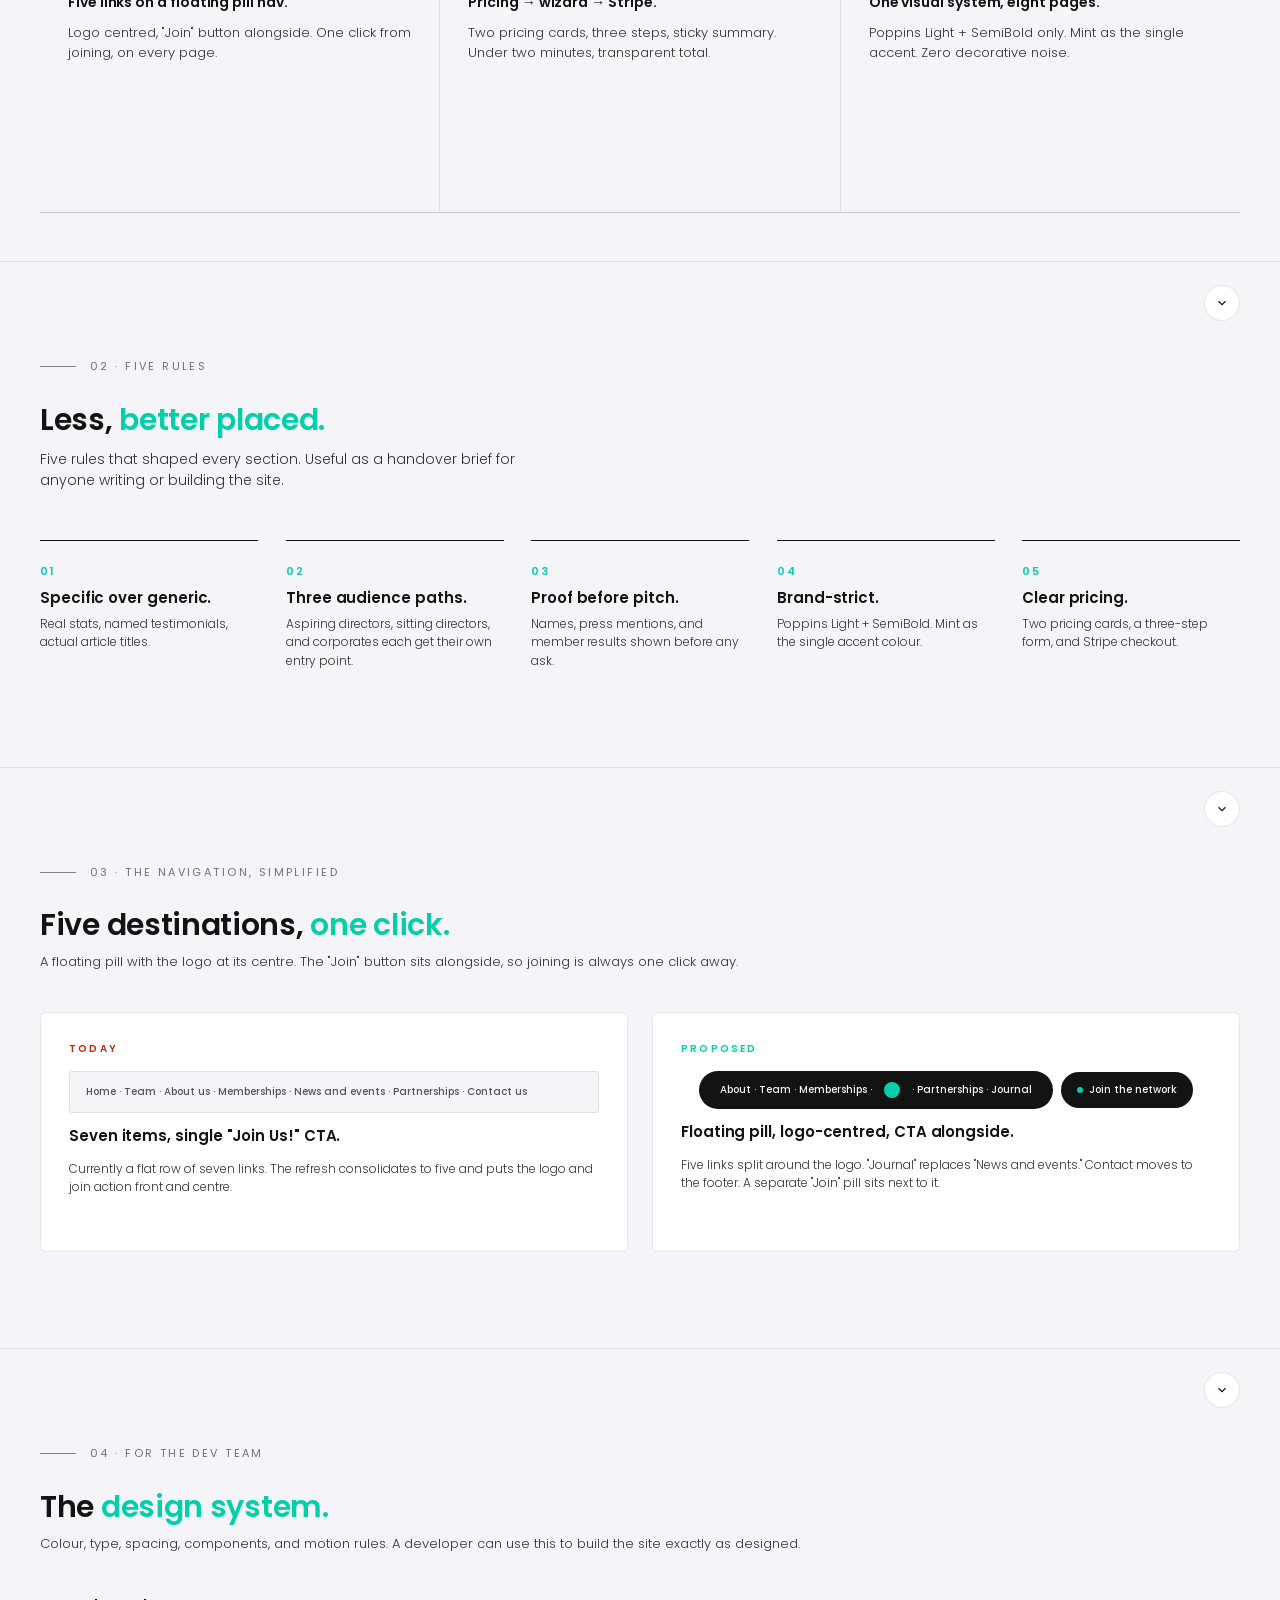
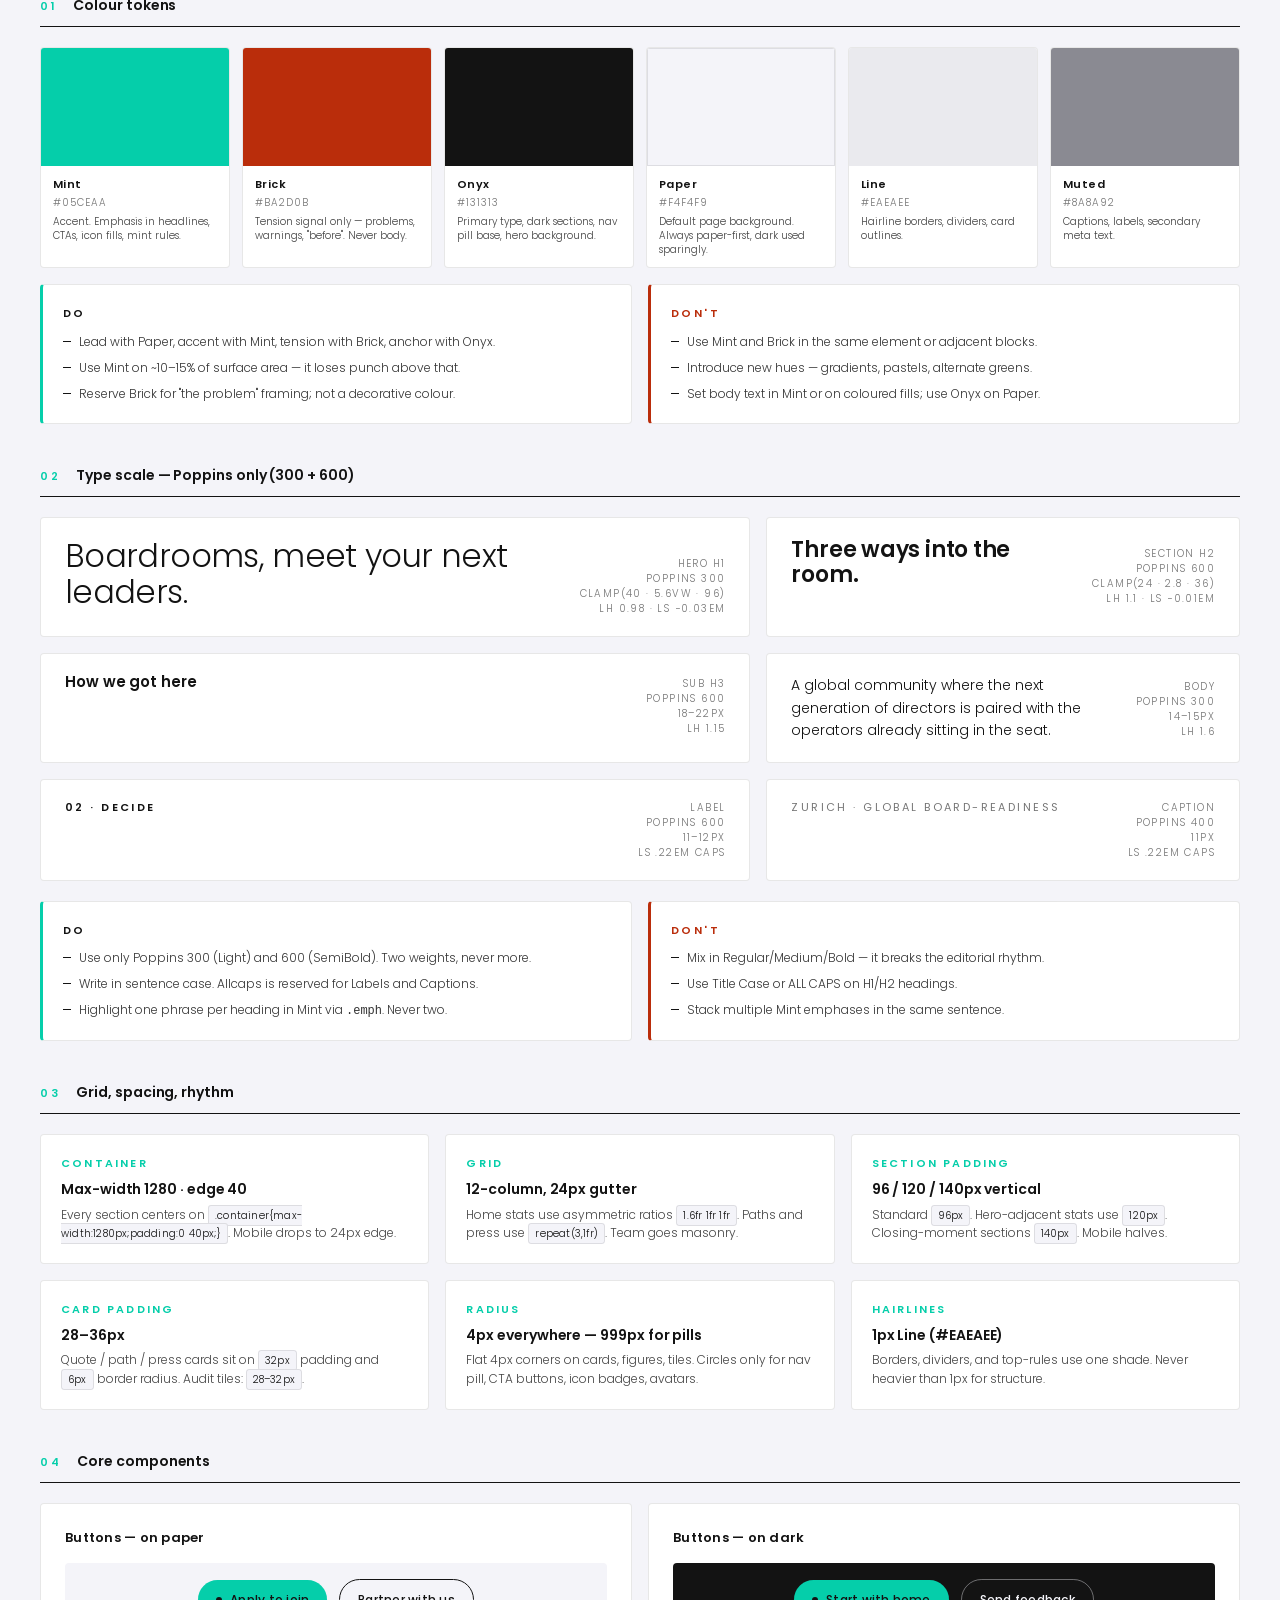
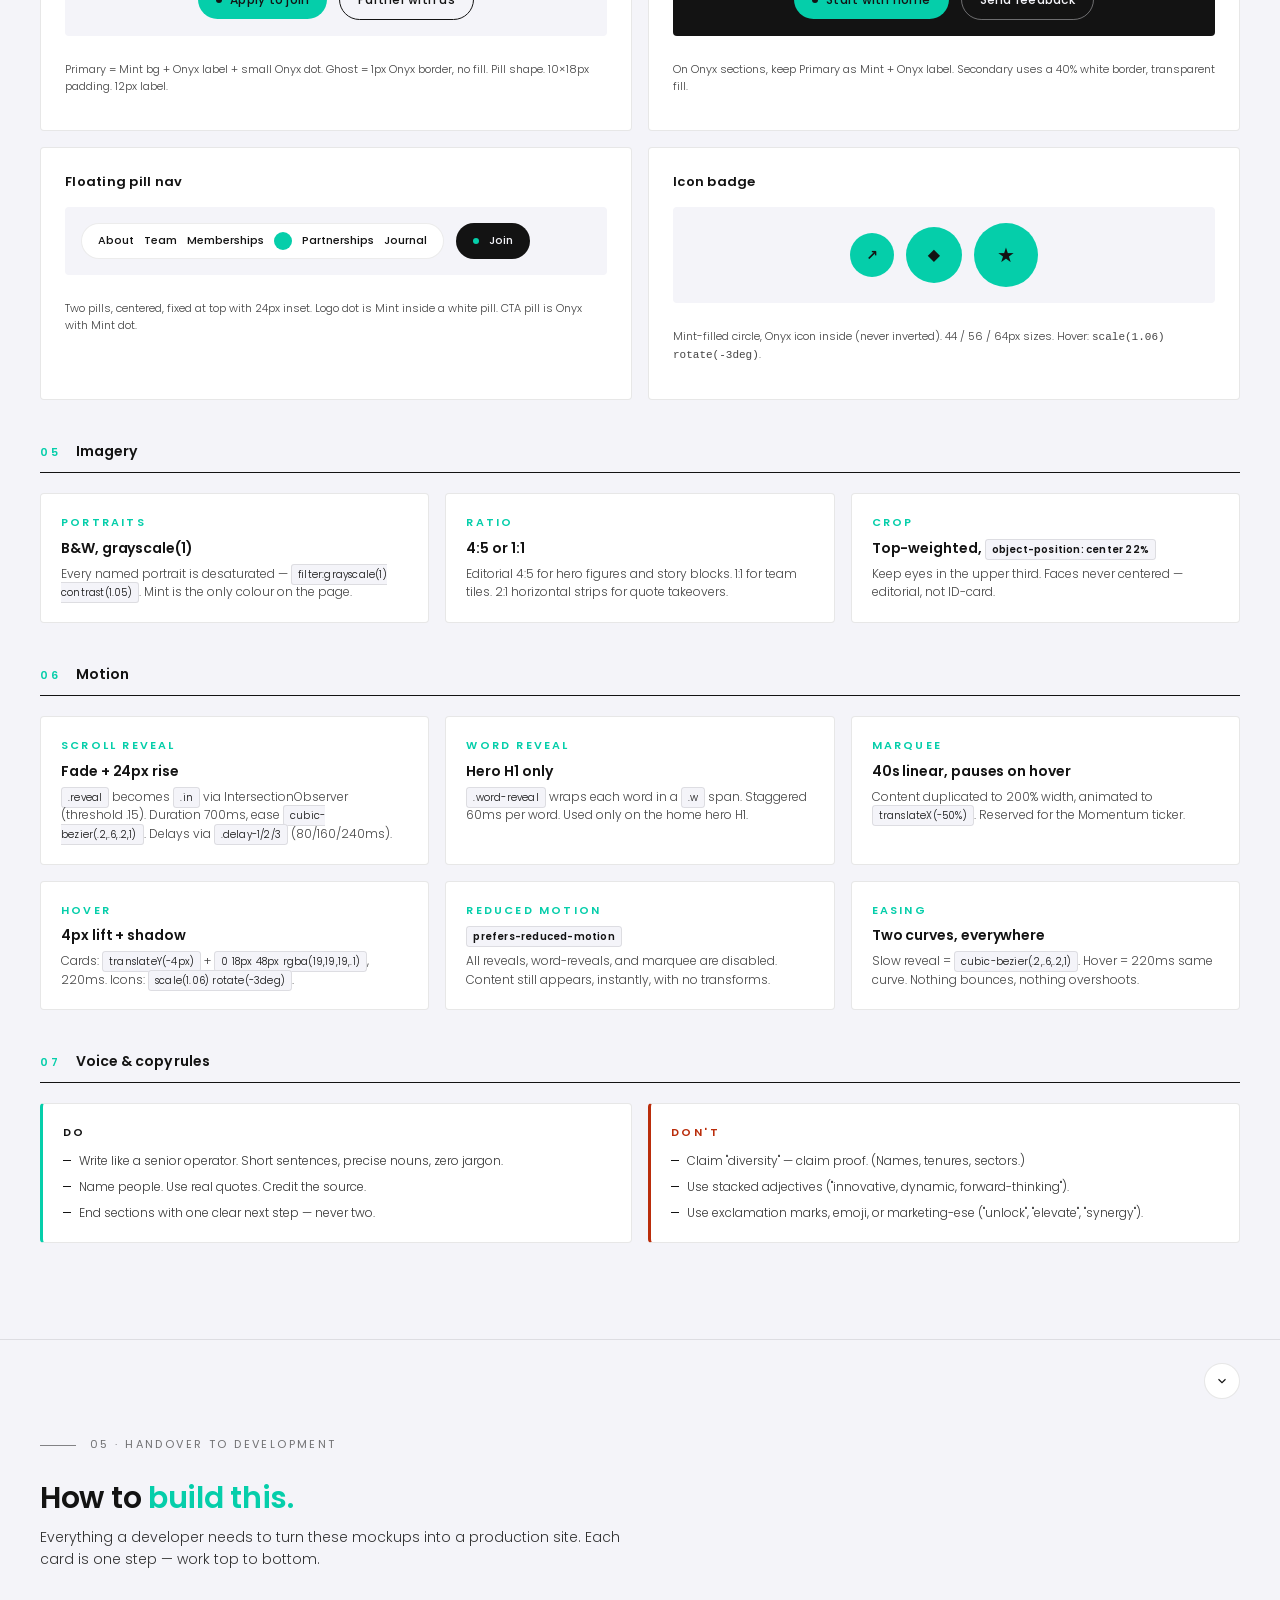
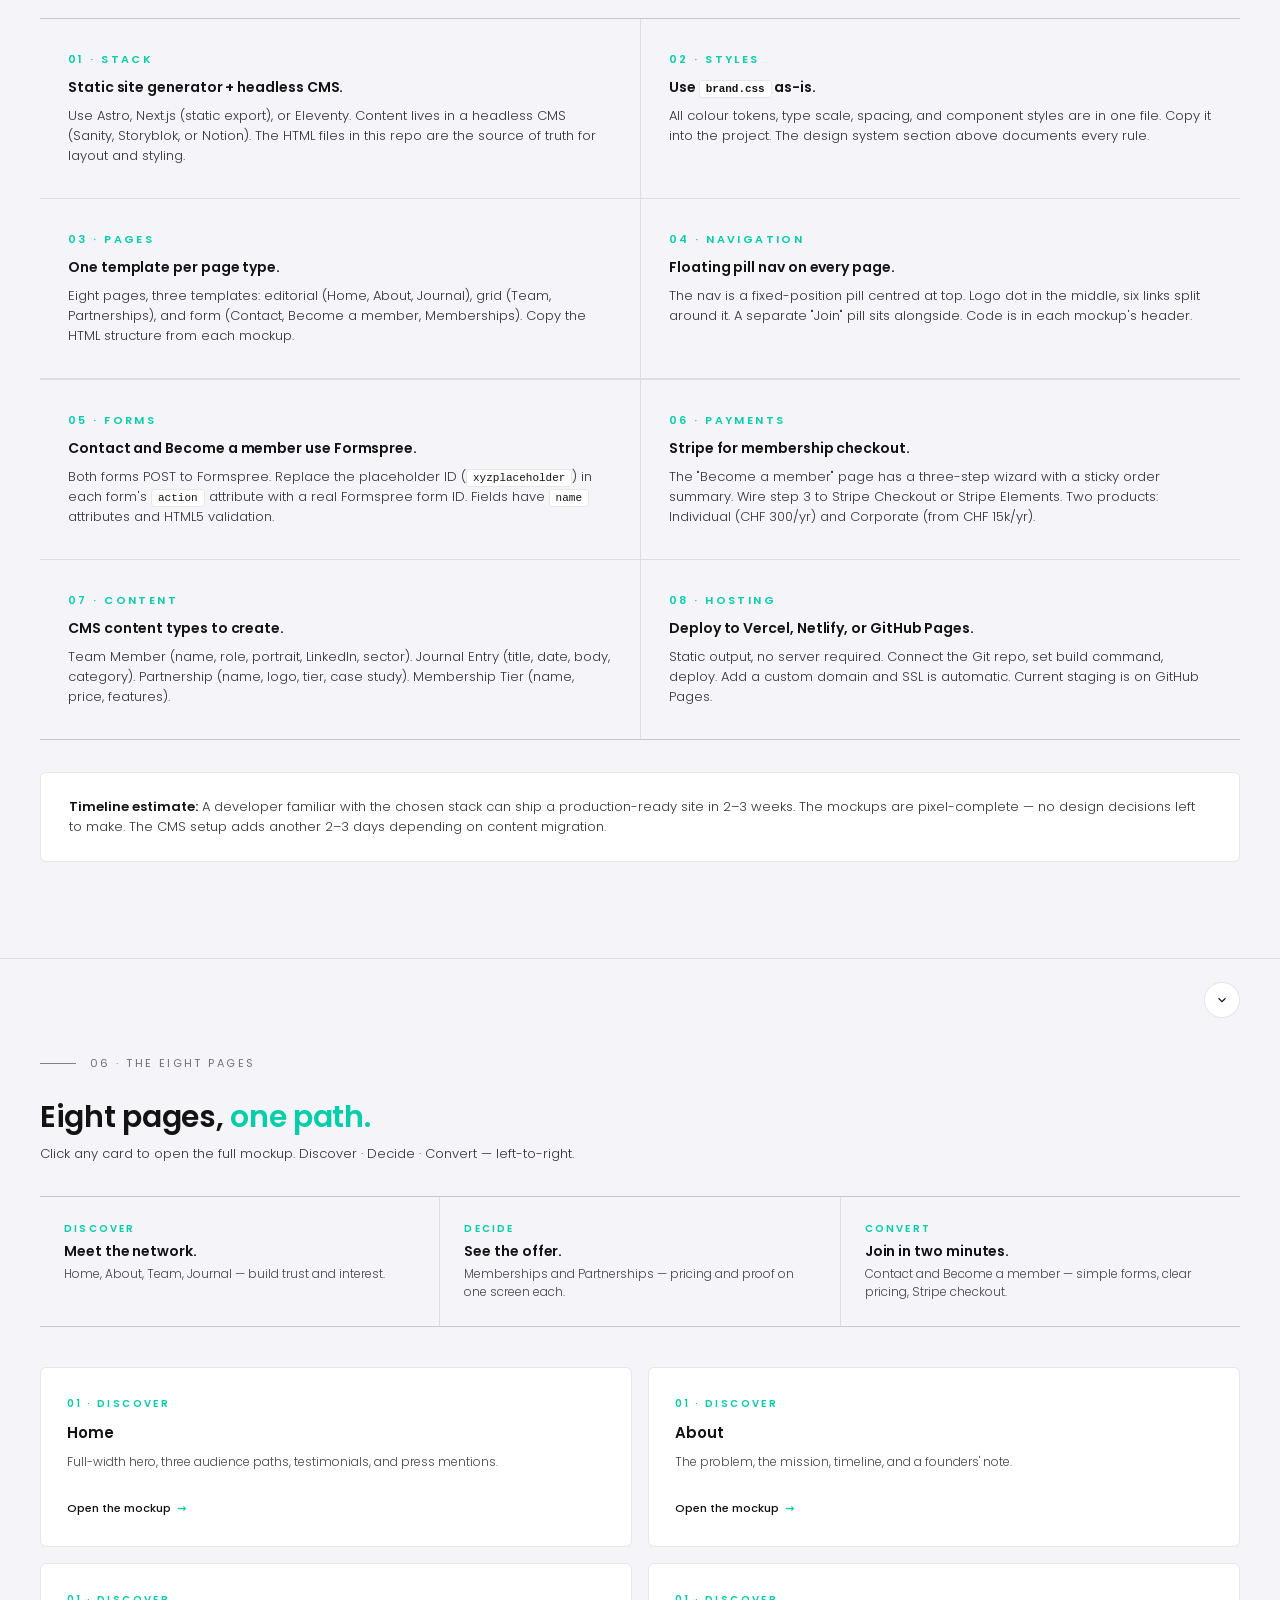
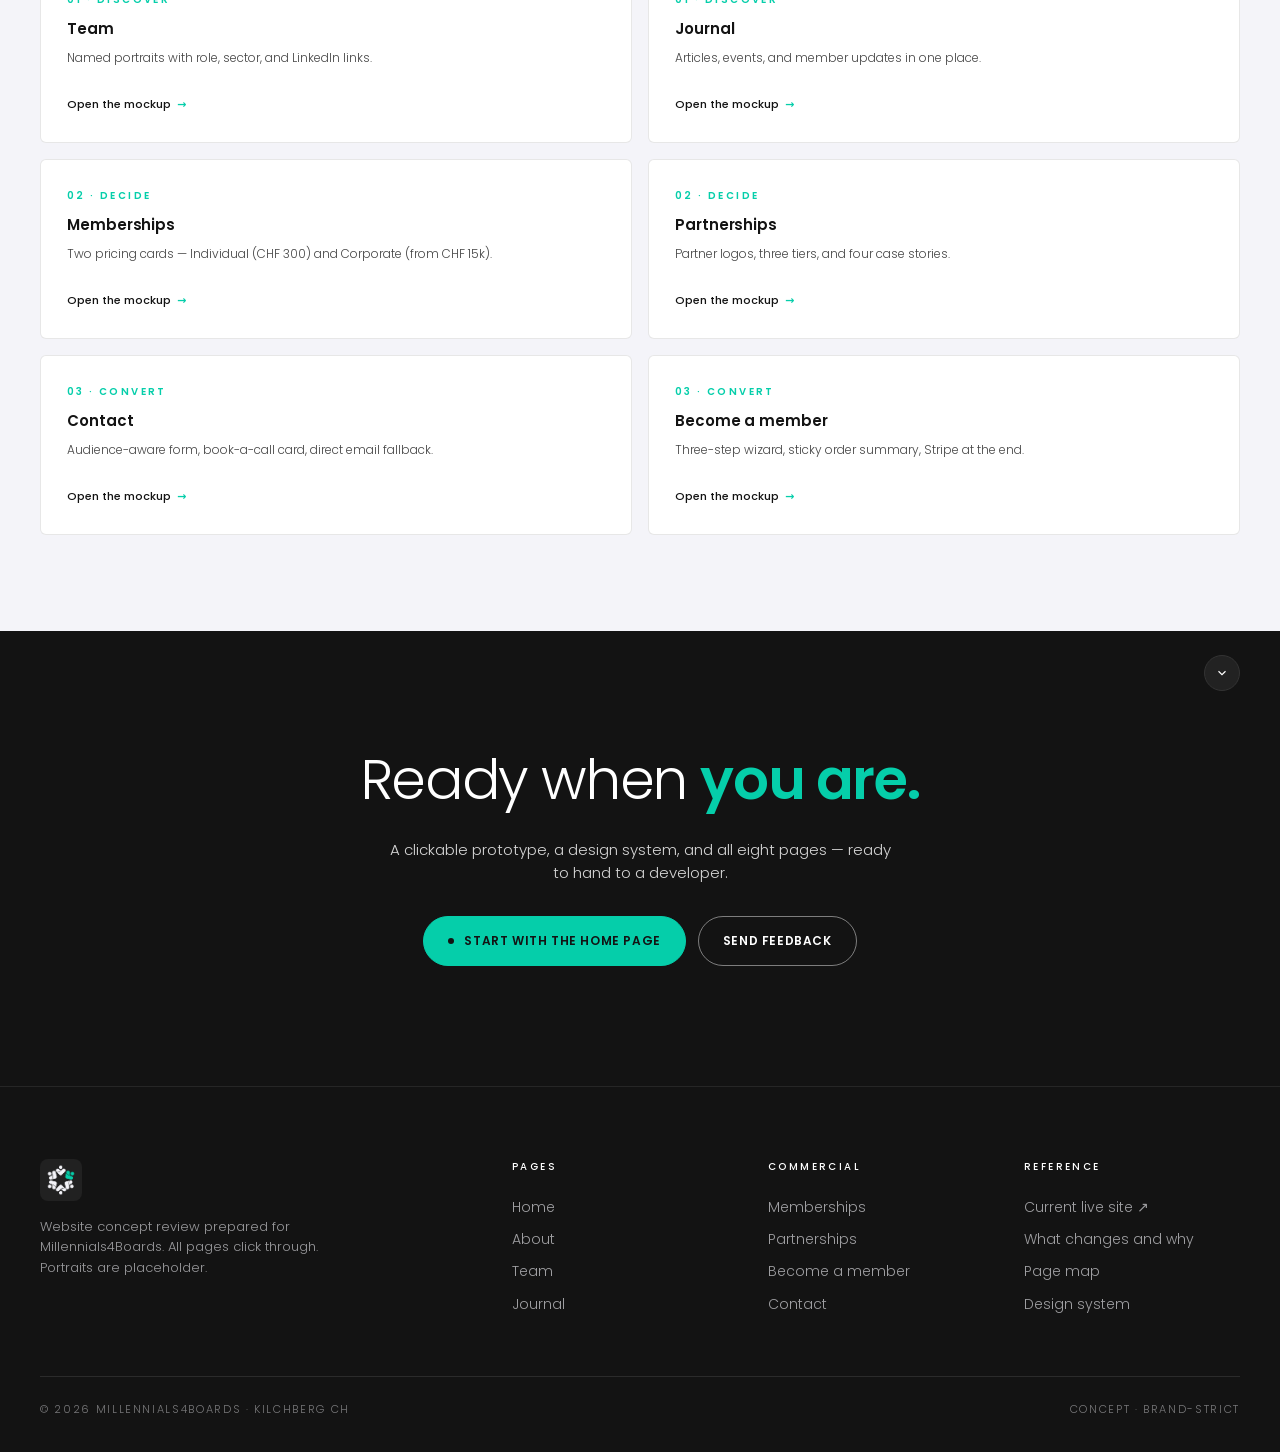
==== commit 975ef771: "v0.12 — Von Peach credit in Poppins, remove Anton font" ====
--- a/index.html
+++ b/index.html
@@ -1,5 +1,5 @@
 <!doctype html><html lang="en"><head><meta charset="utf-8"/><meta name="viewport" content="width=device-width,initial-scale=1"/><title>Millennials4Boards — Website concept review</title>
-<link href="https://fonts.googleapis.com/css2?family=Poppins:wght@300;400;500;600&family=Anton&display=swap" rel="stylesheet"/>
+<link href="https://fonts.googleapis.com/css2?family=Poppins:wght@300;400;500;600&display=swap" rel="stylesheet"/>
 <link rel="stylesheet" href="assets/brand.css"/>
 <style>
 
@@ -17,9 +17,9 @@
   .proposal-credit .label{white-space:nowrap;}
   .proposal-credit .vp-mark{
     display:inline-flex;align-items:center;text-decoration:none;
-    font-family:"Anton","Impact","Arial Narrow",sans-serif;
-    font-weight:400;font-size:18px;letter-spacing:-0.3px;
-    color:#131313;transform:skewX(-8deg);
+    font-family:"Poppins",sans-serif;
+    font-weight:600;font-size:11px;letter-spacing:.22em;text-transform:uppercase;
+    color:#131313;
     transition:opacity .18s;
   }
   .proposal-credit .vp-mark:hover{opacity:.7;}
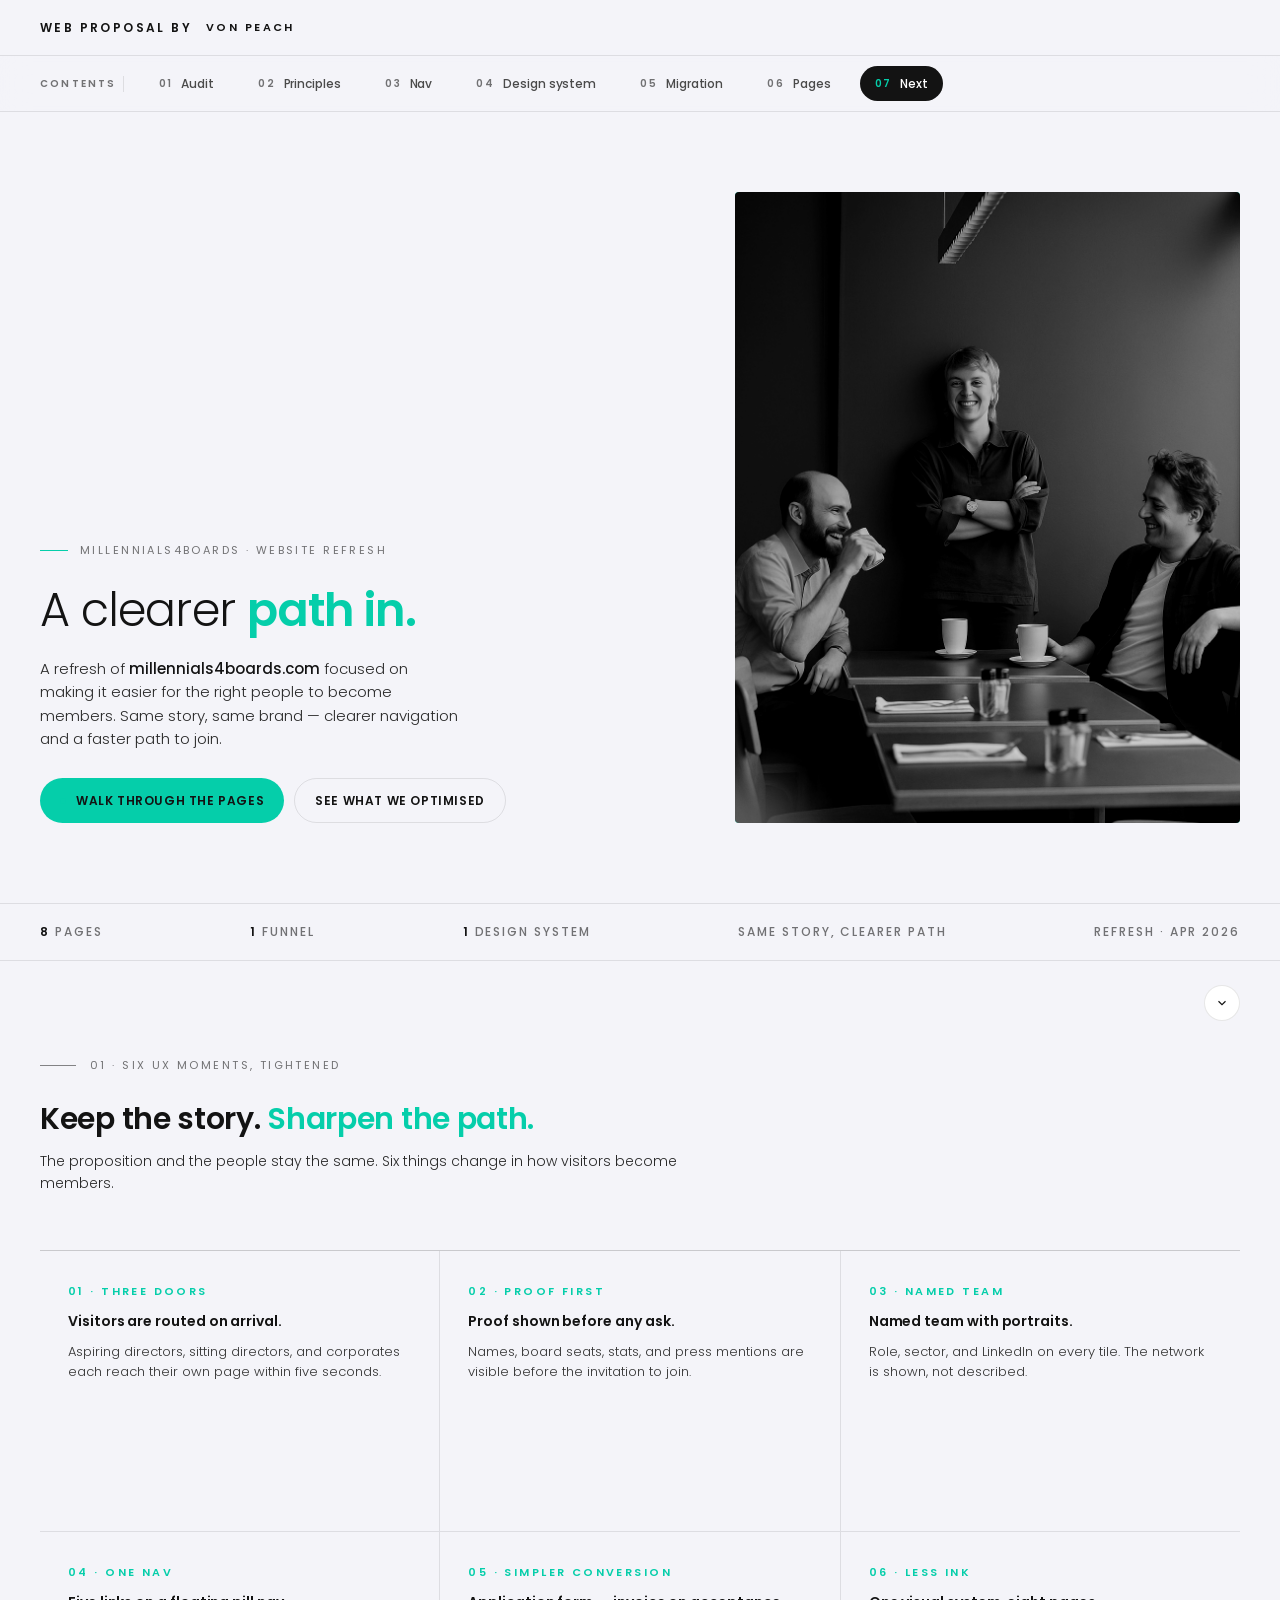
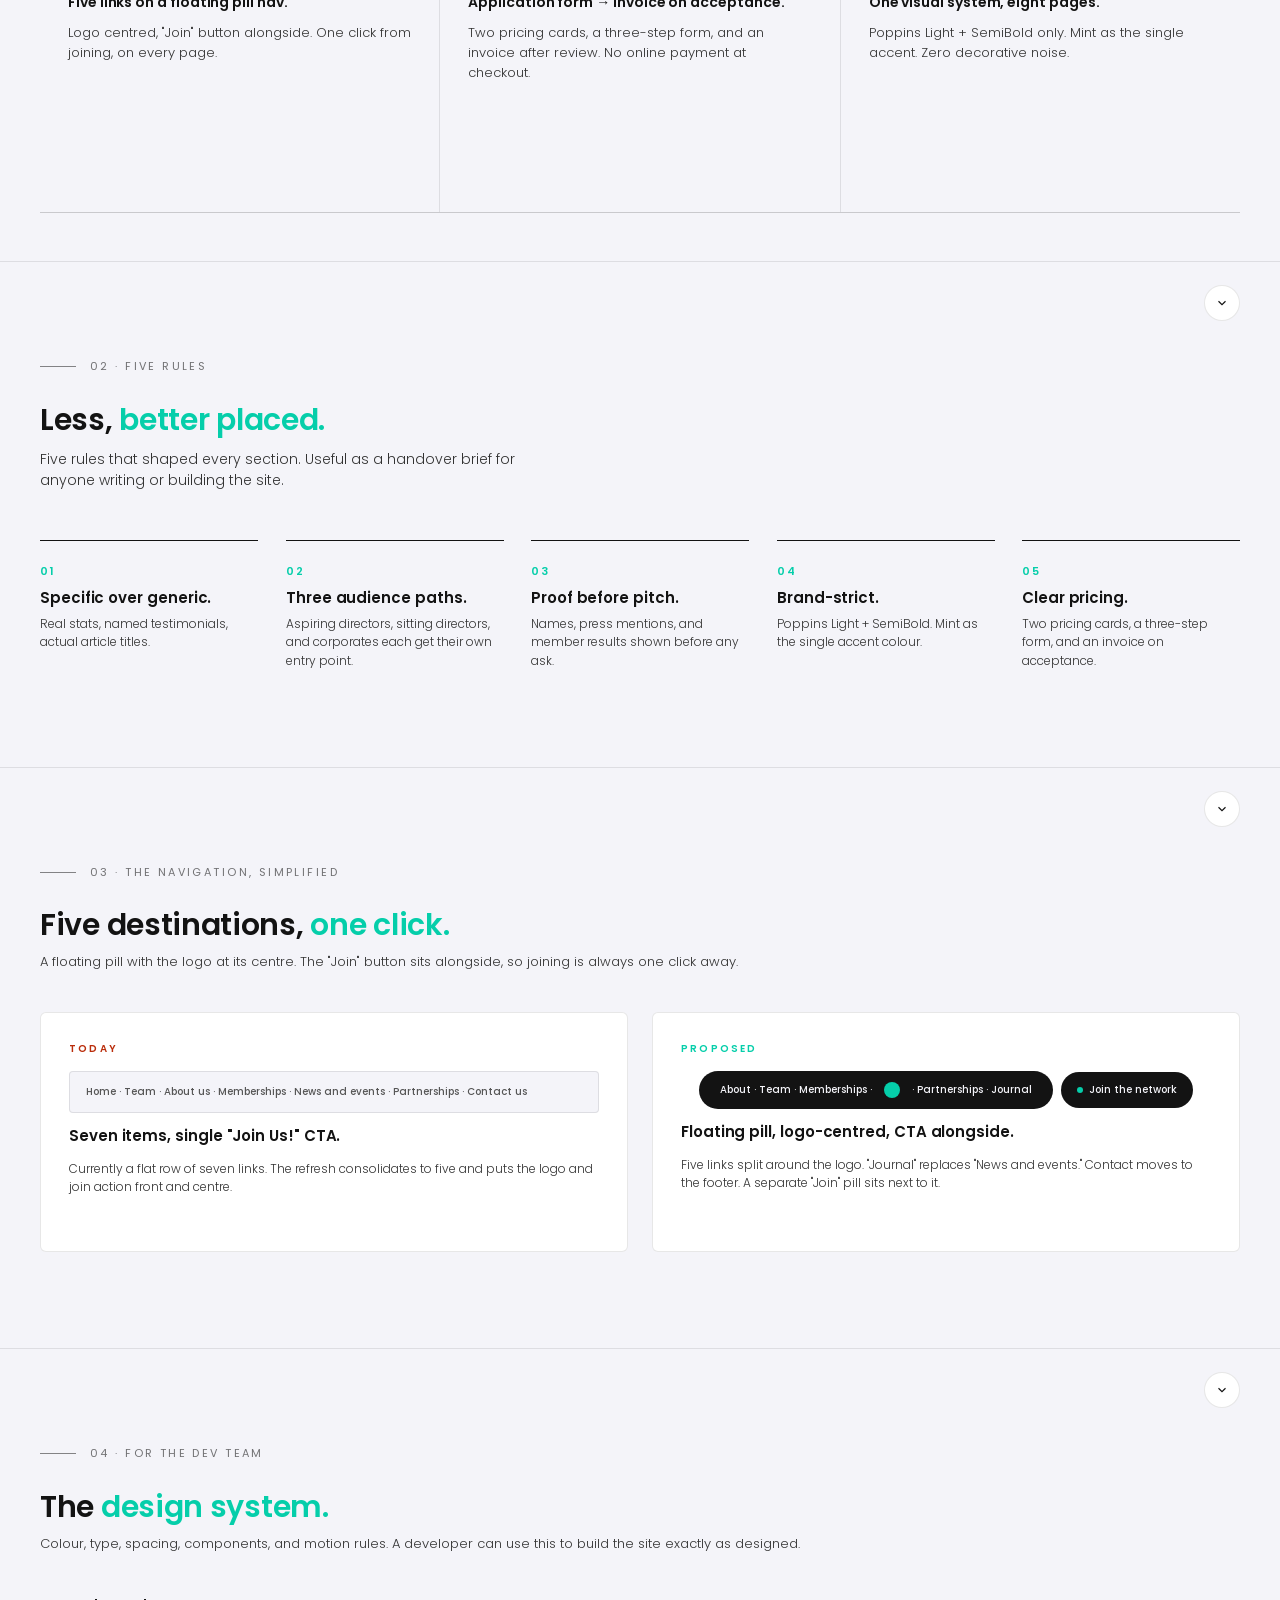
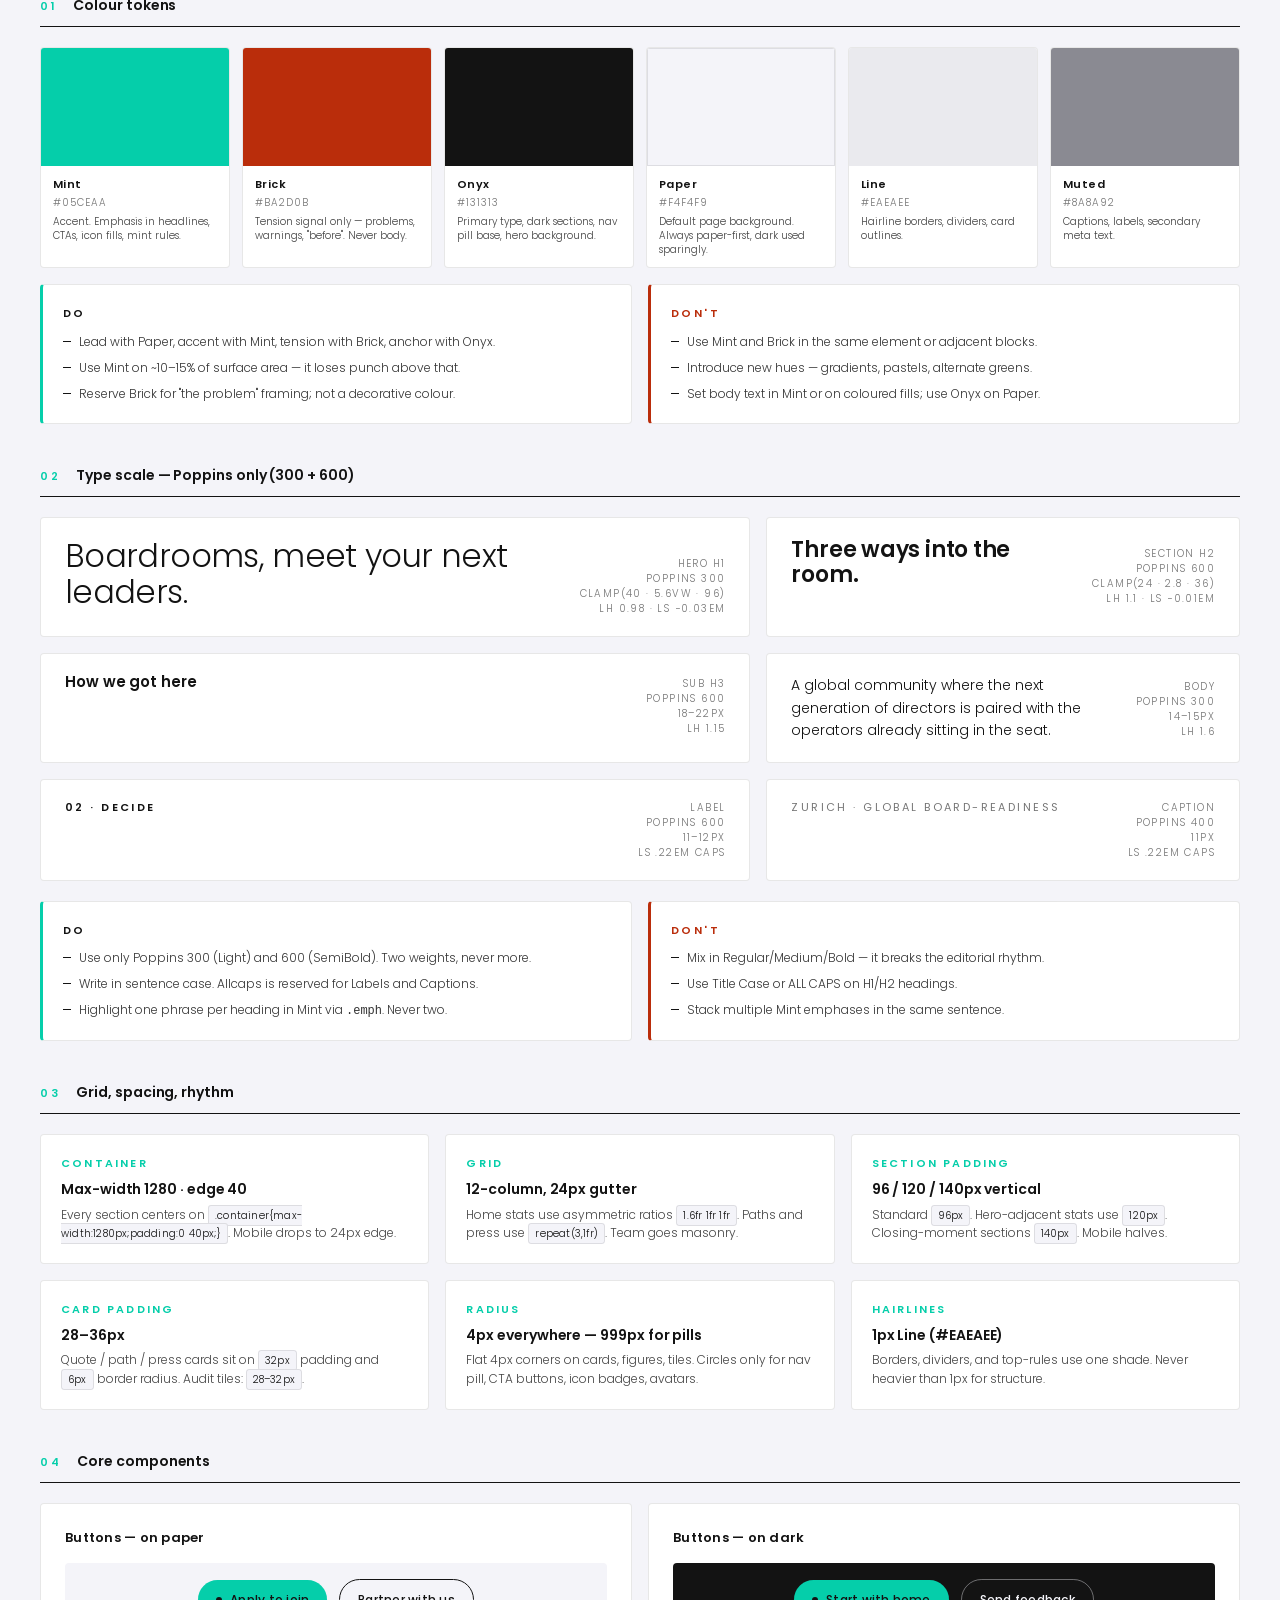
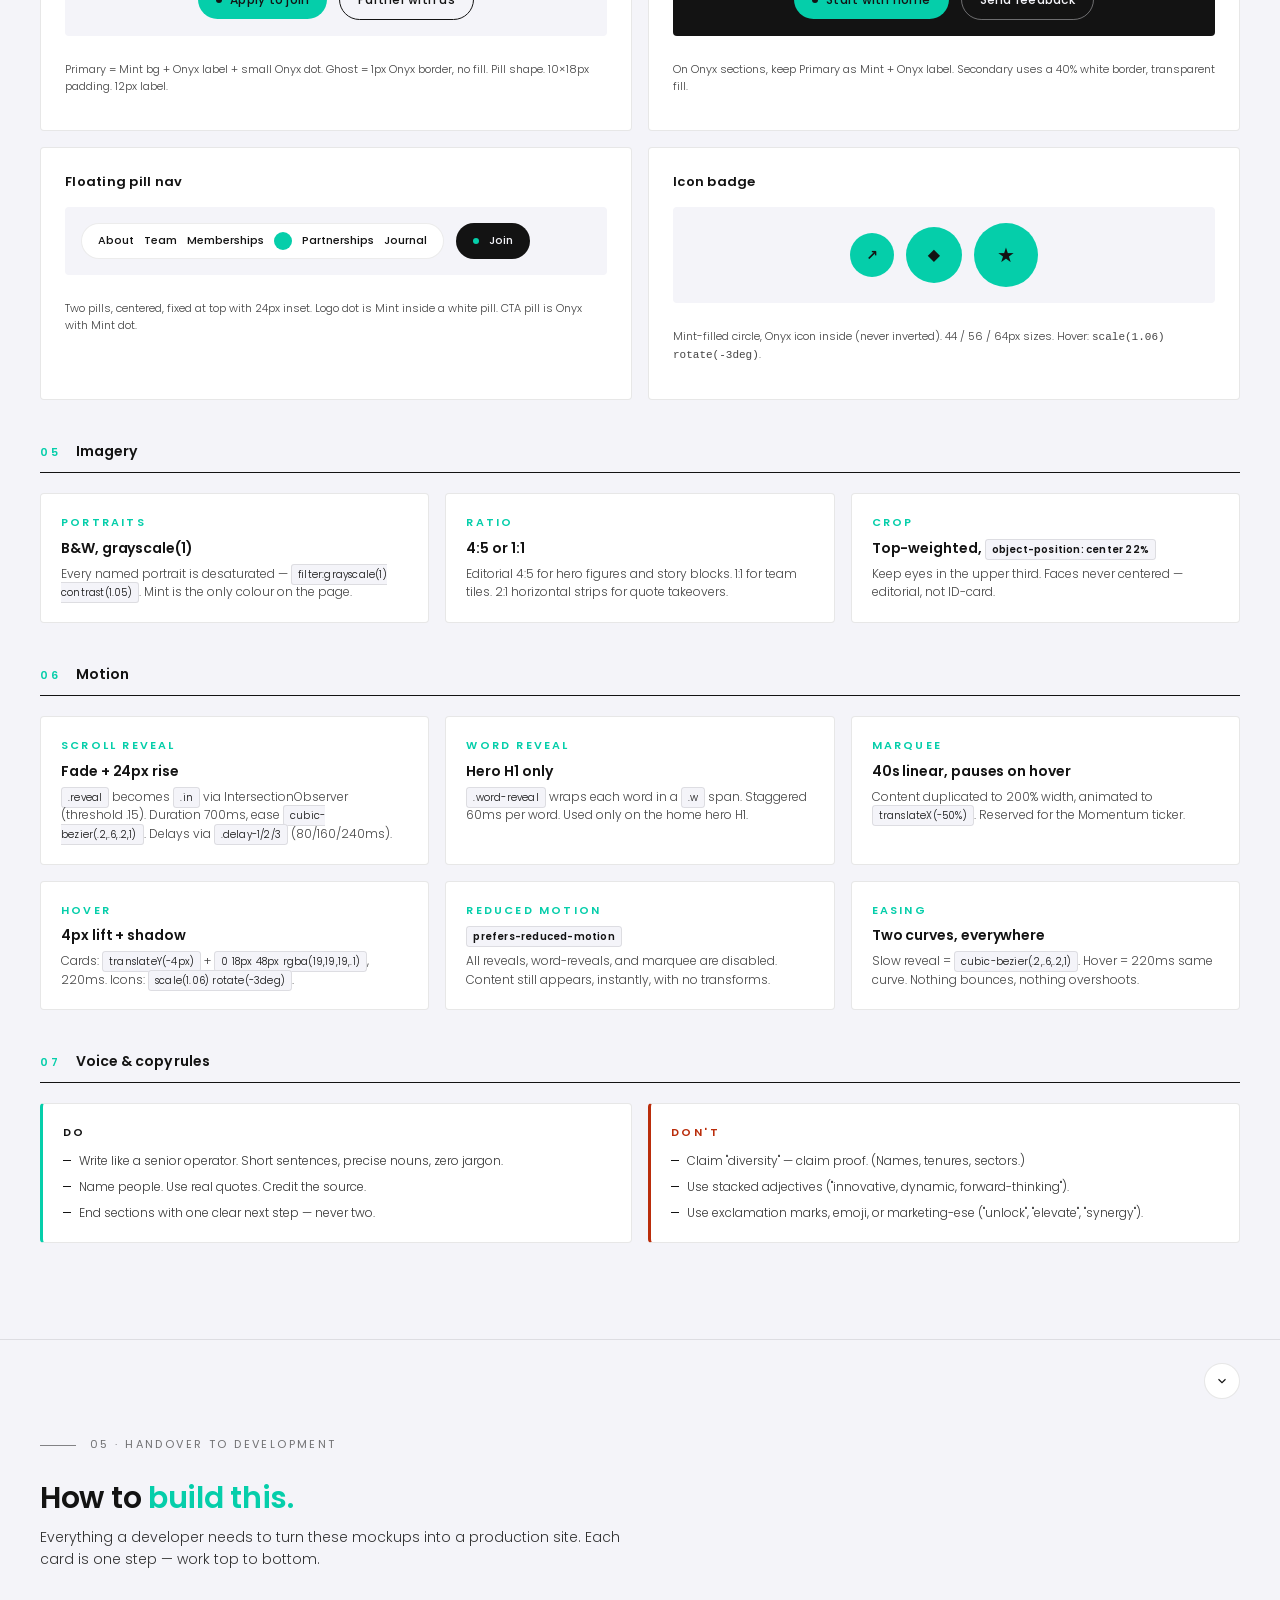
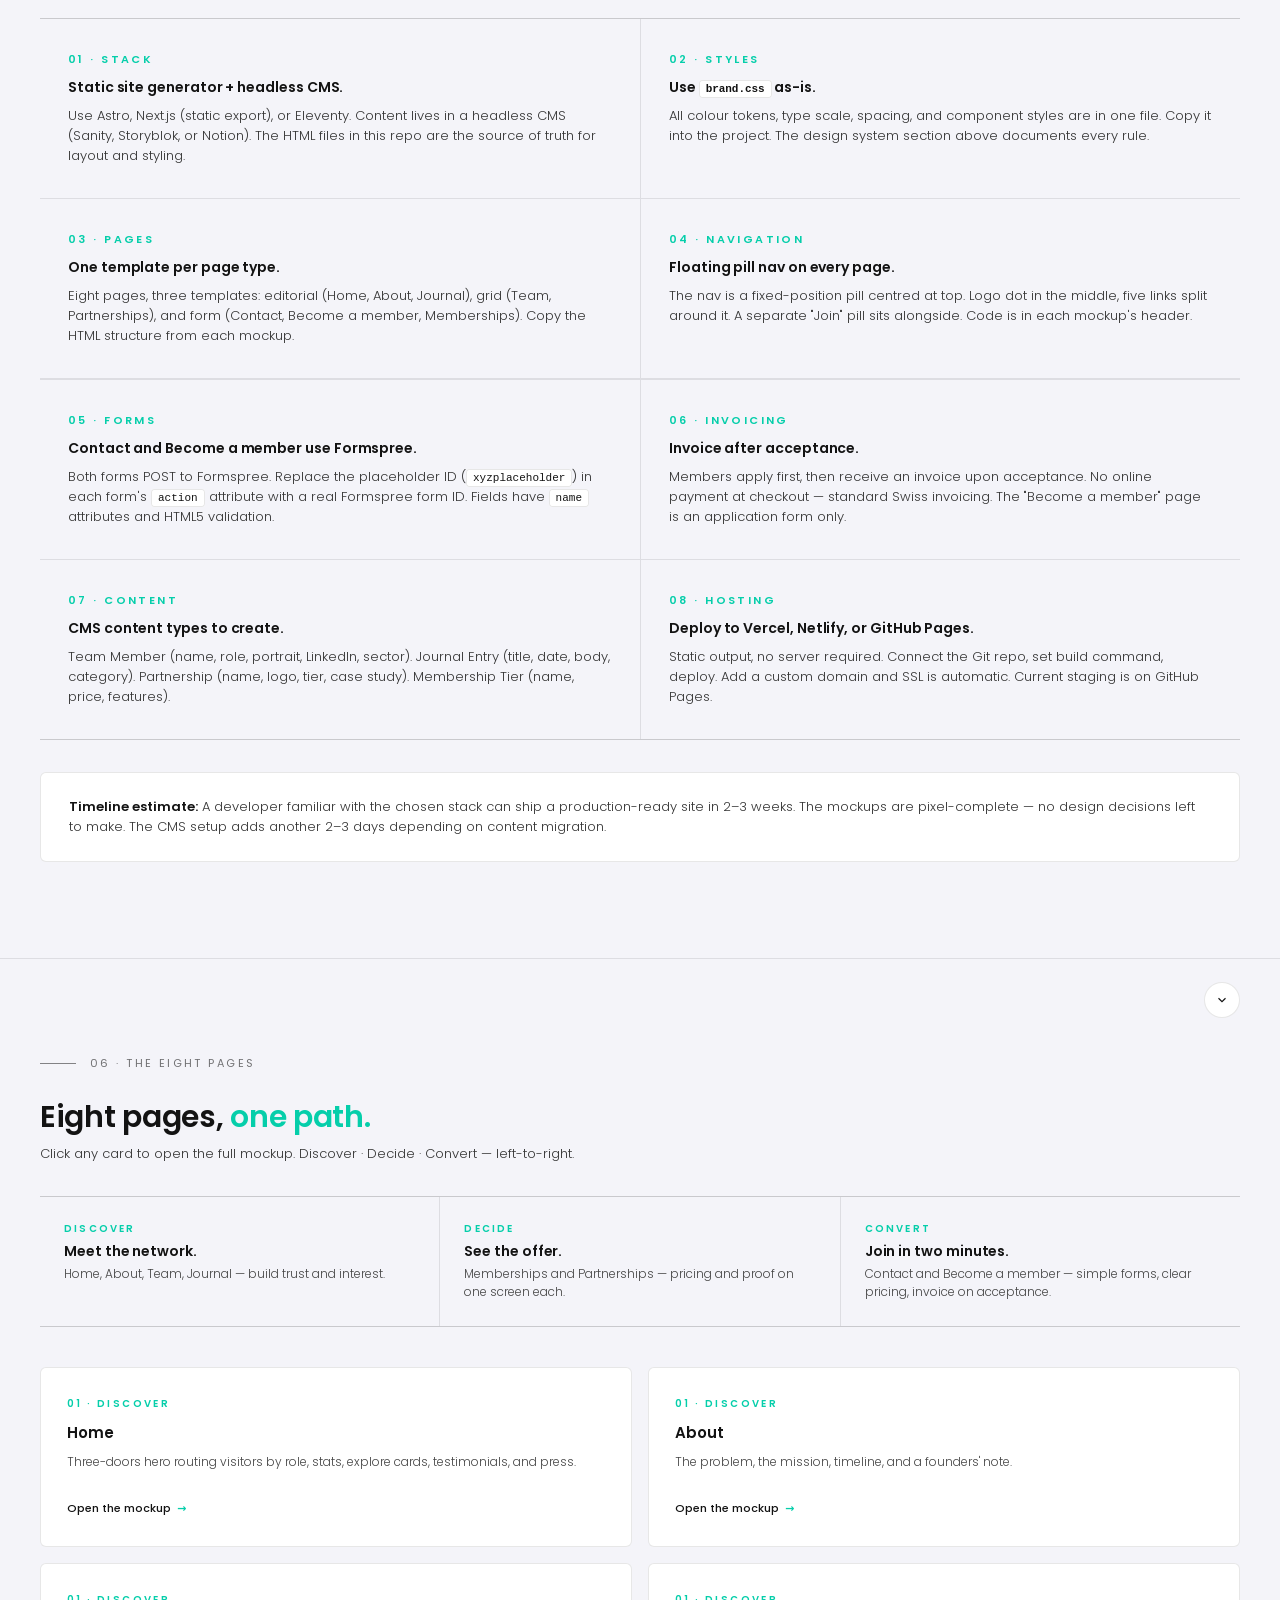
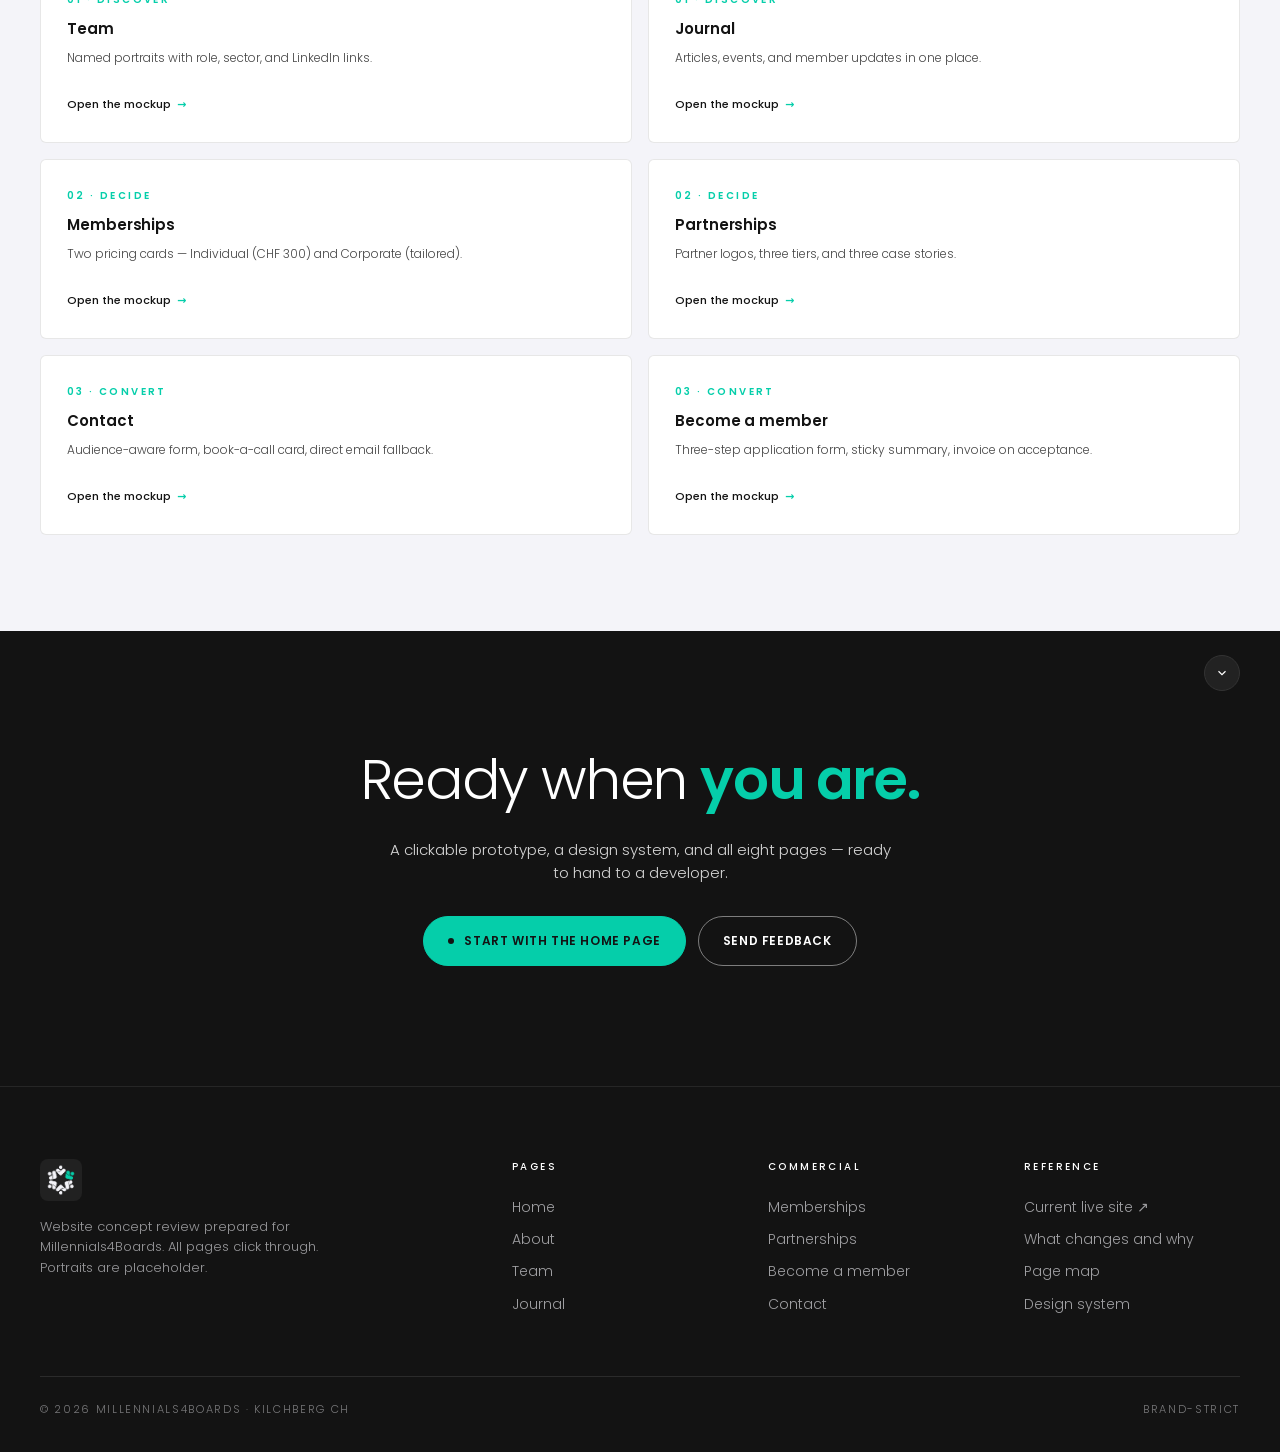
==== commit d2de2c11: "v1.0 — deep cleanup: invoice model, deduplicated testimonials, trimmed all copy" ====
--- a/index.html
+++ b/index.html
@@ -385,9 +385,9 @@
       <p>Logo centred, "Join" button alongside. One click from joining, on every page.</p>
     </div>
     <div class="audit-card">
-      <span class="n">05 · Faster checkout</span>
-      <h3>Pricing → wizard → Stripe.</h3>
-      <p>Two pricing cards, three steps, sticky summary. Under two minutes, transparent total.</p>
+      <span class="n">05 · Simpler conversion</span>
+      <h3>Application form → invoice on acceptance.</h3>
+      <p>Two pricing cards, a three-step form, and an invoice after review. No online payment at checkout.</p>
     </div>
     <div class="audit-card">
       <span class="n">06 · Less ink</span>
@@ -415,7 +415,7 @@
     <div class="p-card reveal delay-1"><span class="n">02</span><h3>Three audience paths.</h3><p>Aspiring directors, sitting directors, and corporates each get their own entry point.</p></div>
     <div class="p-card reveal delay-2"><span class="n">03</span><h3>Proof before pitch.</h3><p>Names, press mentions, and member results shown before any ask.</p></div>
     <div class="p-card reveal delay-3"><span class="n">04</span><h3>Brand-strict.</h3><p>Poppins Light + SemiBold. Mint as the single accent colour.</p></div>
-    <div class="p-card reveal delay-4"><span class="n">05</span><h3>Clear pricing.</h3><p>Two pricing cards, a three-step form, and Stripe checkout.</p></div>
+    <div class="p-card reveal delay-4"><span class="n">05</span><h3>Clear pricing.</h3><p>Two pricing cards, a three-step form, and an invoice on acceptance.</p></div>
   </div>
 </div></section>
 
@@ -618,7 +618,7 @@
     <div class="mig-card reveal delay-1">
       <span class="n">04 · Navigation</span>
       <h3>Floating pill nav on every page.</h3>
-      <p>The nav is a fixed-position pill centred at top. Logo dot in the middle, six links split around it. A separate "Join" pill sits alongside. Code is in each mockup's header.</p>
+      <p>The nav is a fixed-position pill centred at top. Logo dot in the middle, five links split around it. A separate "Join" pill sits alongside. Code is in each mockup's header.</p>
     </div>
     <div class="mig-card reveal">
       <span class="n">05 · Forms</span>
@@ -626,9 +626,9 @@
       <p>Both forms POST to Formspree. Replace the placeholder ID (<code>xyzplaceholder</code>) in each form's <code>action</code> attribute with a real Formspree form ID. Fields have <code>name</code> attributes and HTML5 validation.</p>
     </div>
     <div class="mig-card reveal delay-1">
-      <span class="n">06 · Payments</span>
-      <h3>Stripe for membership checkout.</h3>
-      <p>The "Become a member" page has a three-step wizard with a sticky order summary. Wire step 3 to Stripe Checkout or Stripe Elements. Two products: Individual (CHF 300/yr) and Corporate (from CHF 15k/yr).</p>
+      <span class="n">06 · Invoicing</span>
+      <h3>Invoice after acceptance.</h3>
+      <p>Members apply first, then receive an invoice upon acceptance. No online payment at checkout — standard Swiss invoicing. The "Become a member" page is an application form only.</p>
     </div>
     <div class="mig-card reveal">
       <span class="n">07 · Content</span>
@@ -664,13 +664,13 @@
   <div class="funnel">
     <div class="stage"><span class="n">Discover</span><h3>Meet the network.</h3><p>Home, About, Team, Journal — build trust and interest.</p></div>
     <div class="stage"><span class="n">Decide</span><h3>See the offer.</h3><p>Memberships and Partnerships — pricing and proof on one screen each.</p></div>
-    <div class="stage"><span class="n">Convert</span><h3>Join in two minutes.</h3><p>Contact and Become a member — simple forms, clear pricing, Stripe checkout.</p></div>
+    <div class="stage"><span class="n">Convert</span><h3>Join in two minutes.</h3><p>Contact and Become a member — simple forms, clear pricing, invoice on acceptance.</p></div>
   </div>
 
   <div class="page-grid">
     <a class="page-card reveal" href="m4b-home-mockup.html">
       <span class="stage-tag">01 · Discover</span><h2>Home</h2>
-      <p>Full-width hero, three audience paths, testimonials, and press mentions.</p>
+      <p>Three-doors hero routing visitors by role, stats, explore cards, testimonials, and press.</p>
       <span class="go">Open the mockup</span>
     </a>
     <a class="page-card reveal delay-1" href="m4b-about-mockup.html">
@@ -690,12 +690,12 @@
     </a>
     <a class="page-card reveal" href="m4b-memberships-mockup.html">
       <span class="stage-tag">02 · Decide</span><h2>Memberships</h2>
-      <p>Two pricing cards — Individual (CHF 300) and Corporate (from CHF 15k).</p>
+      <p>Two pricing cards — Individual (CHF 300) and Corporate (tailored).</p>
       <span class="go">Open the mockup</span>
     </a>
     <a class="page-card reveal delay-1" href="m4b-partnerships-mockup.html">
       <span class="stage-tag">02 · Decide</span><h2>Partnerships</h2>
-      <p>Partner logos, three tiers, and four case stories.</p>
+      <p>Partner logos, three tiers, and three case stories.</p>
       <span class="go">Open the mockup</span>
     </a>
     <a class="page-card reveal" href="m4b-contact-mockup.html">
@@ -705,7 +705,7 @@
     </a>
     <a class="page-card reveal delay-1" href="m4b-become-member-mockup.html">
       <span class="stage-tag">03 · Convert</span><h2>Become a member</h2>
-      <p>Three-step wizard, sticky order summary, Stripe at the end.</p>
+      <p>Three-step application form, sticky summary, invoice on acceptance.</p>
       <span class="go">Open the mockup</span>
     </a>
   </div>
@@ -736,7 +736,7 @@
     <div><h4>Commercial</h4><a href="m4b-memberships-mockup.html">Memberships</a><a href="m4b-partnerships-mockup.html">Partnerships</a><a href="m4b-become-member-mockup.html">Become a member</a><a href="m4b-contact-mockup.html">Contact</a></div>
     <div><h4>Reference</h4><a href="https://millennials4boards.com/" target="_blank" rel="noopener">Current live site ↗</a><a href="#audit">What changes and why</a><a href="#pages">Page map</a><a href="#design-system">Design system</a></div>
   </div>
-  <div class="foot-bottom"><span>© 2026 Millennials4Boards · Kilchberg CH</span><span>Concept · Brand-strict</span></div>
+  <div class="foot-bottom"><span>© 2026 Millennials4Boards · Kilchberg CH</span><span>Brand-strict</span></div>
 </div></footer>
 
 <script>
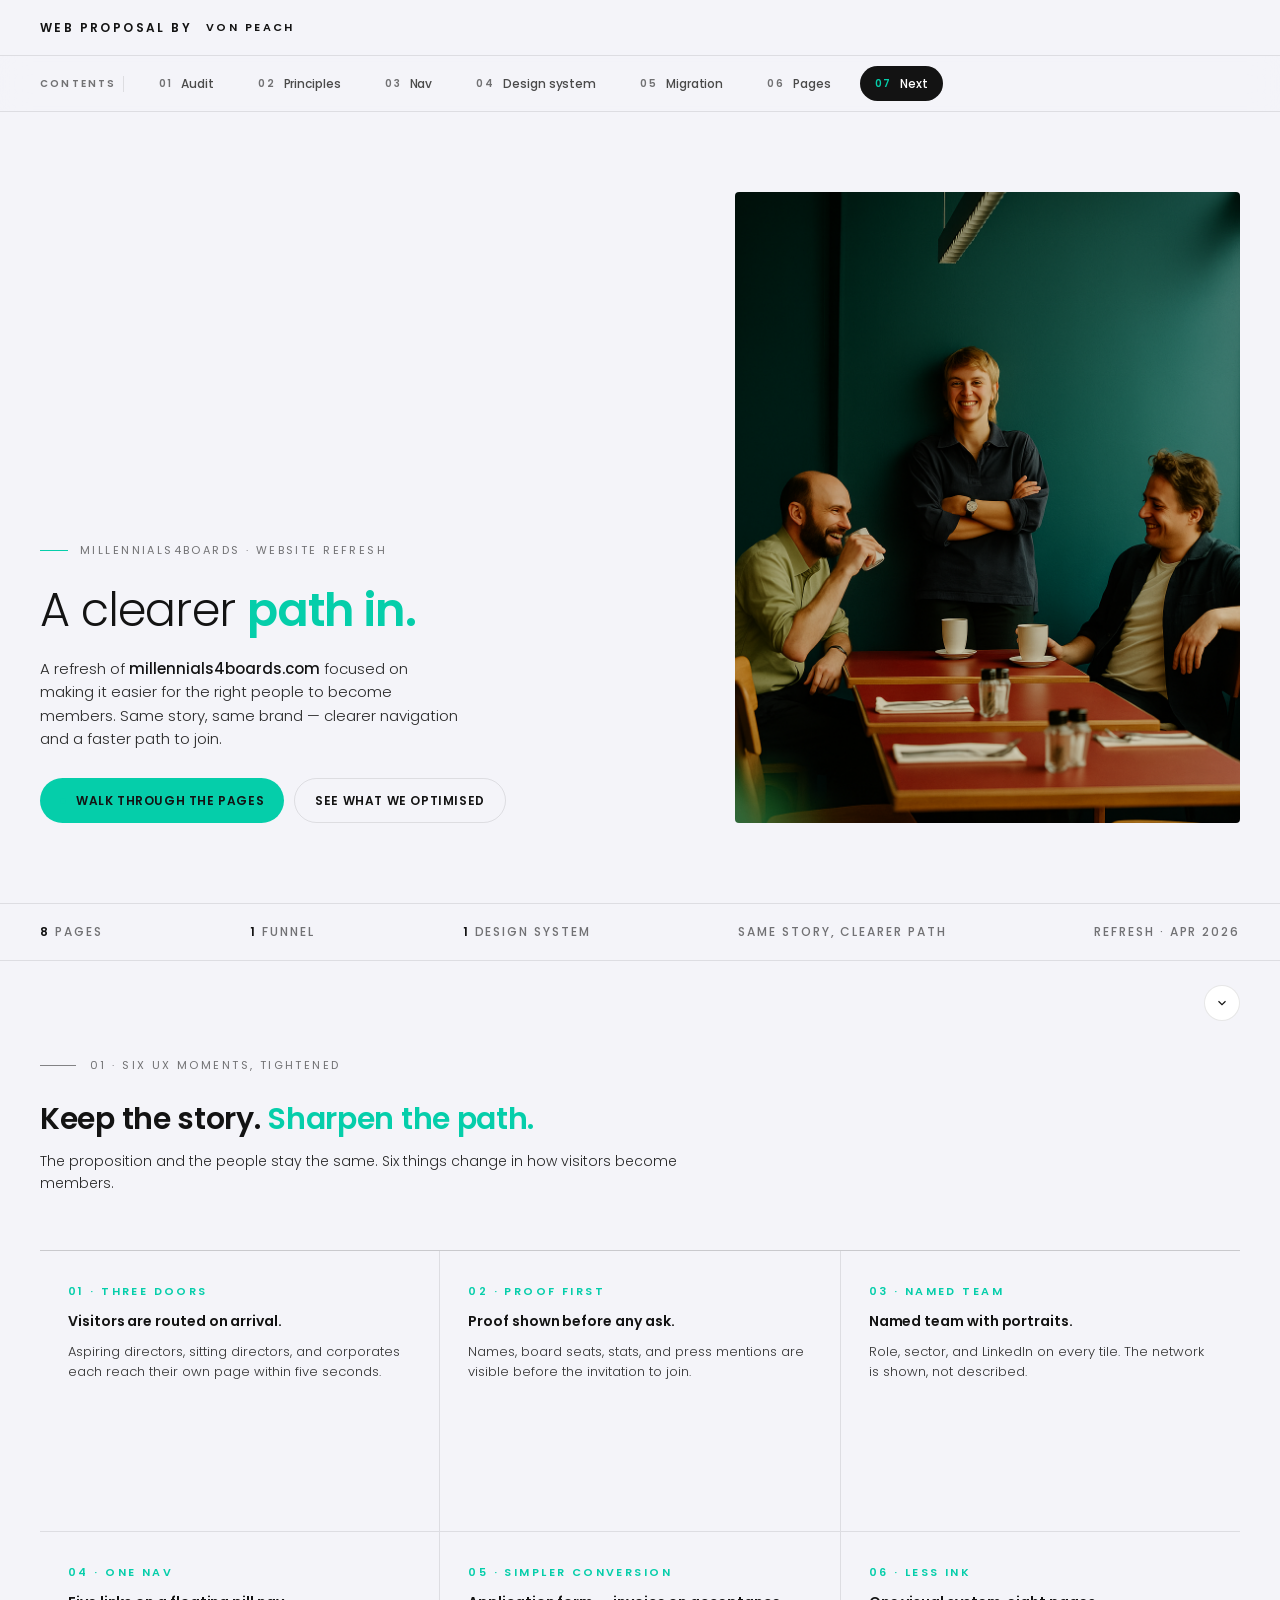
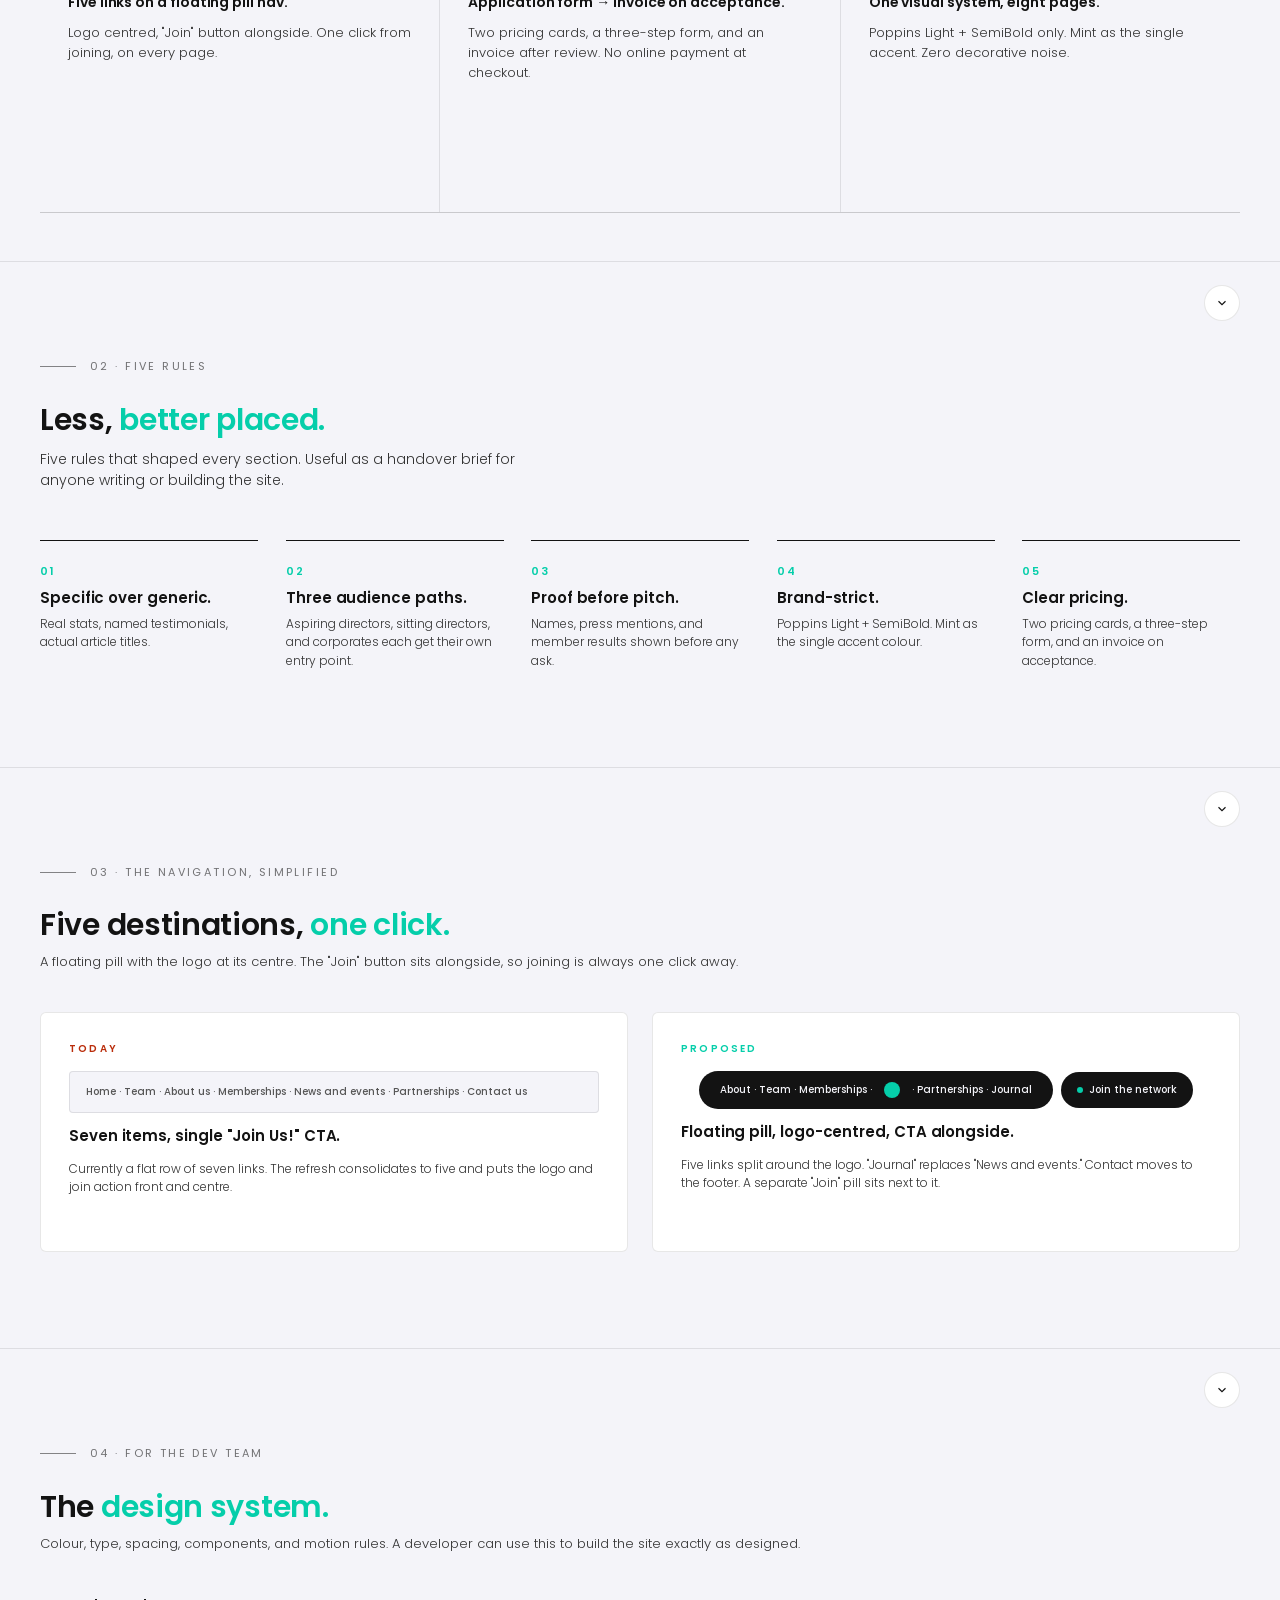
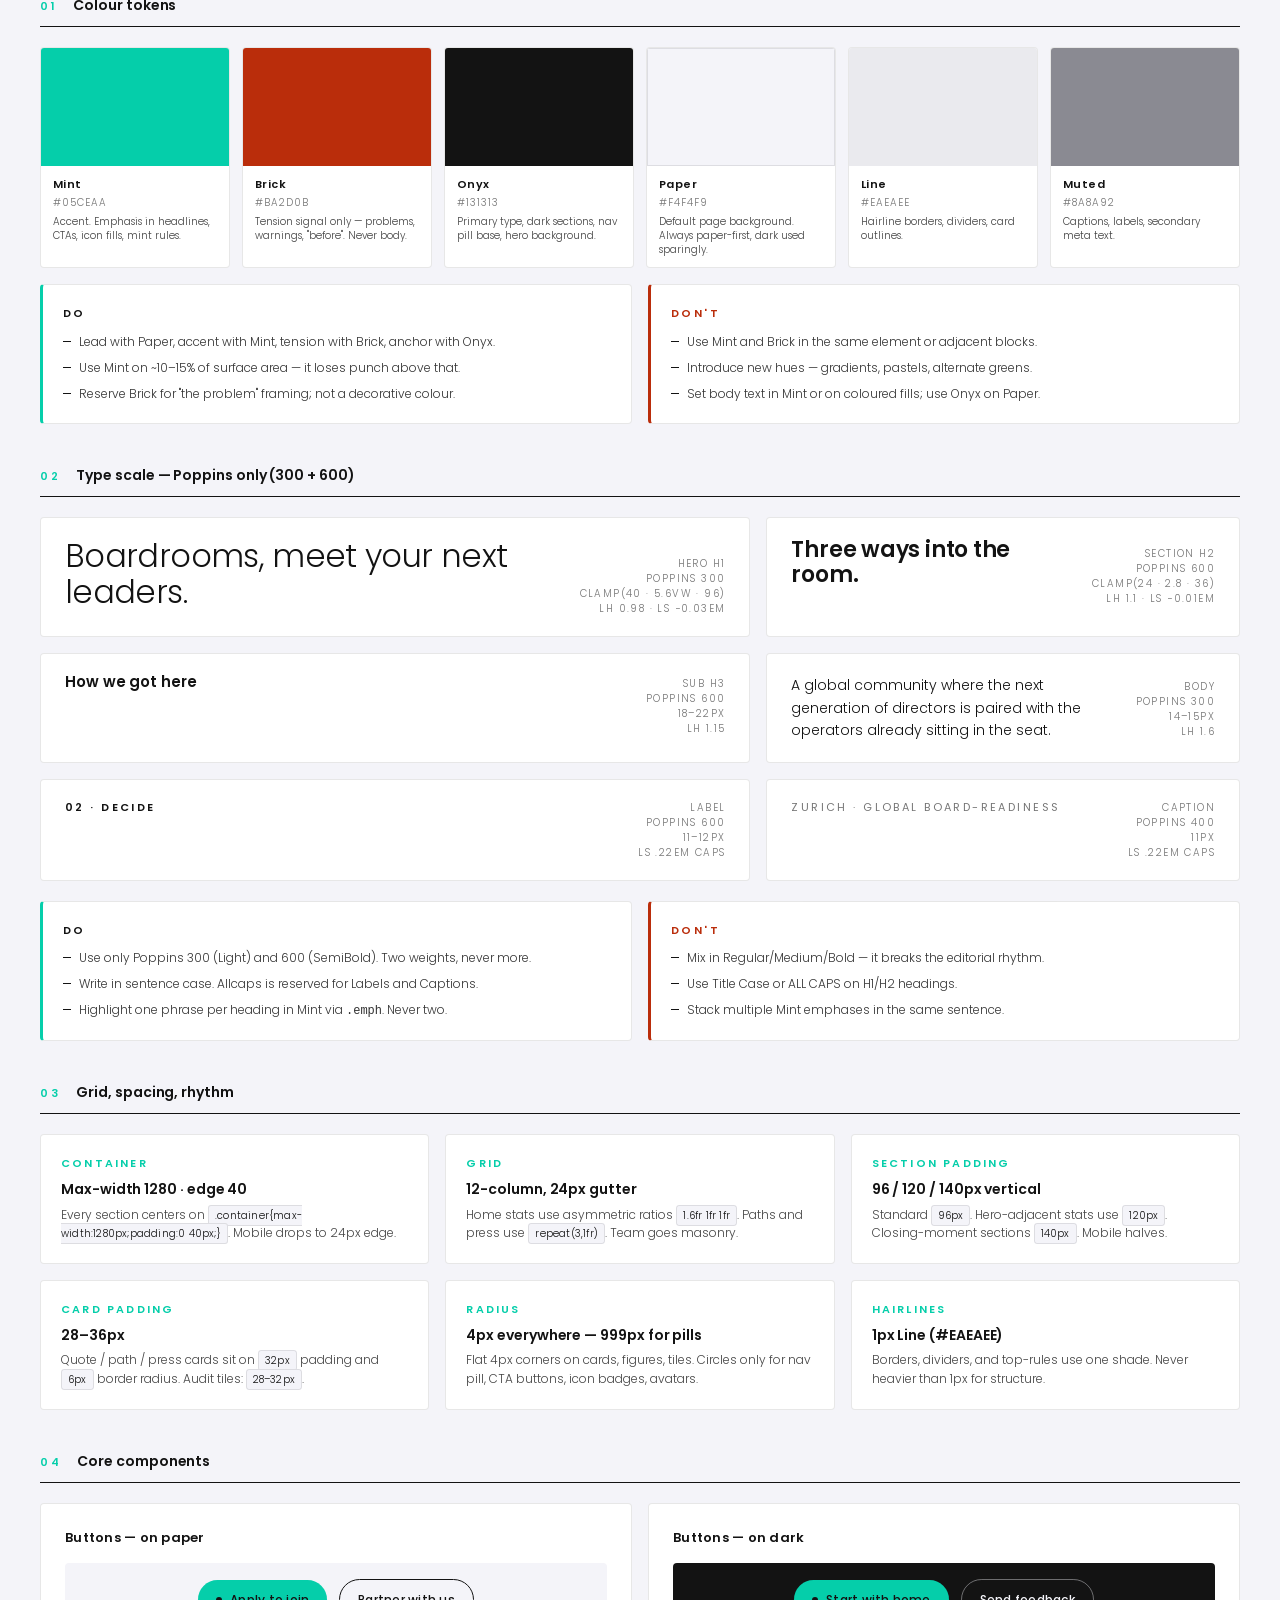
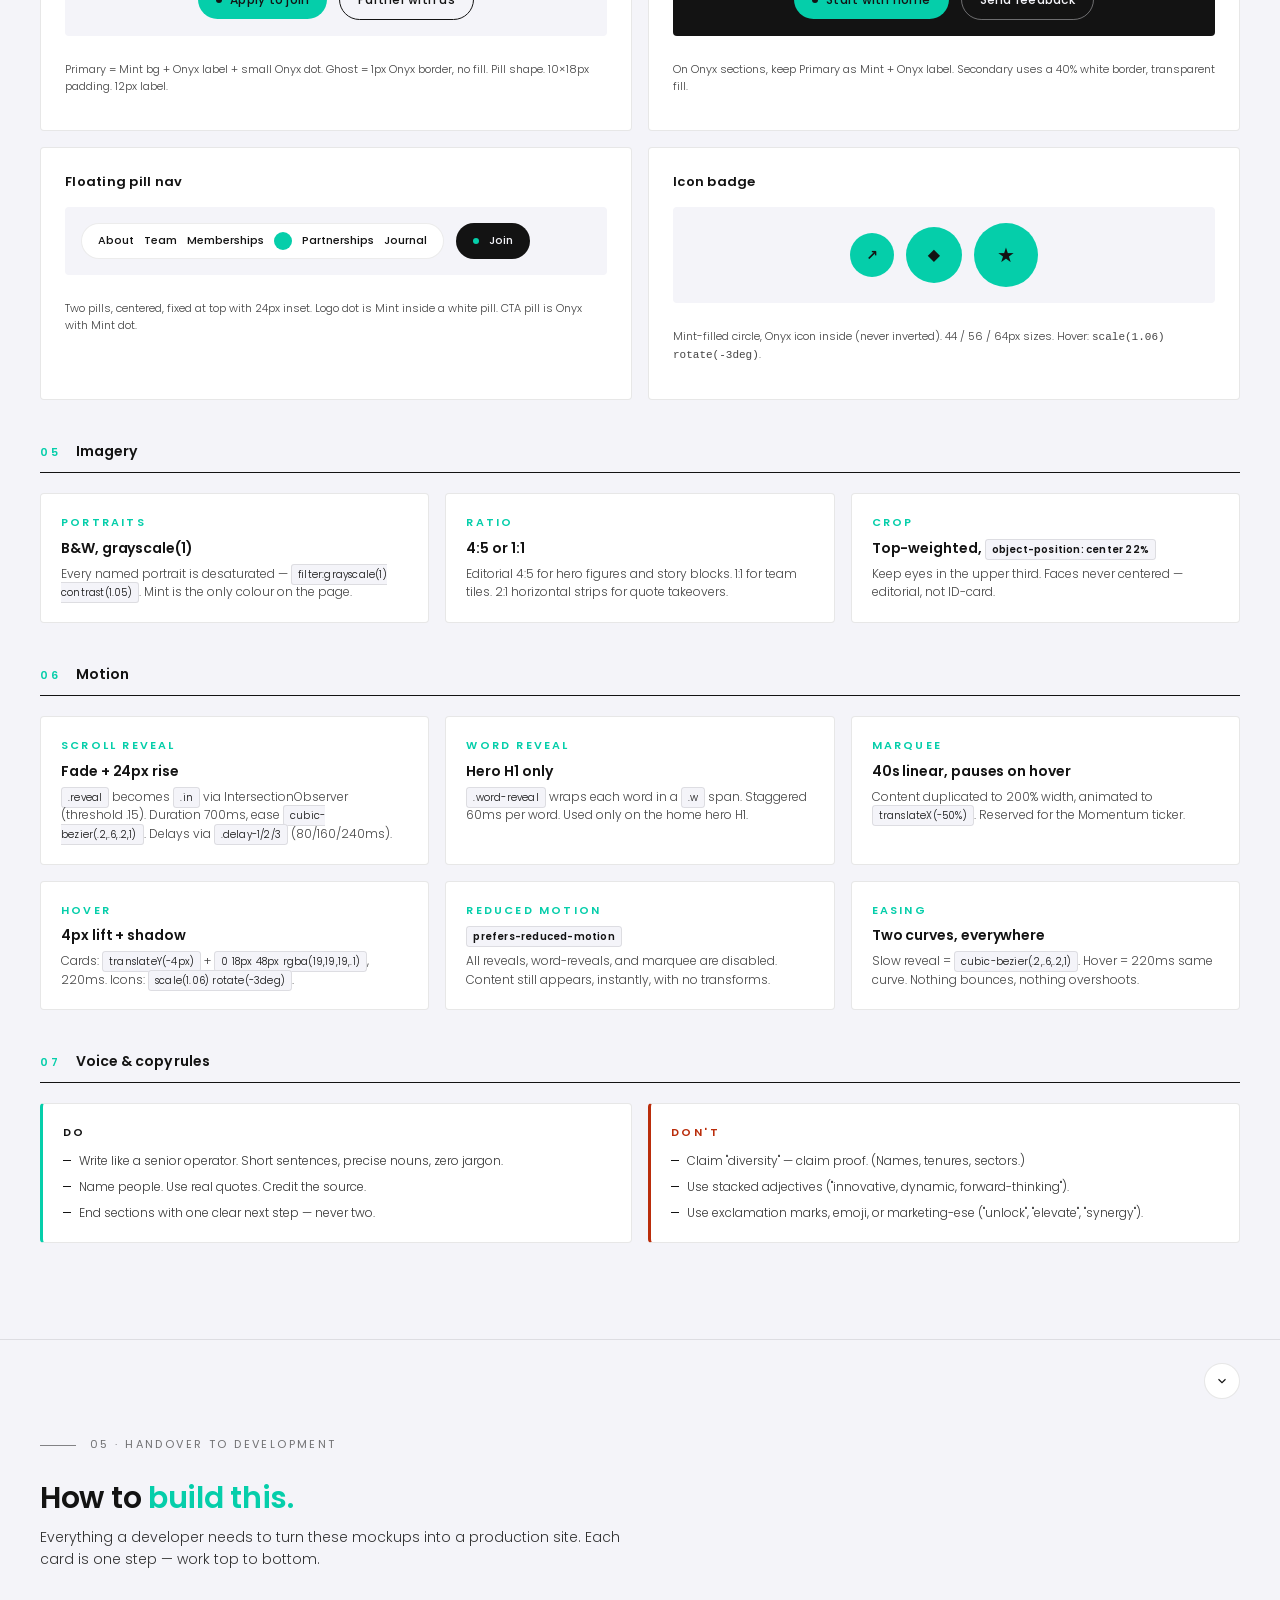
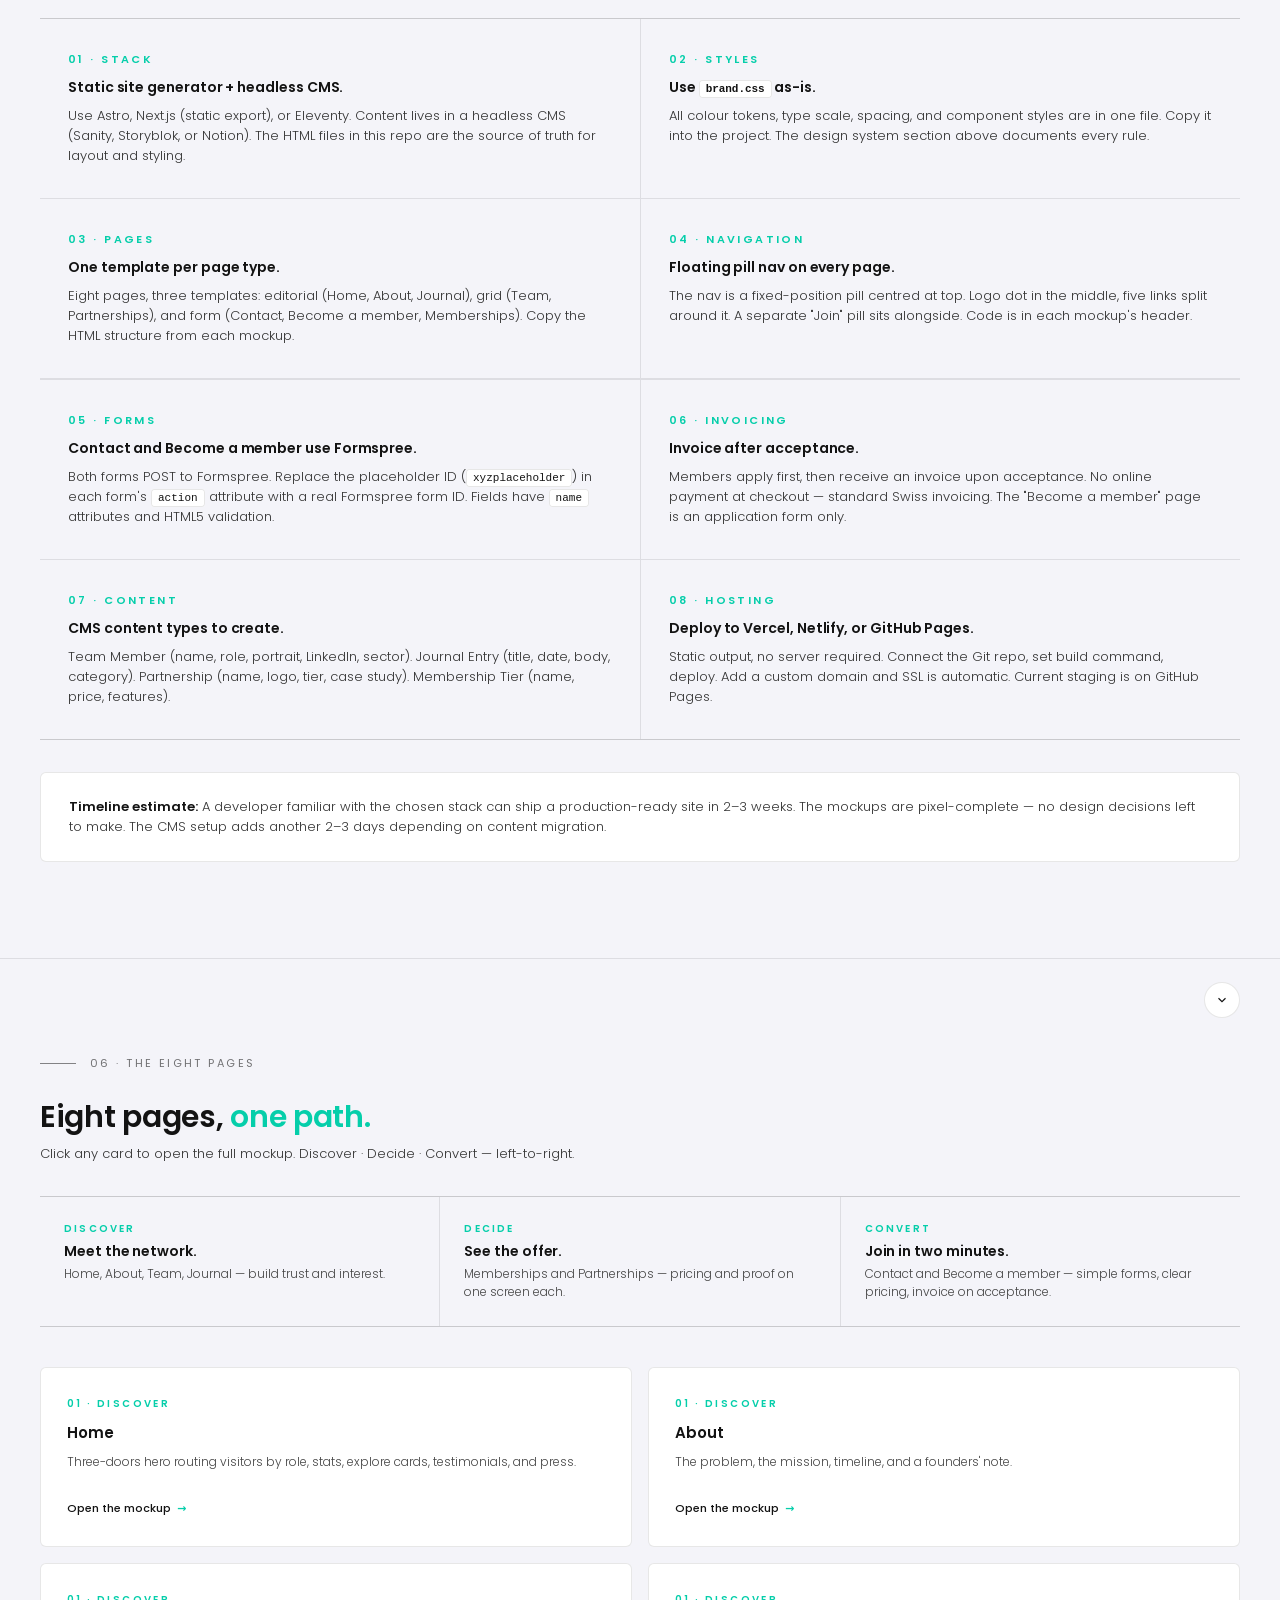
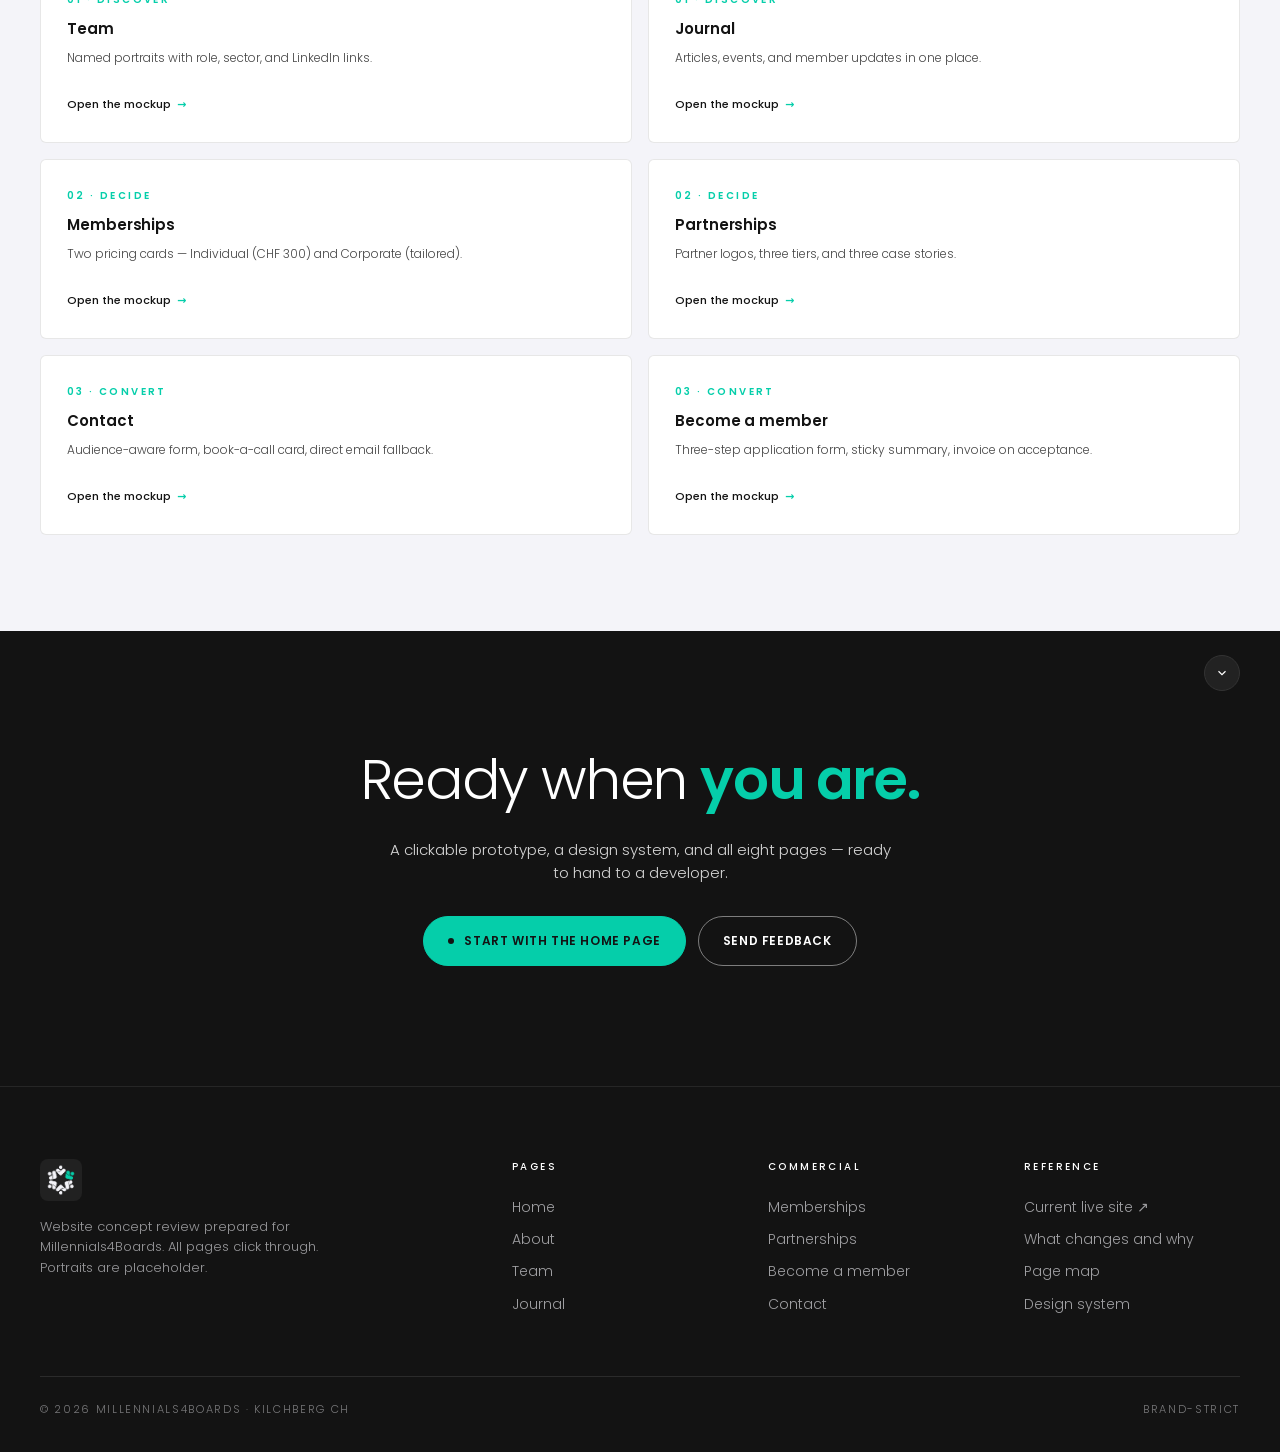
==== commit 88c7d7e0: "Partnerships hero: full-width photo banner" ====
--- a/index.html
+++ b/index.html
@@ -48,7 +48,7 @@
   .cover-figure{
     aspect-ratio:4/5;border-radius:4px;overflow:hidden;background:var(--mint);
   }
-  .cover-figure img{width:100%;height:100%;object-fit:cover;filter:grayscale(1) contrast(1.05);}
+  .cover-figure img{width:100%;height:100%;object-fit:cover;}
   .cover-meta{
     display:flex;justify-content:space-between;margin-top:18px;
     font-size:11px;letter-spacing:.22em;text-transform:uppercase;color:var(--muted);font-weight:500;
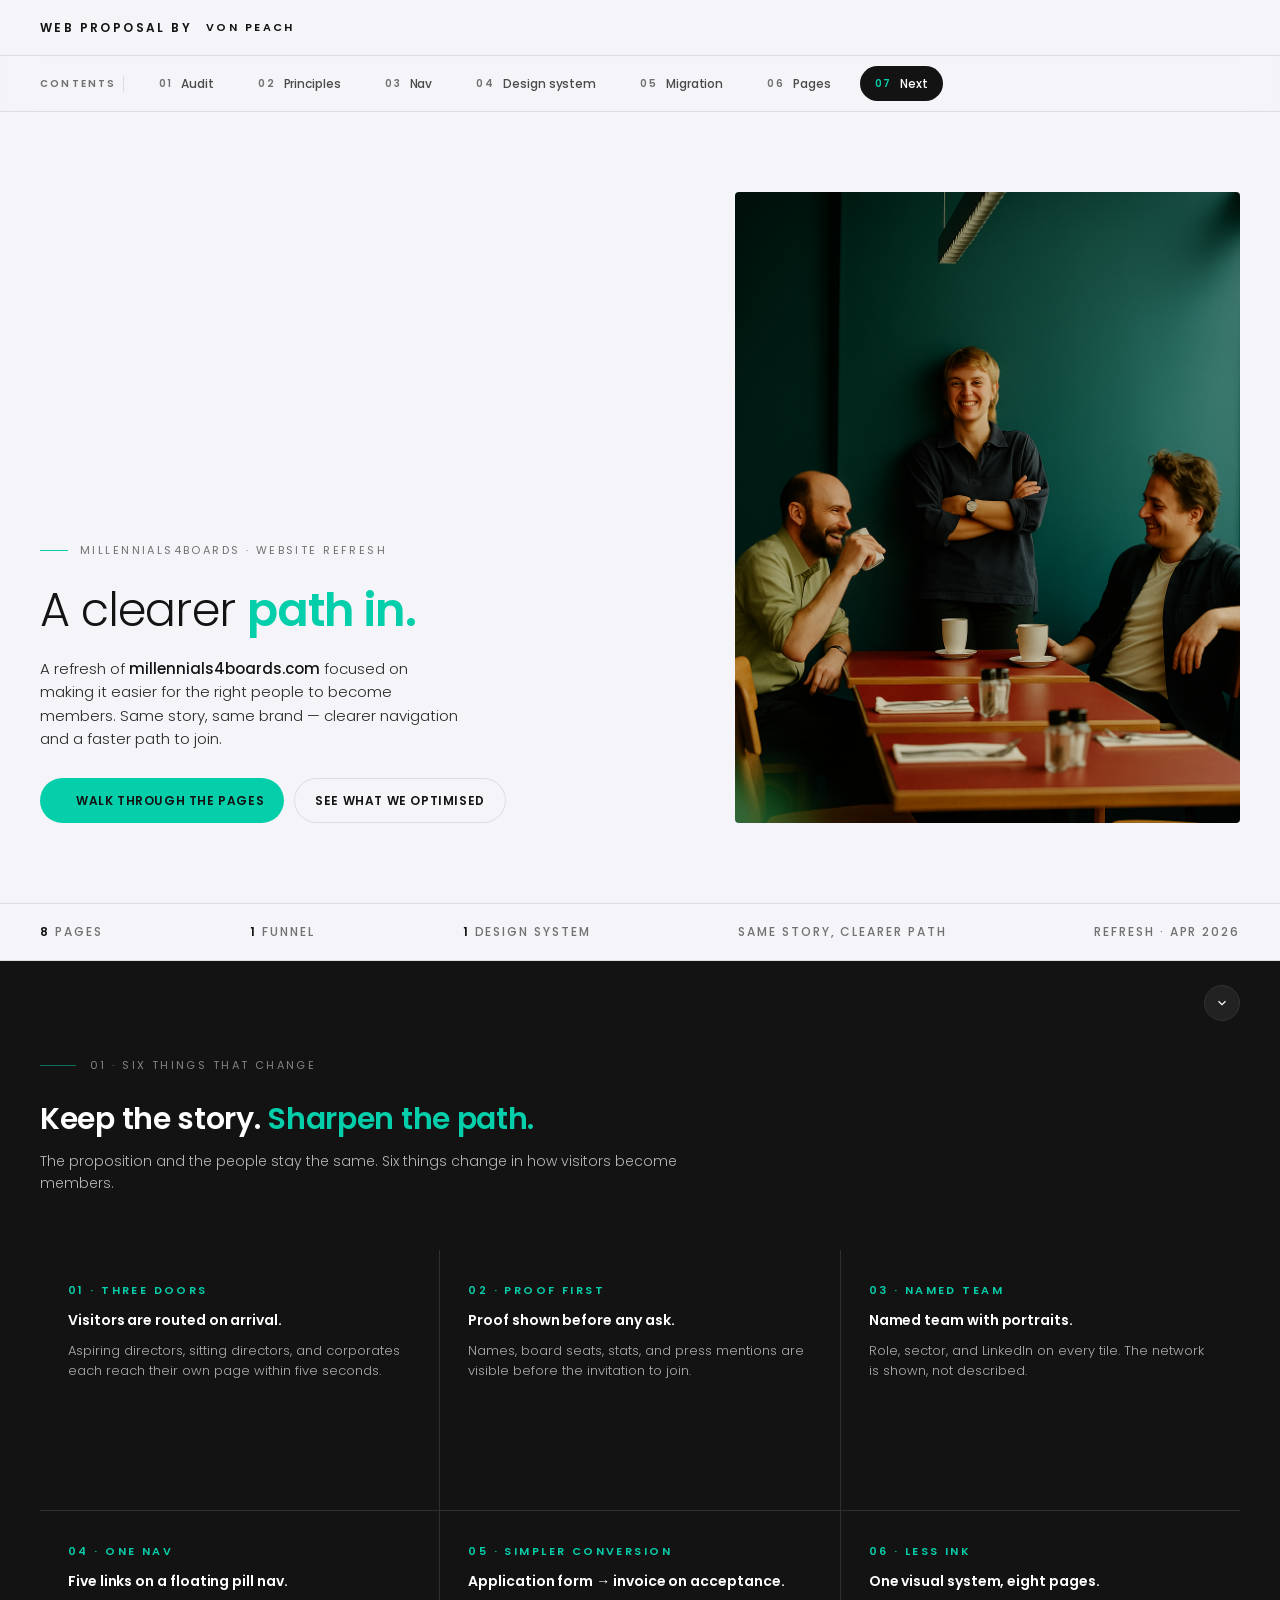
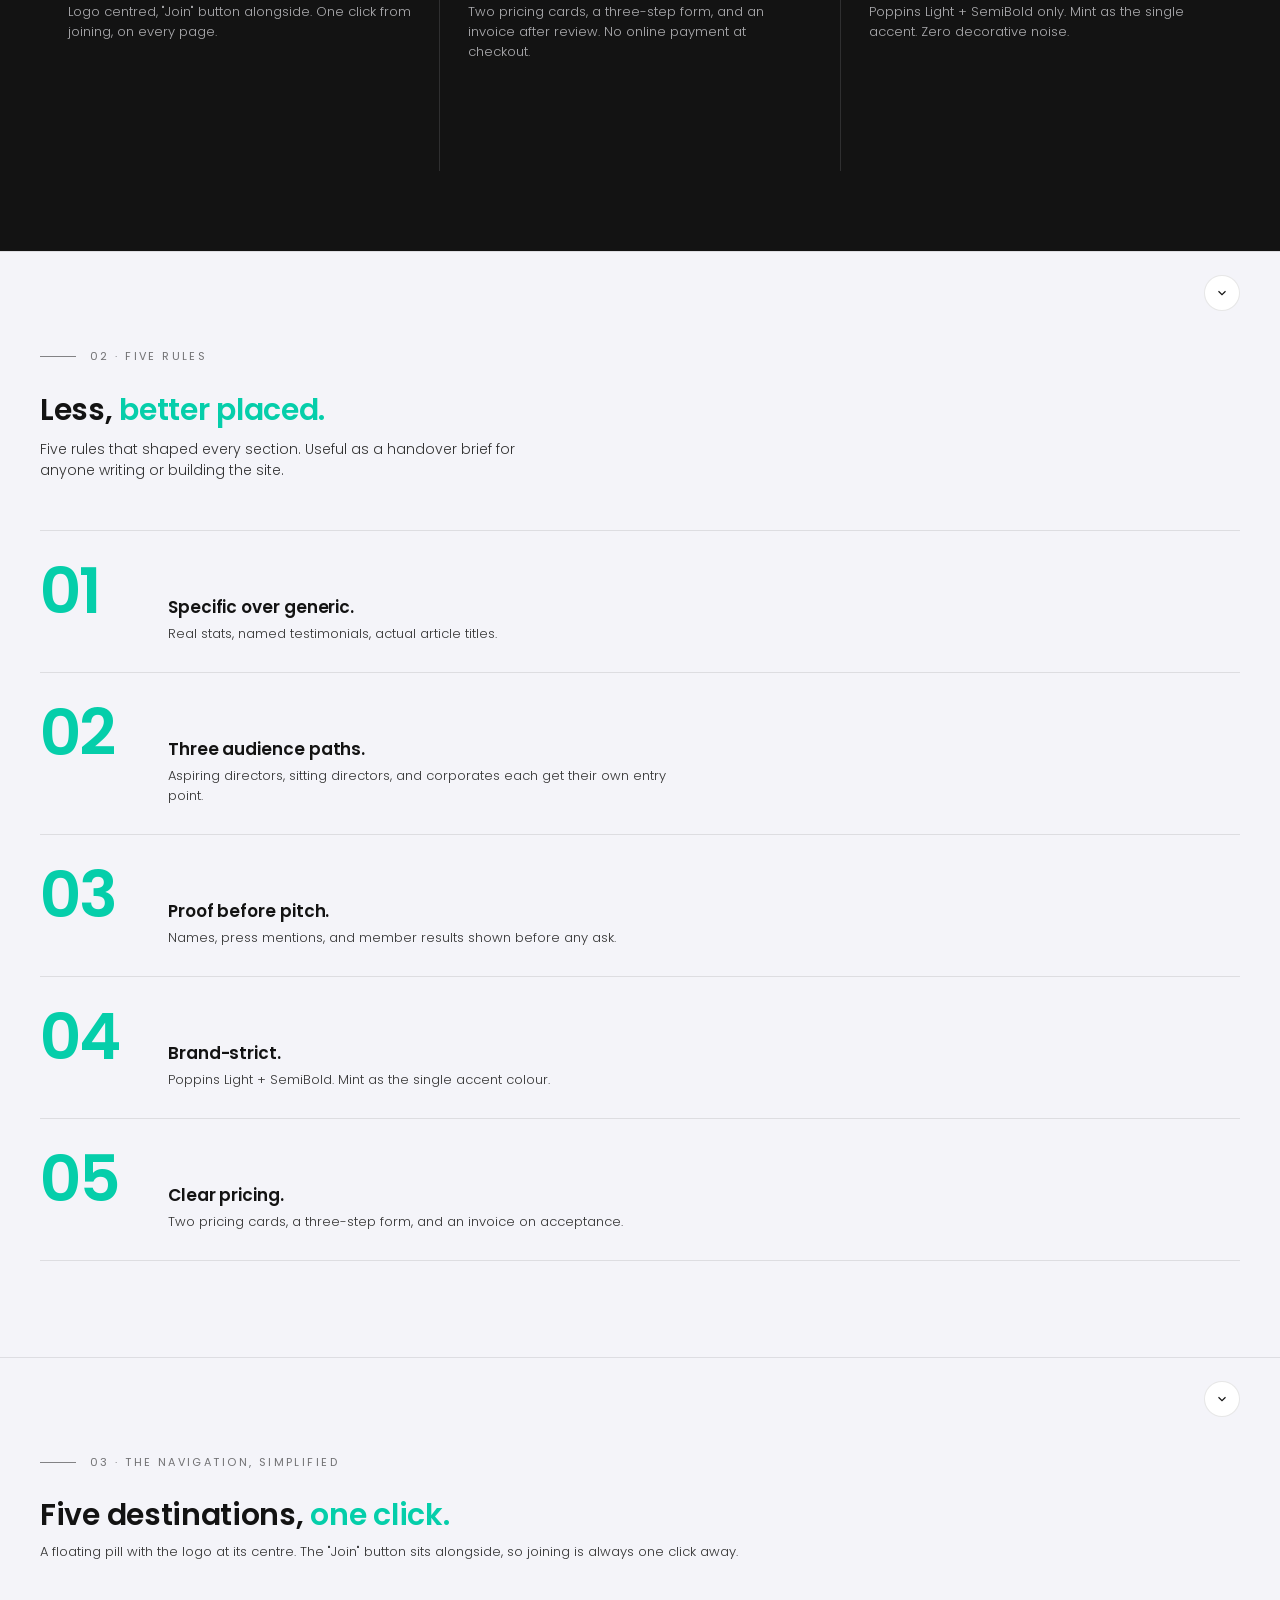
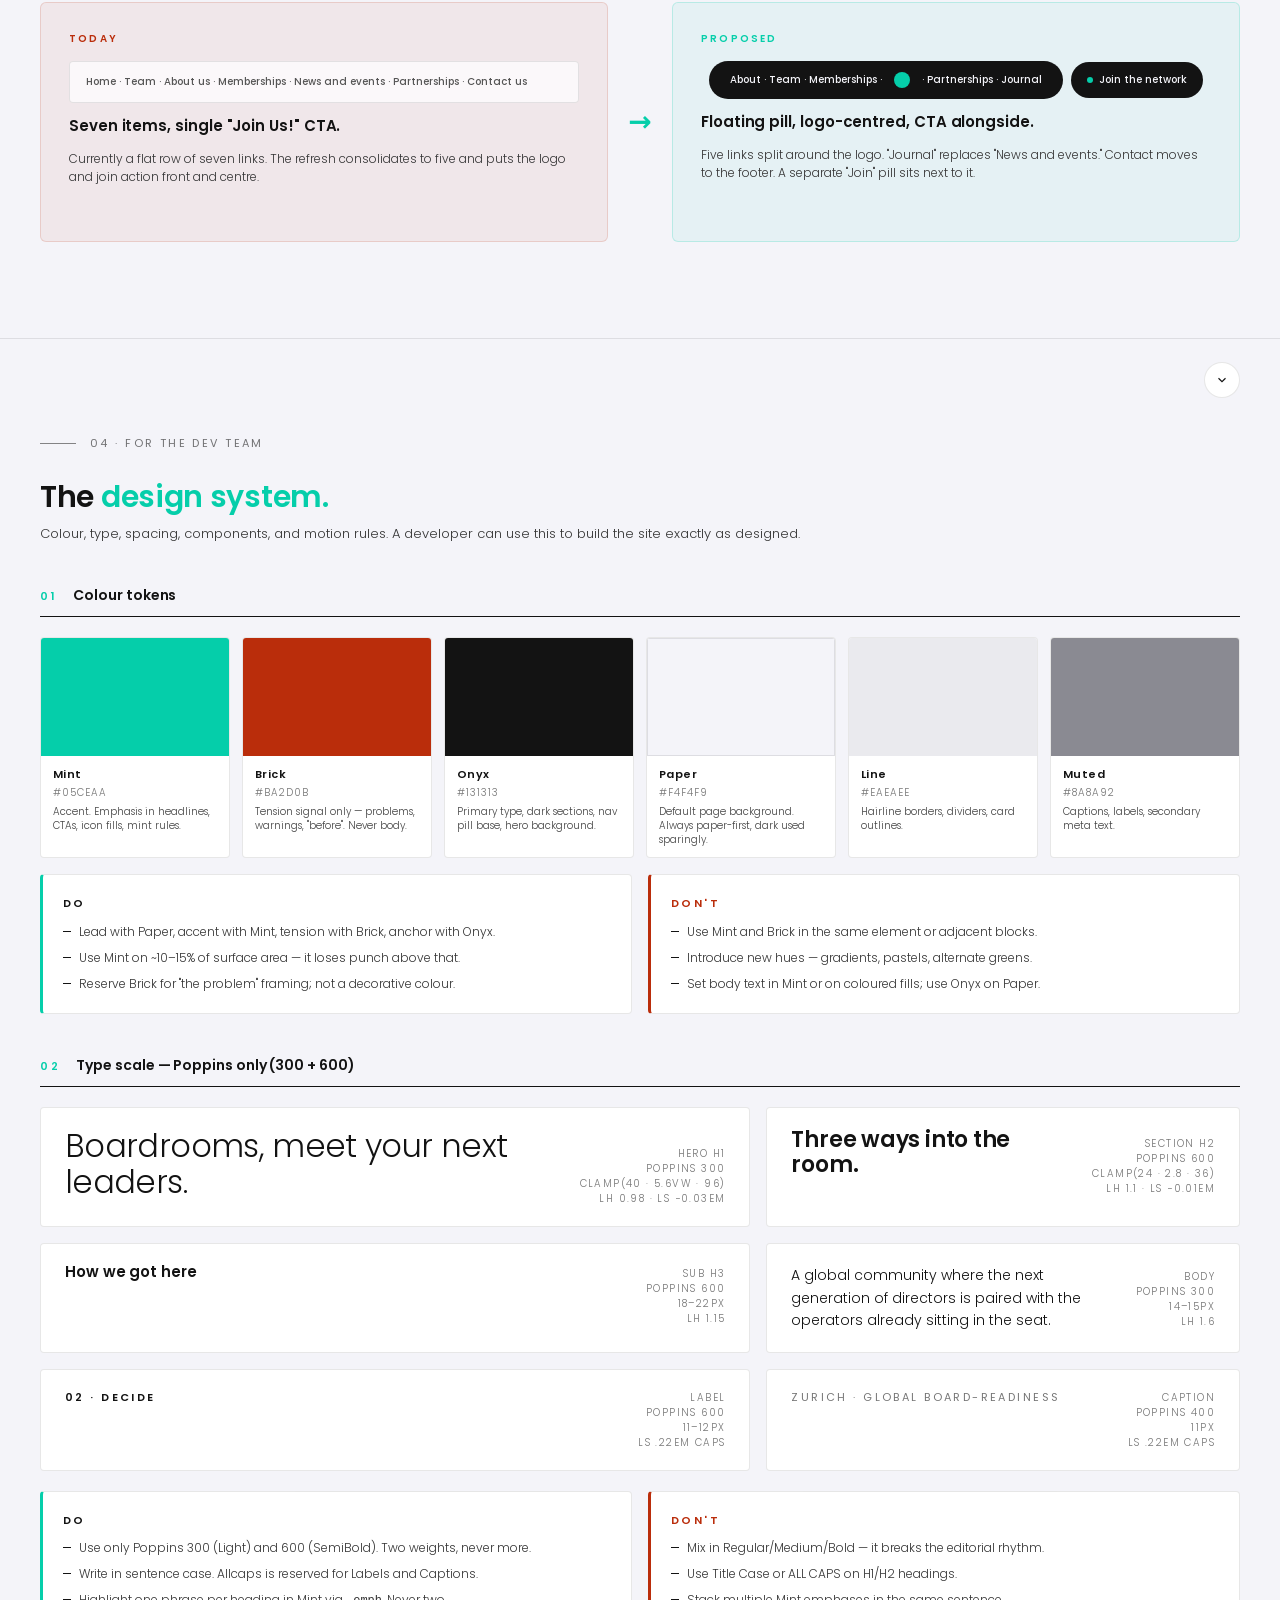
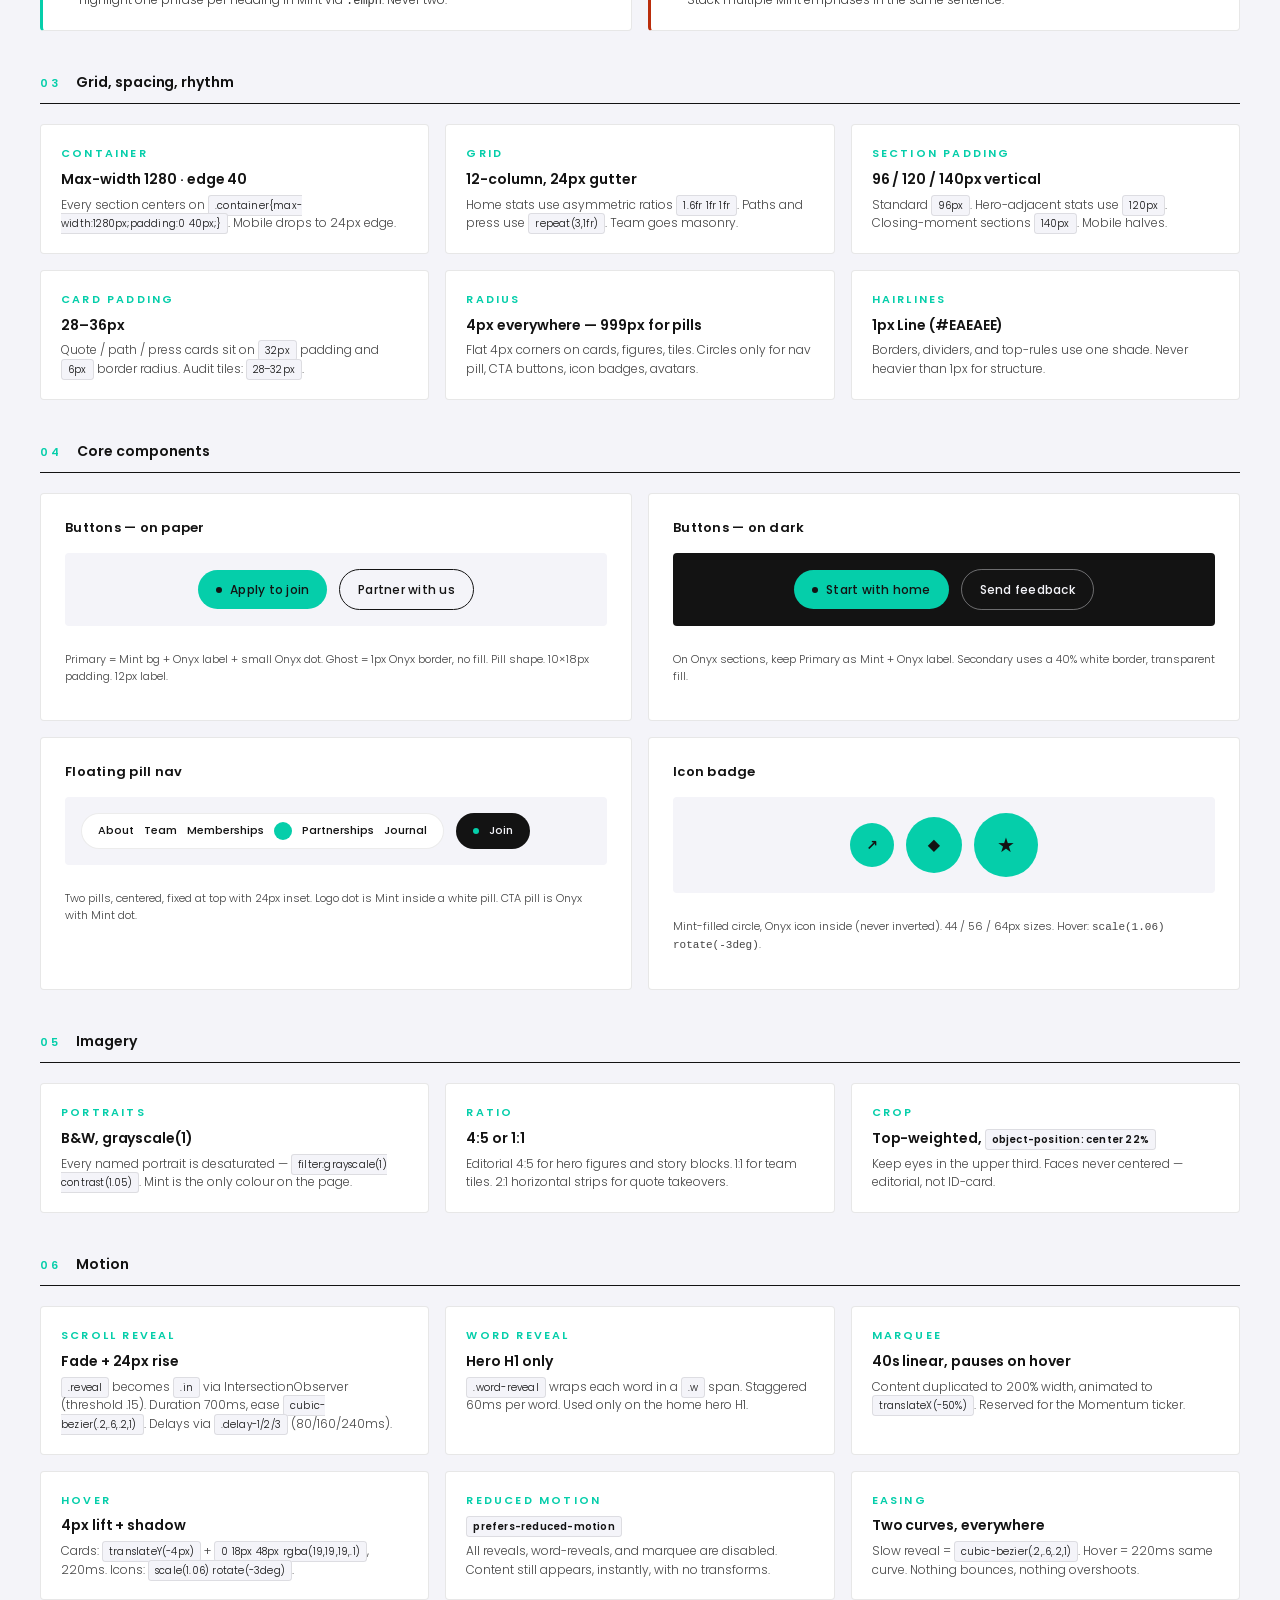
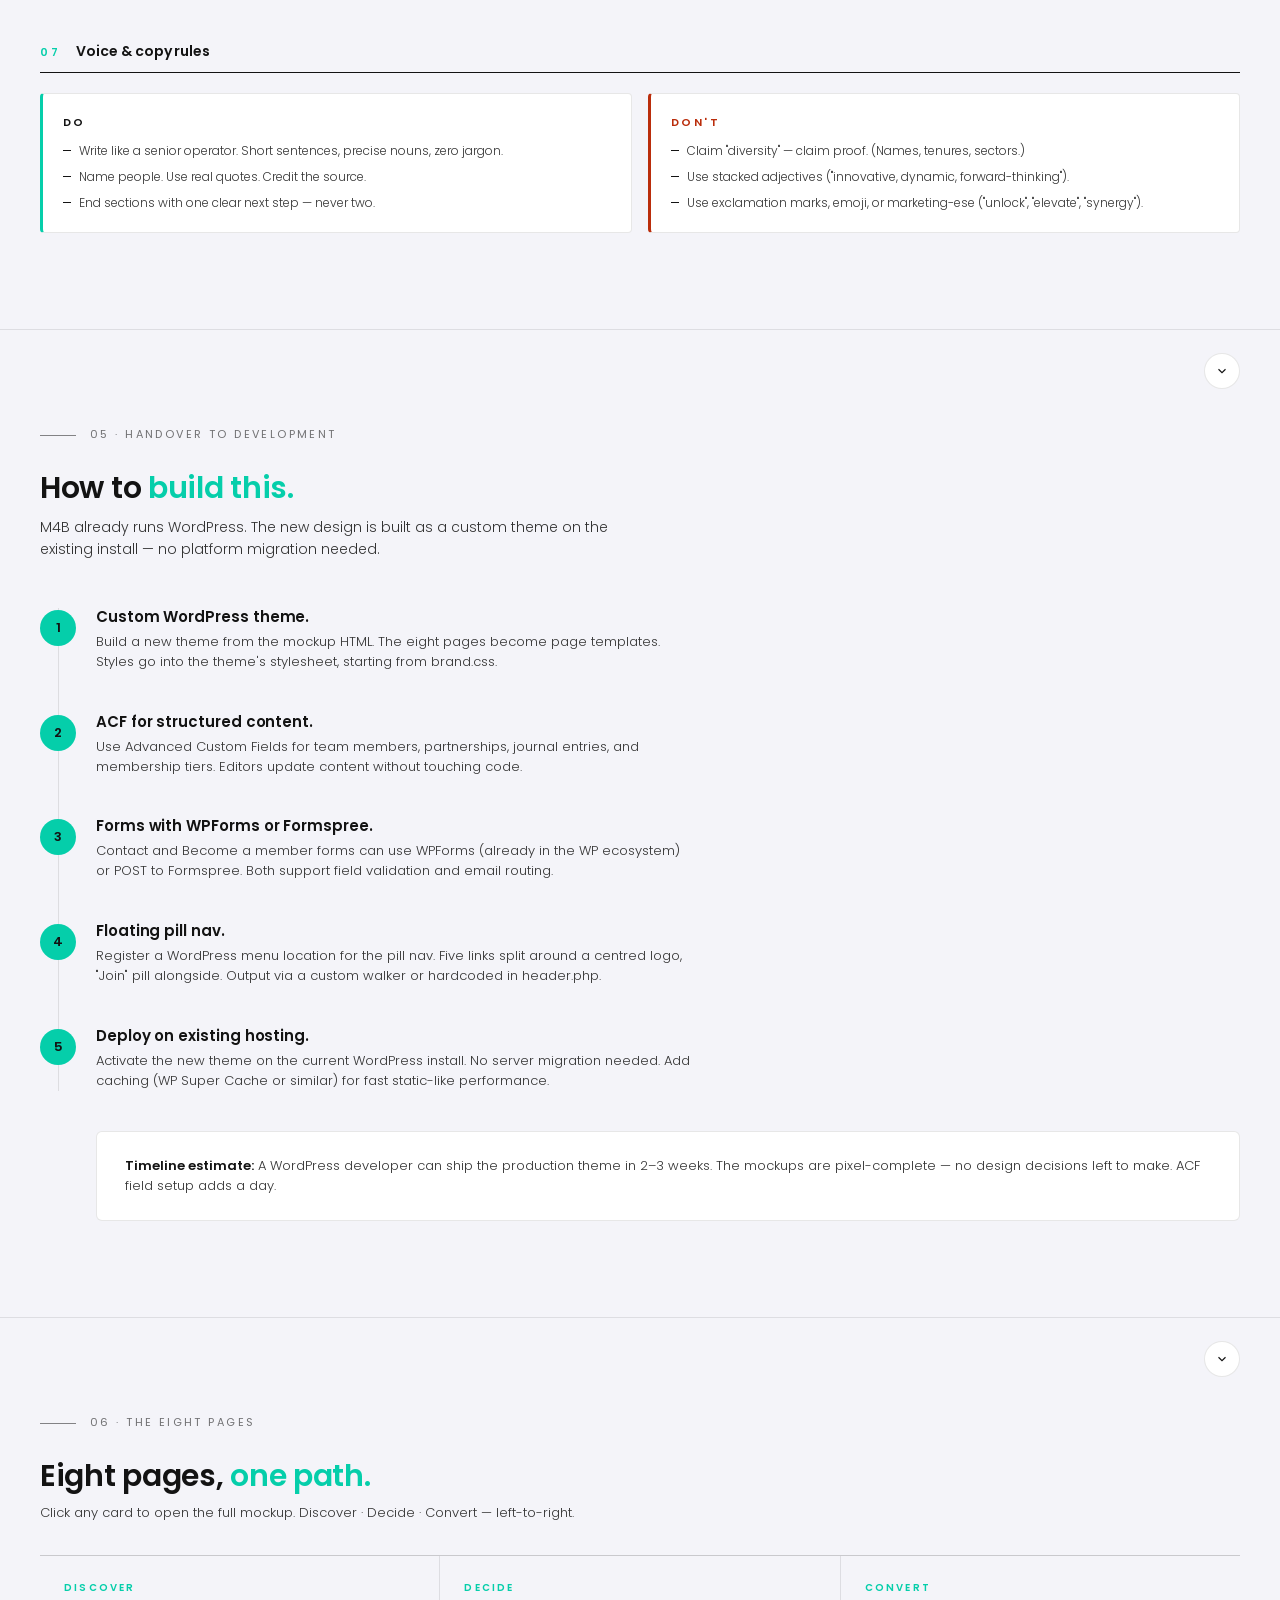
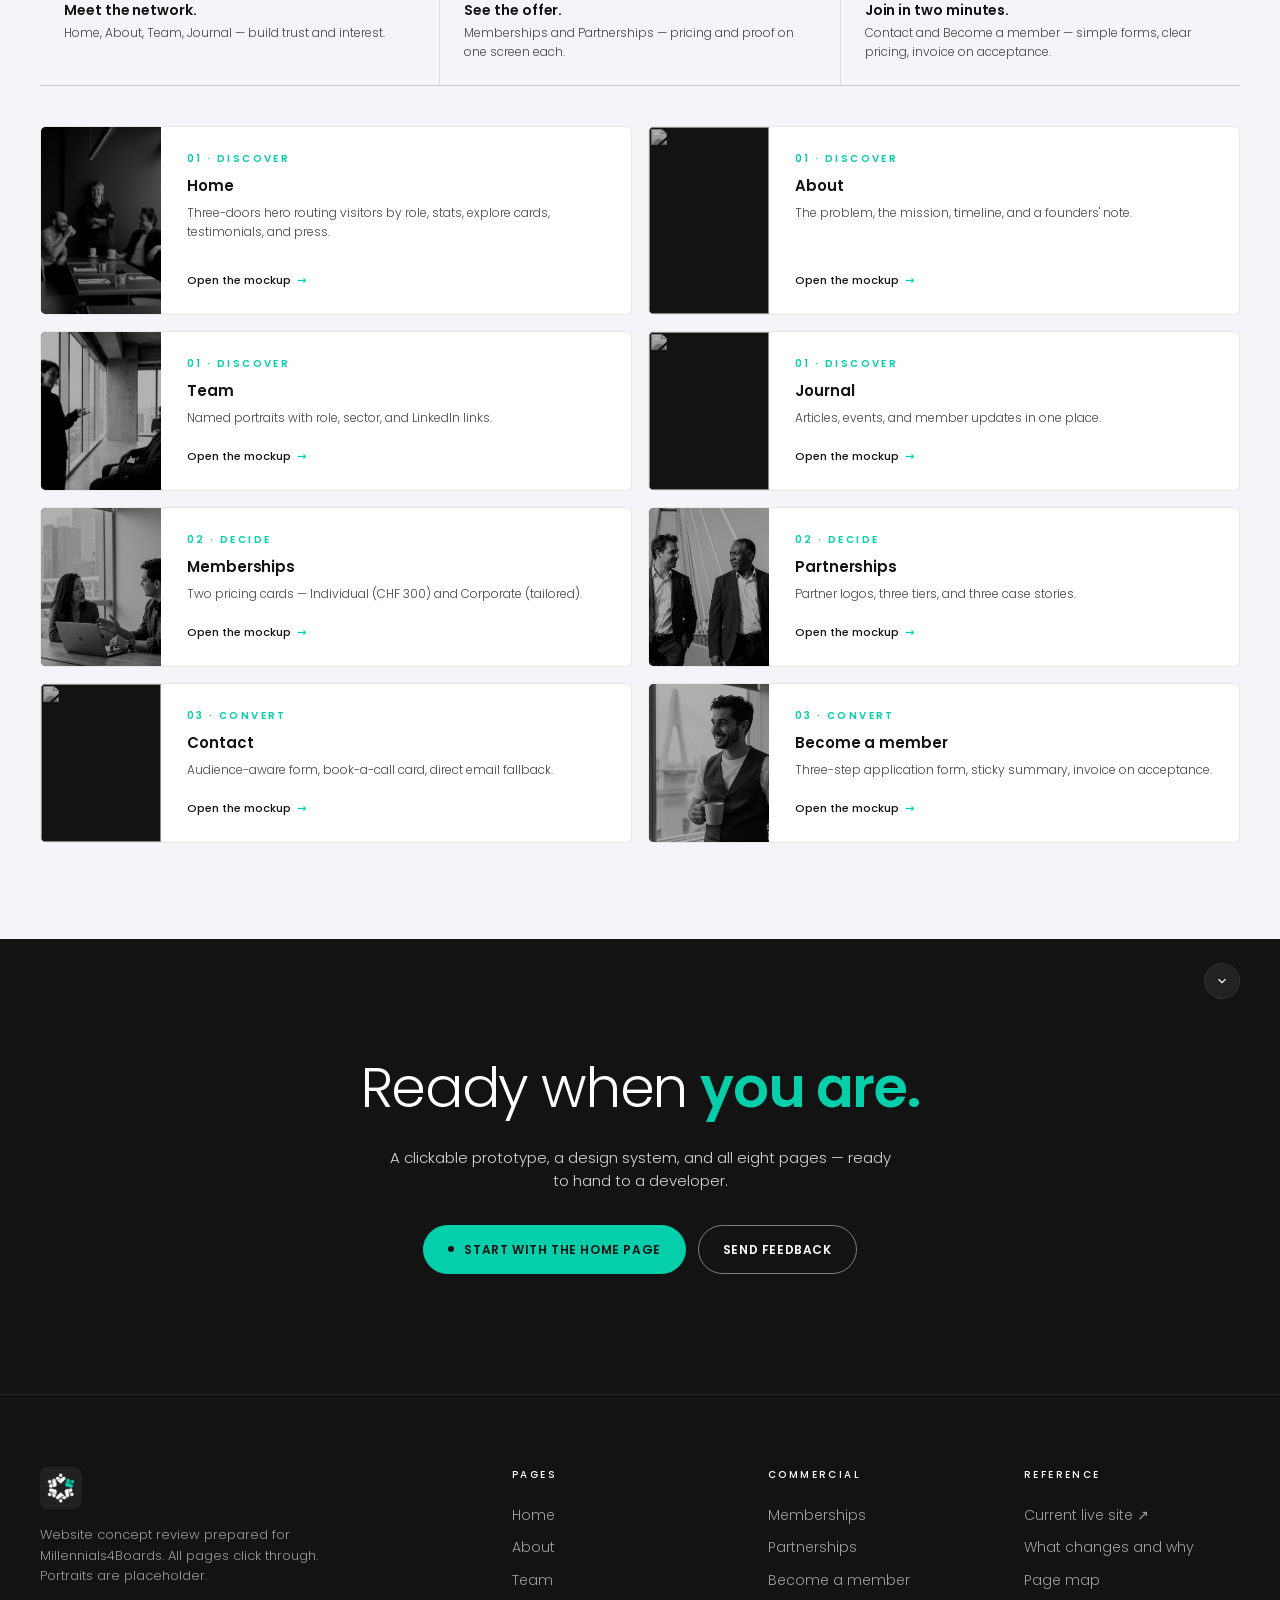
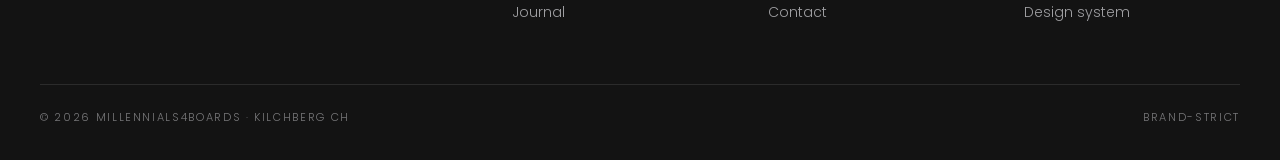
==== commit 53858b17: "Index: dynamic section rhythm + WordPress migration" ====
--- a/index.html
+++ b/index.html
@@ -61,43 +61,49 @@
   .cover-bar-inner{max-width:1280px;margin:0 auto;padding:0 40px;display:flex;justify-content:space-between;flex-wrap:wrap;gap:20px;}
   .cover-bar b{color:var(--onyx);font-weight:600;}
 
-  /* ============ AUDIT ============ */
-  .audit{padding:96px 0 48px;background:var(--paper);}
+  /* ============ AUDIT — dark onyx band ============ */
+  .audit{padding:96px 0 80px;background:var(--onyx);color:var(--paper);}
   .audit .lead{max-width:760px;margin:0 0 56px;}
-  .audit h2{margin:0 0 14px;font-size:clamp(22px,2.4vw,30px);}
-  .audit .q{font-family:"Poppins",sans-serif;font-weight:300;font-size:14px;line-height:1.6;color:#2a2a2a;margin:0;max-width:700px;}
-  .audit-grid{display:grid;grid-template-columns:repeat(3,1fr);gap:1px;background:var(--line);border-top:1px solid var(--line);border-bottom:1px solid var(--line);}
-  .audit-card{background:var(--paper);padding:32px 28px;display:flex;flex-direction:column;gap:12px;min-height:280px;}
+  .audit h2{margin:0 0 14px;font-size:clamp(22px,2.4vw,30px);color:#fff;}
+  .audit h2 .emph{color:var(--mint);}
+  .audit .q{font-family:"Poppins",sans-serif;font-weight:300;font-size:14px;line-height:1.6;color:rgba(244,244,249,.72);margin:0;max-width:700px;}
+  .audit .eyebrow .bar{background:var(--mint);}
+  .audit .caption{color:rgba(244,244,249,.5);}
+  .audit-grid{display:grid;grid-template-columns:repeat(3,1fr);gap:1px;background:rgba(244,244,249,.12);}
+  .audit-card{background:var(--onyx);padding:32px 28px;display:flex;flex-direction:column;gap:12px;min-height:260px;}
   .audit-card .n{font-size:11px;font-weight:600;color:var(--mint);letter-spacing:.22em;text-transform:uppercase;}
-  .audit-card h3{font-family:"Poppins",sans-serif;font-weight:600;font-size:14px;line-height:1.22;letter-spacing:-0.005em;margin:0;}
-  .audit-card p{font-size:13px;line-height:1.55;color:#333;margin:0;font-weight:300;}
-  .audit-card .quote{font-size:11px;color:var(--muted);font-weight:300;border-left:2px solid var(--mint);padding-left:10px;margin-top:auto;line-height:1.5;}
-  .audit-card .quote b{color:var(--onyx);font-weight:600;}
-
-  /* ============ PRINCIPLES — paper with mint rules ============ */
+  .audit-card h3{font-family:"Poppins",sans-serif;font-weight:600;font-size:14px;line-height:1.22;letter-spacing:-0.005em;margin:0;color:#fff;}
+  .audit-card p{font-size:13px;line-height:1.55;color:rgba(244,244,249,.68);margin:0;font-weight:300;}
+
+  /* ============ PRINCIPLES — large-number editorial strip ============ */
   .principles{padding:96px 0;background:var(--paper);border-top:1px solid var(--line);}
   .p-head{max-width:760px;margin:0 0 48px;}
   .p-head h2{font-size:clamp(22px,2.4vw,30px);margin:0 0 12px;}
   .p-head p{font-size:14px;color:#333;max-width:520px;font-weight:300;line-height:1.55;margin:0;}
-  .p-grid{display:grid;grid-template-columns:repeat(5,1fr);gap:28px;}
-  .p-card{padding:22px 0 0;border-top:1px solid var(--onyx);display:flex;flex-direction:column;gap:8px;}
-  .p-card .n{font-family:"Poppins",sans-serif;font-weight:600;font-size:11px;color:var(--mint);letter-spacing:.22em;text-transform:uppercase;}
-  .p-card h3{font-family:"Poppins",sans-serif;font-weight:600;font-size:15px;line-height:1.22;letter-spacing:-0.005em;margin:0;color:var(--onyx);}
-  .p-card p{font-size:12px;line-height:1.55;color:#333;margin:0;font-weight:300;}
-
-  /* ============ NAV BEFORE/AFTER ============ */
+  .p-grid{display:flex;flex-direction:column;gap:0;}
+  .p-card{display:grid;grid-template-columns:100px 1fr;gap:28px;align-items:baseline;padding:28px 0;border-top:1px solid var(--line);}
+  .p-card:last-child{border-bottom:1px solid var(--line);}
+  .p-card .n{font-family:"Poppins",sans-serif;font-weight:600;font-size:clamp(48px,5vw,72px);color:var(--mint);letter-spacing:-0.03em;line-height:1;text-transform:none;}
+  .p-card .p-text{display:flex;flex-direction:column;gap:6px;}
+  .p-card h3{font-family:"Poppins",sans-serif;font-weight:600;font-size:17px;line-height:1.22;letter-spacing:-0.005em;margin:0;color:var(--onyx);}
+  .p-card p{font-size:13px;line-height:1.55;color:#333;margin:0;font-weight:300;max-width:520px;}
+
+  /* ============ NAV BEFORE/AFTER — colour contrast ============ */
   .nav-ba{padding:96px 0;background:var(--paper);border-top:1px solid var(--line);}
   .ba-head{max-width:720px;margin:0 0 40px;}
   .ba-head h2{font-size:clamp(22px,2.4vw,30px);margin:0 0 10px;}
   .ba-head p{font-size:13px;line-height:1.55;color:#333;font-weight:300;margin:0;}
-  .ba-grid{display:grid;grid-template-columns:1fr 1fr;gap:24px;}
-  .ba{background:#fff;border:1px solid var(--line);border-radius:6px;padding:28px;display:flex;flex-direction:column;gap:14px;min-height:240px;}
+  .ba-grid{display:grid;grid-template-columns:1fr auto 1fr;gap:0;align-items:stretch;}
+  .ba-arrow{display:flex;align-items:center;justify-content:center;padding:0 20px;font-size:28px;color:var(--mint);font-weight:600;}
+  .ba{border-radius:6px;padding:28px;display:flex;flex-direction:column;gap:14px;min-height:240px;}
+  .ba.before{background:rgba(186,45,11,.06);border:1px solid rgba(186,45,11,.15);}
+  .ba.after{background:rgba(5,206,170,.06);border:1px solid rgba(5,206,170,.2);}
   .ba .label{color:var(--muted);font-size:10px;letter-spacing:.22em;text-transform:uppercase;font-weight:600;}
   .ba.before .label{color:var(--brick);}
   .ba.after .label{color:var(--mint);}
   .ba h3{font-family:"Poppins",sans-serif;font-weight:600;font-size:15px;margin:0;line-height:1.25;letter-spacing:-0.005em;}
   .ba p{font-size:12px;line-height:1.55;color:#333;margin:0;font-weight:300;}
-  .ba .nav-mock{background:var(--paper);border:1px solid var(--line);border-radius:4px;padding:12px 16px;font-size:10px;color:#555;font-weight:500;}
+  .ba .nav-mock{background:rgba(255,255,255,.7);border:1px solid var(--line);border-radius:4px;padding:12px 16px;font-size:10px;color:#555;font-weight:500;}
   /* Proposed nav: two pills side by side, matching the real floating nav */
   .ba.after .nav-row{display:flex;gap:8px;align-items:center;justify-content:center;}
   .ba.after .nav-mock{background:var(--onyx);color:var(--paper);border-color:transparent;border-radius:999px;display:inline-flex;gap:12px;align-items:center;justify-content:center;padding:10px 20px;font-size:10px;font-weight:500;}
@@ -117,8 +123,12 @@
   .stage p{font-size:12px;line-height:1.55;color:#444;margin:0;font-weight:300;}
 
   .page-grid{display:grid;grid-template-columns:repeat(2,1fr);gap:16px;}
-  .page-card{background:#fff;border:1px solid var(--line);border-radius:6px;padding:28px 26px;display:flex;flex-direction:column;gap:12px;transition:transform .22s cubic-bezier(.2,.6,.2,1),border-color .2s,box-shadow .22s;min-height:180px;}
+  .page-card{background:#fff;border:1px solid var(--line);border-radius:6px;overflow:hidden;display:grid;grid-template-columns:120px 1fr;transition:transform .22s cubic-bezier(.2,.6,.2,1),border-color .2s,box-shadow .22s;text-decoration:none;color:inherit;min-height:160px;}
   .page-card:hover{transform:translateY(-3px);border-color:var(--onyx);box-shadow:0 14px 40px rgba(19,19,19,.08);}
+  .page-card .card-thumb{background:var(--onyx);overflow:hidden;position:relative;}
+  .page-card .card-thumb img{width:100%;height:100%;object-fit:cover;filter:grayscale(1) contrast(1.05) brightness(.7);transition:transform .4s;}
+  .page-card:hover .card-thumb img{transform:scale(1.05);}
+  .page-card .card-body{padding:24px 26px;display:flex;flex-direction:column;gap:10px;}
   .page-card .stage-tag{font-size:10px;font-weight:600;color:var(--mint);letter-spacing:.24em;text-transform:uppercase;}
   .page-card h2{font-family:"Poppins",sans-serif;font-weight:600;font-size:15px;letter-spacing:-0.005em;line-height:1.15;margin:0;}
   .page-card p{font-size:12px;line-height:1.55;color:#444;margin:0;font-weight:300;}
@@ -127,10 +137,10 @@
   .page-card:hover .go::after{transform:translateX(4px);}
 
   /* ============ CLOSE — the ONE onyx moment ============ */
-  /* Close section — bulletproof dark theme, no variable fallback */
-  .sec-wrap[data-sec="close"]{background:#131313 !important;}
-  .sec-wrap[data-sec="close"] .sec-toggle{background:#222 !important;border-color:#333 !important;}
-  .sec-wrap[data-sec="close"] .sec-toggle svg{stroke:#fff !important;}
+  /* Dark section wrappers — bulletproof dark theme */
+  .sec-wrap[data-sec="close"],.sec-wrap[data-sec="audit"]{background:#131313 !important;}
+  .sec-wrap[data-sec="close"] .sec-toggle,.sec-wrap[data-sec="audit"] .sec-toggle{background:#222 !important;border-color:#333 !important;}
+  .sec-wrap[data-sec="close"] .sec-toggle svg,.sec-wrap[data-sec="audit"] .sec-toggle svg{stroke:#fff !important;}
   section.close{padding:120px 0 !important;background:#131313 !important;color:#F4F4F9 !important;}
   section.close .close-inner{max-width:880px;margin:0 auto;padding:0 40px;text-align:center;display:flex;flex-direction:column;gap:28px;align-items:center;}
   section.close h2{
@@ -147,18 +157,19 @@
   section.close .btn-outline-light{border:1px solid rgba(255,255,255,.45) !important;color:#ffffff !important;background:transparent !important;}
   section.close .btn-outline-light:hover{background:rgba(255,255,255,.1) !important;border-color:#ffffff !important;color:#ffffff !important;}
 
-  /* ============ MIGRATION ============ */
+  /* ============ MIGRATION — vertical timeline ============ */
   .migration{padding:96px 0;background:var(--paper);border-top:1px solid var(--line);}
   .migration .mig-head{max-width:760px;margin:0 0 48px;}
   .migration .mig-head h2{font-size:clamp(22px,2.4vw,30px);margin:0 0 12px;}
   .migration .mig-head p{font-size:14px;color:#333;max-width:580px;font-weight:300;line-height:1.55;margin:0;}
-  .mig-grid{display:grid;grid-template-columns:repeat(2,1fr);gap:1px;background:var(--line);border-top:1px solid var(--line);border-bottom:1px solid var(--line);}
-  .mig-card{background:var(--paper);padding:32px 28px;display:flex;flex-direction:column;gap:10px;}
-  .mig-card .n{font-size:11px;font-weight:600;color:var(--mint);letter-spacing:.22em;text-transform:uppercase;}
-  .mig-card h3{font-family:"Poppins",sans-serif;font-weight:600;font-size:14px;line-height:1.22;letter-spacing:-0.005em;margin:0;}
-  .mig-card p{font-size:13px;line-height:1.55;color:#333;margin:0;font-weight:300;}
-  .mig-card code{font-size:11px;color:var(--onyx);background:#fff;border:1px solid var(--line);padding:2px 6px;border-radius:3px;}
-  .mig-note{margin-top:32px;padding:24px 28px;background:#fff;border:1px solid var(--line);border-radius:6px;font-size:13px;line-height:1.55;color:#333;font-weight:300;}
+  .mig-timeline{position:relative;padding-left:56px;}
+  .mig-timeline::before{content:"";position:absolute;left:18px;top:0;bottom:0;width:1px;background:var(--line);}
+  .mig-step{position:relative;padding:0 0 40px;}
+  .mig-step:last-child{padding-bottom:0;}
+  .mig-step .mig-dot{position:absolute;left:-56px;top:2px;width:36px;height:36px;border-radius:999px;background:var(--mint);display:flex;align-items:center;justify-content:center;font-family:"Poppins",sans-serif;font-weight:600;font-size:13px;color:var(--onyx);z-index:1;}
+  .mig-step h3{font-family:"Poppins",sans-serif;font-weight:600;font-size:15px;line-height:1.22;letter-spacing:-0.005em;margin:0 0 6px;}
+  .mig-step p{font-size:13px;line-height:1.55;color:#333;margin:0;font-weight:300;max-width:600px;}
+  .mig-note{margin-top:40px;margin-left:56px;padding:24px 28px;background:#fff;border:1px solid var(--line);border-radius:6px;font-size:13px;line-height:1.55;color:#333;font-weight:300;}
   .mig-note b{font-weight:600;color:var(--onyx);}
 
   /* ============ DESIGN SYSTEM ============ */
@@ -229,9 +240,14 @@
   .ds-do li::before{content:"";position:absolute;left:0;top:8px;width:8px;height:1px;background:var(--onyx);}
 
   @media (max-width: 1100px){
-    .cover-grid,.close-inner,.ba-grid,.page-grid,.funnel{grid-template-columns:1fr;gap:32px;}
+    .cover-grid,.close-inner,.page-grid,.funnel{grid-template-columns:1fr;gap:32px;}
+    .ba-grid{grid-template-columns:1fr;gap:16px;}
+    .ba-arrow{transform:rotate(90deg);padding:8px 0;}
     .audit-grid{grid-template-columns:1fr;}
-    .p-grid{grid-template-columns:repeat(2,1fr);gap:24px;}
+    .p-card{grid-template-columns:72px 1fr;gap:20px;}
+    .p-card .n{font-size:clamp(36px,4vw,48px);}
+    .page-card{grid-template-columns:1fr;min-height:auto;}
+    .page-card .card-thumb{aspect-ratio:3/1;}
     .ds-color-grid{grid-template-columns:repeat(3,1fr);}
     .ds-type{grid-template-columns:1fr;}
     .ds-rules,.ds-comps,.ds-do{grid-template-columns:1fr;}
@@ -358,7 +374,7 @@
   <div class="sec-body">
 <section class="audit reveal" id="audit"><div class="container">
   <div class="lead">
-    <div class="eyebrow"><span class="bar"></span><span class="caption">01 · Six UX moments, tightened</span></div>
+    <div class="eyebrow"><span class="bar"></span><span class="caption">01 · Six things that change</span></div>
     <h2 class="section-h2">Keep the story. <span class="emph">Sharpen the path.</span></h2>
     <p class="q">The proposition and the people stay the same. Six things change in how visitors become members.</p>
   </div>
@@ -411,11 +427,11 @@
     <p>Five rules that shaped every section. Useful as a handover brief for anyone writing or building the site.</p>
   </div>
   <div class="p-grid">
-    <div class="p-card reveal"><span class="n">01</span><h3>Specific over generic.</h3><p>Real stats, named testimonials, actual article titles.</p></div>
-    <div class="p-card reveal delay-1"><span class="n">02</span><h3>Three audience paths.</h3><p>Aspiring directors, sitting directors, and corporates each get their own entry point.</p></div>
-    <div class="p-card reveal delay-2"><span class="n">03</span><h3>Proof before pitch.</h3><p>Names, press mentions, and member results shown before any ask.</p></div>
-    <div class="p-card reveal delay-3"><span class="n">04</span><h3>Brand-strict.</h3><p>Poppins Light + SemiBold. Mint as the single accent colour.</p></div>
-    <div class="p-card reveal delay-4"><span class="n">05</span><h3>Clear pricing.</h3><p>Two pricing cards, a three-step form, and an invoice on acceptance.</p></div>
+    <div class="p-card reveal"><span class="n">01</span><div class="p-text"><h3>Specific over generic.</h3><p>Real stats, named testimonials, actual article titles.</p></div></div>
+    <div class="p-card reveal"><span class="n">02</span><div class="p-text"><h3>Three audience paths.</h3><p>Aspiring directors, sitting directors, and corporates each get their own entry point.</p></div></div>
+    <div class="p-card reveal"><span class="n">03</span><div class="p-text"><h3>Proof before pitch.</h3><p>Names, press mentions, and member results shown before any ask.</p></div></div>
+    <div class="p-card reveal"><span class="n">04</span><div class="p-text"><h3>Brand-strict.</h3><p>Poppins Light + SemiBold. Mint as the single accent colour.</p></div></div>
+    <div class="p-card reveal"><span class="n">05</span><div class="p-text"><h3>Clear pricing.</h3><p>Two pricing cards, a three-step form, and an invoice on acceptance.</p></div></div>
   </div>
 </div></section>
 
@@ -439,6 +455,7 @@
       <h3>Seven items, single "Join Us!" CTA.</h3>
       <p>Currently a flat row of seven links. The refresh consolidates to five and puts the logo and join action front and centre.</p>
     </div>
+    <div class="ba-arrow">→</div>
     <div class="ba after reveal delay-1">
       <span class="label">Proposed</span>
       <div class="nav-row">
@@ -596,54 +613,39 @@
   <div class="mig-head">
     <div class="eyebrow"><span class="bar"></span><span class="caption">05 · Handover to development</span></div>
     <h2 class="section-h2">How to <span class="emph">build this.</span></h2>
-    <p>Everything a developer needs to turn these mockups into a production site. Each card is one step — work top to bottom.</p>
-  </div>
-
-  <div class="mig-grid">
-    <div class="mig-card reveal">
-      <span class="n">01 · Stack</span>
-      <h3>Static site generator + headless CMS.</h3>
-      <p>Use Astro, Next.js (static export), or Eleventy. Content lives in a headless CMS (Sanity, Storyblok, or Notion). The HTML files in this repo are the source of truth for layout and styling.</p>
-    </div>
-    <div class="mig-card reveal delay-1">
-      <span class="n">02 · Styles</span>
-      <h3>Use <code>brand.css</code> as-is.</h3>
-      <p>All colour tokens, type scale, spacing, and component styles are in one file. Copy it into the project. The design system section above documents every rule.</p>
-    </div>
-    <div class="mig-card reveal">
-      <span class="n">03 · Pages</span>
-      <h3>One template per page type.</h3>
-      <p>Eight pages, three templates: editorial (Home, About, Journal), grid (Team, Partnerships), and form (Contact, Become a member, Memberships). Copy the HTML structure from each mockup.</p>
-    </div>
-    <div class="mig-card reveal delay-1">
-      <span class="n">04 · Navigation</span>
-      <h3>Floating pill nav on every page.</h3>
-      <p>The nav is a fixed-position pill centred at top. Logo dot in the middle, five links split around it. A separate "Join" pill sits alongside. Code is in each mockup's header.</p>
-    </div>
-    <div class="mig-card reveal">
-      <span class="n">05 · Forms</span>
-      <h3>Contact and Become a member use Formspree.</h3>
-      <p>Both forms POST to Formspree. Replace the placeholder ID (<code>xyzplaceholder</code>) in each form's <code>action</code> attribute with a real Formspree form ID. Fields have <code>name</code> attributes and HTML5 validation.</p>
-    </div>
-    <div class="mig-card reveal delay-1">
-      <span class="n">06 · Invoicing</span>
-      <h3>Invoice after acceptance.</h3>
-      <p>Members apply first, then receive an invoice upon acceptance. No online payment at checkout — standard Swiss invoicing. The "Become a member" page is an application form only.</p>
-    </div>
-    <div class="mig-card reveal">
-      <span class="n">07 · Content</span>
-      <h3>CMS content types to create.</h3>
-      <p>Team Member (name, role, portrait, LinkedIn, sector). Journal Entry (title, date, body, category). Partnership (name, logo, tier, case study). Membership Tier (name, price, features).</p>
-    </div>
-    <div class="mig-card reveal delay-1">
-      <span class="n">08 · Hosting</span>
-      <h3>Deploy to Vercel, Netlify, or GitHub Pages.</h3>
-      <p>Static output, no server required. Connect the Git repo, set build command, deploy. Add a custom domain and SSL is automatic. Current staging is on GitHub Pages.</p>
+    <p>M4B already runs WordPress. The new design is built as a custom theme on the existing install — no platform migration needed.</p>
+  </div>
+
+  <div class="mig-timeline">
+    <div class="mig-step reveal">
+      <span class="mig-dot">1</span>
+      <h3>Custom WordPress theme.</h3>
+      <p>Build a new theme from the mockup HTML. The eight pages become page templates. Styles go into the theme's stylesheet, starting from brand.css.</p>
+    </div>
+    <div class="mig-step reveal">
+      <span class="mig-dot">2</span>
+      <h3>ACF for structured content.</h3>
+      <p>Use Advanced Custom Fields for team members, partnerships, journal entries, and membership tiers. Editors update content without touching code.</p>
+    </div>
+    <div class="mig-step reveal">
+      <span class="mig-dot">3</span>
+      <h3>Forms with WPForms or Formspree.</h3>
+      <p>Contact and Become a member forms can use WPForms (already in the WP ecosystem) or POST to Formspree. Both support field validation and email routing.</p>
+    </div>
+    <div class="mig-step reveal">
+      <span class="mig-dot">4</span>
+      <h3>Floating pill nav.</h3>
+      <p>Register a WordPress menu location for the pill nav. Five links split around a centred logo, "Join" pill alongside. Output via a custom walker or hardcoded in header.php.</p>
+    </div>
+    <div class="mig-step reveal">
+      <span class="mig-dot">5</span>
+      <h3>Deploy on existing hosting.</h3>
+      <p>Activate the new theme on the current WordPress install. No server migration needed. Add caching (WP Super Cache or similar) for fast static-like performance.</p>
     </div>
   </div>
 
   <div class="mig-note">
-    <b>Timeline estimate:</b> A developer familiar with the chosen stack can ship a production-ready site in 2–3 weeks. The mockups are pixel-complete — no design decisions left to make. The CMS setup adds another 2–3 days depending on content migration.
+    <b>Timeline estimate:</b> A WordPress developer can ship the production theme in 2–3 weeks. The mockups are pixel-complete — no design decisions left to make. ACF field setup adds a day.
   </div>
 </div></section>
 
@@ -669,44 +671,52 @@
 
   <div class="page-grid">
     <a class="page-card reveal" href="m4b-home-mockup.html">
-      <span class="stage-tag">01 · Discover</span><h2>Home</h2>
+      <div class="card-thumb"><img src="assets/photos/miro-portrait.png" alt=""/></div>
+      <div class="card-body"><span class="stage-tag">01 · Discover</span><h2>Home</h2>
       <p>Three-doors hero routing visitors by role, stats, explore cards, testimonials, and press.</p>
-      <span class="go">Open the mockup</span>
+      <span class="go">Open the mockup</span></div>
     </a>
     <a class="page-card reveal delay-1" href="m4b-about-mockup.html">
-      <span class="stage-tag">01 · Discover</span><h2>About</h2>
+      <div class="card-thumb"><img src="assets/photos/05.png" alt=""/></div>
+      <div class="card-body"><span class="stage-tag">01 · Discover</span><h2>About</h2>
       <p>The problem, the mission, timeline, and a founders' note.</p>
-      <span class="go">Open the mockup</span>
+      <span class="go">Open the mockup</span></div>
     </a>
     <a class="page-card reveal" href="m4b-team-mockup.html">
-      <span class="stage-tag">01 · Discover</span><h2>Team</h2>
+      <div class="card-thumb"><img src="assets/photos/miro-people-1.png" alt=""/></div>
+      <div class="card-body"><span class="stage-tag">01 · Discover</span><h2>Team</h2>
       <p>Named portraits with role, sector, and LinkedIn links.</p>
-      <span class="go">Open the mockup</span>
+      <span class="go">Open the mockup</span></div>
     </a>
     <a class="page-card reveal delay-1" href="m4b-journal-mockup.html">
-      <span class="stage-tag">01 · Discover</span><h2>Journal</h2>
+      <div class="card-thumb"><img src="assets/photos/12.png" alt=""/></div>
+      <div class="card-body"><span class="stage-tag">01 · Discover</span><h2>Journal</h2>
       <p>Articles, events, and member updates in one place.</p>
-      <span class="go">Open the mockup</span>
+      <span class="go">Open the mockup</span></div>
     </a>
     <a class="page-card reveal" href="m4b-memberships-mockup.html">
-      <span class="stage-tag">02 · Decide</span><h2>Memberships</h2>
+      <div class="card-thumb"><img src="assets/photos/03.png" alt=""/></div>
+      <div class="card-body"><span class="stage-tag">02 · Decide</span><h2>Memberships</h2>
       <p>Two pricing cards — Individual (CHF 300) and Corporate (tailored).</p>
-      <span class="go">Open the mockup</span>
+      <span class="go">Open the mockup</span></div>
     </a>
     <a class="page-card reveal delay-1" href="m4b-partnerships-mockup.html">
-      <span class="stage-tag">02 · Decide</span><h2>Partnerships</h2>
+      <div class="card-thumb"><img src="assets/photos/10.png" alt=""/></div>
+      <div class="card-body"><span class="stage-tag">02 · Decide</span><h2>Partnerships</h2>
       <p>Partner logos, three tiers, and three case stories.</p>
-      <span class="go">Open the mockup</span>
+      <span class="go">Open the mockup</span></div>
     </a>
     <a class="page-card reveal" href="m4b-contact-mockup.html">
-      <span class="stage-tag">03 · Convert</span><h2>Contact</h2>
+      <div class="card-thumb"><img src="assets/photos/15.png" alt=""/></div>
+      <div class="card-body"><span class="stage-tag">03 · Convert</span><h2>Contact</h2>
       <p>Audience-aware form, book-a-call card, direct email fallback.</p>
-      <span class="go">Open the mockup</span>
+      <span class="go">Open the mockup</span></div>
     </a>
     <a class="page-card reveal delay-1" href="m4b-become-member-mockup.html">
-      <span class="stage-tag">03 · Convert</span><h2>Become a member</h2>
+      <div class="card-thumb"><img src="assets/photos/04.png" alt=""/></div>
+      <div class="card-body"><span class="stage-tag">03 · Convert</span><h2>Become a member</h2>
       <p>Three-step application form, sticky summary, invoice on acceptance.</p>
-      <span class="go">Open the mockup</span>
+      <span class="go">Open the mockup</span></div>
     </a>
   </div>
 </div></section>
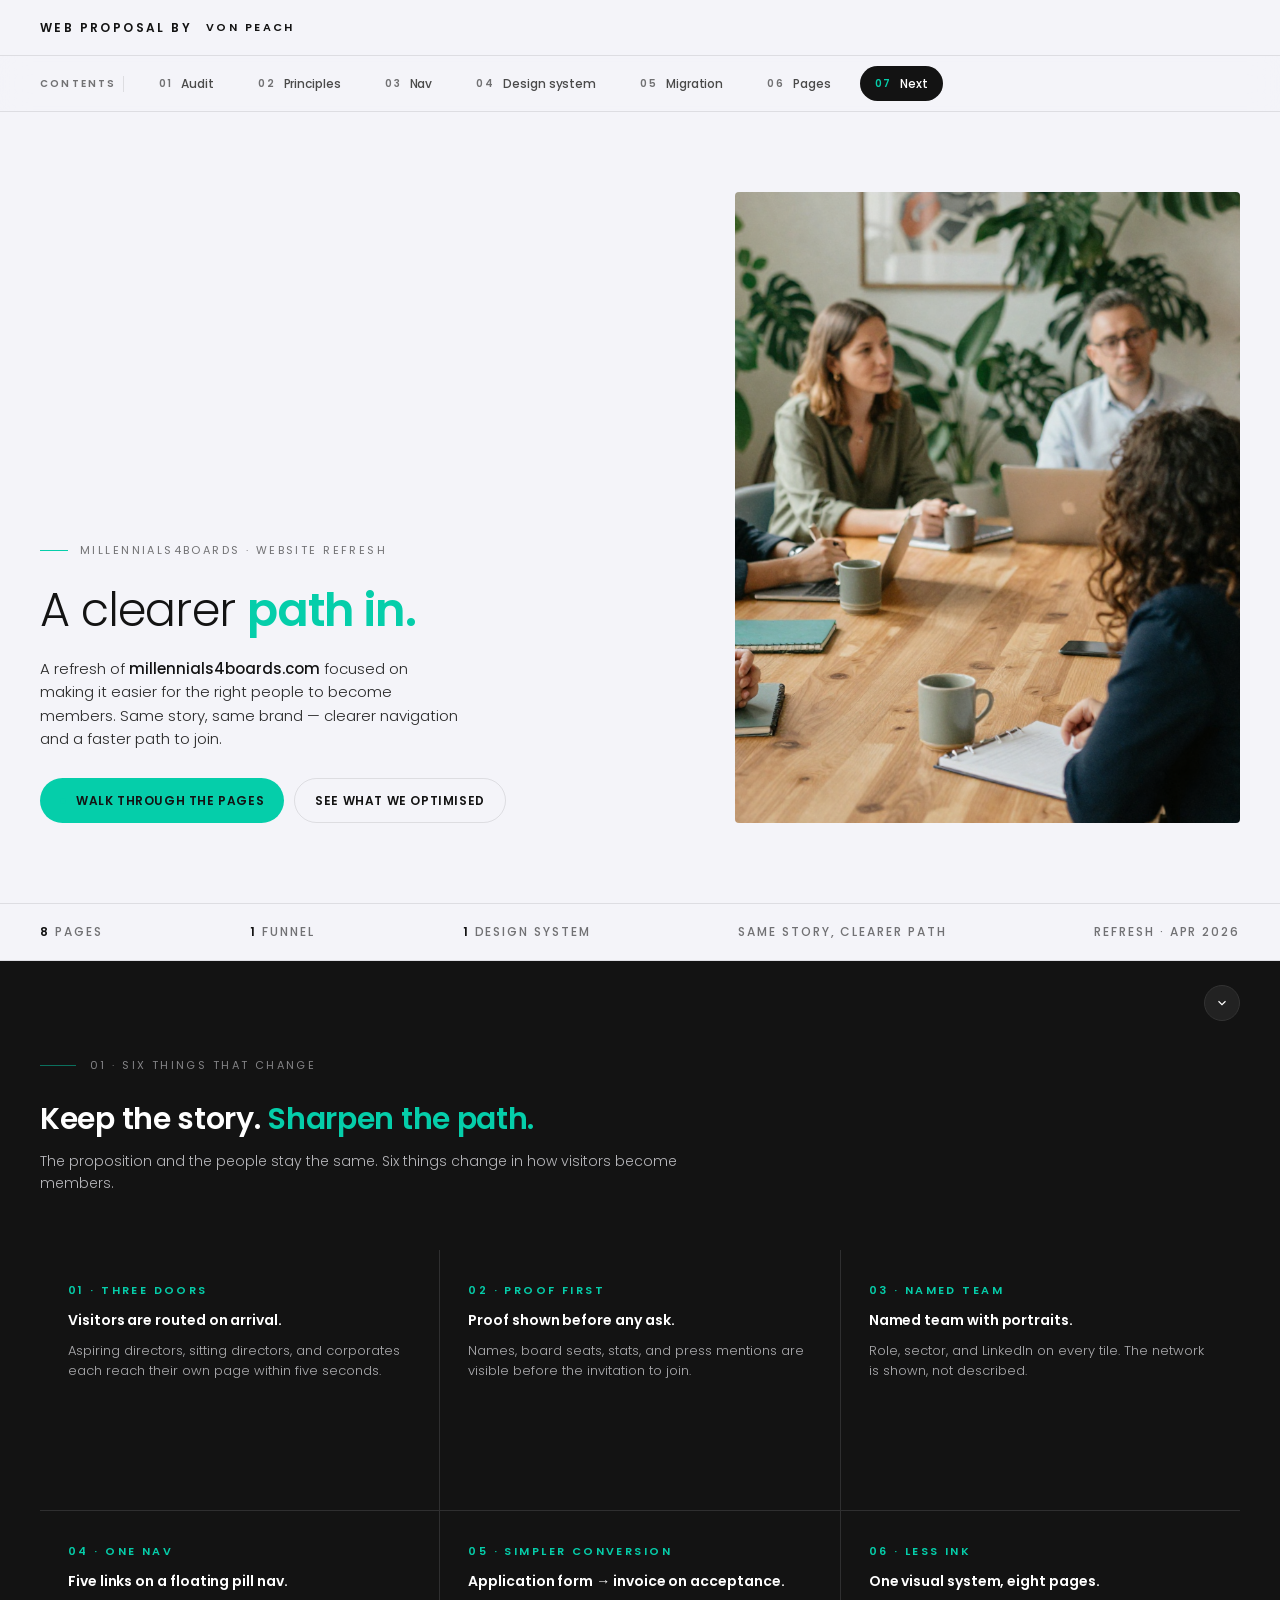
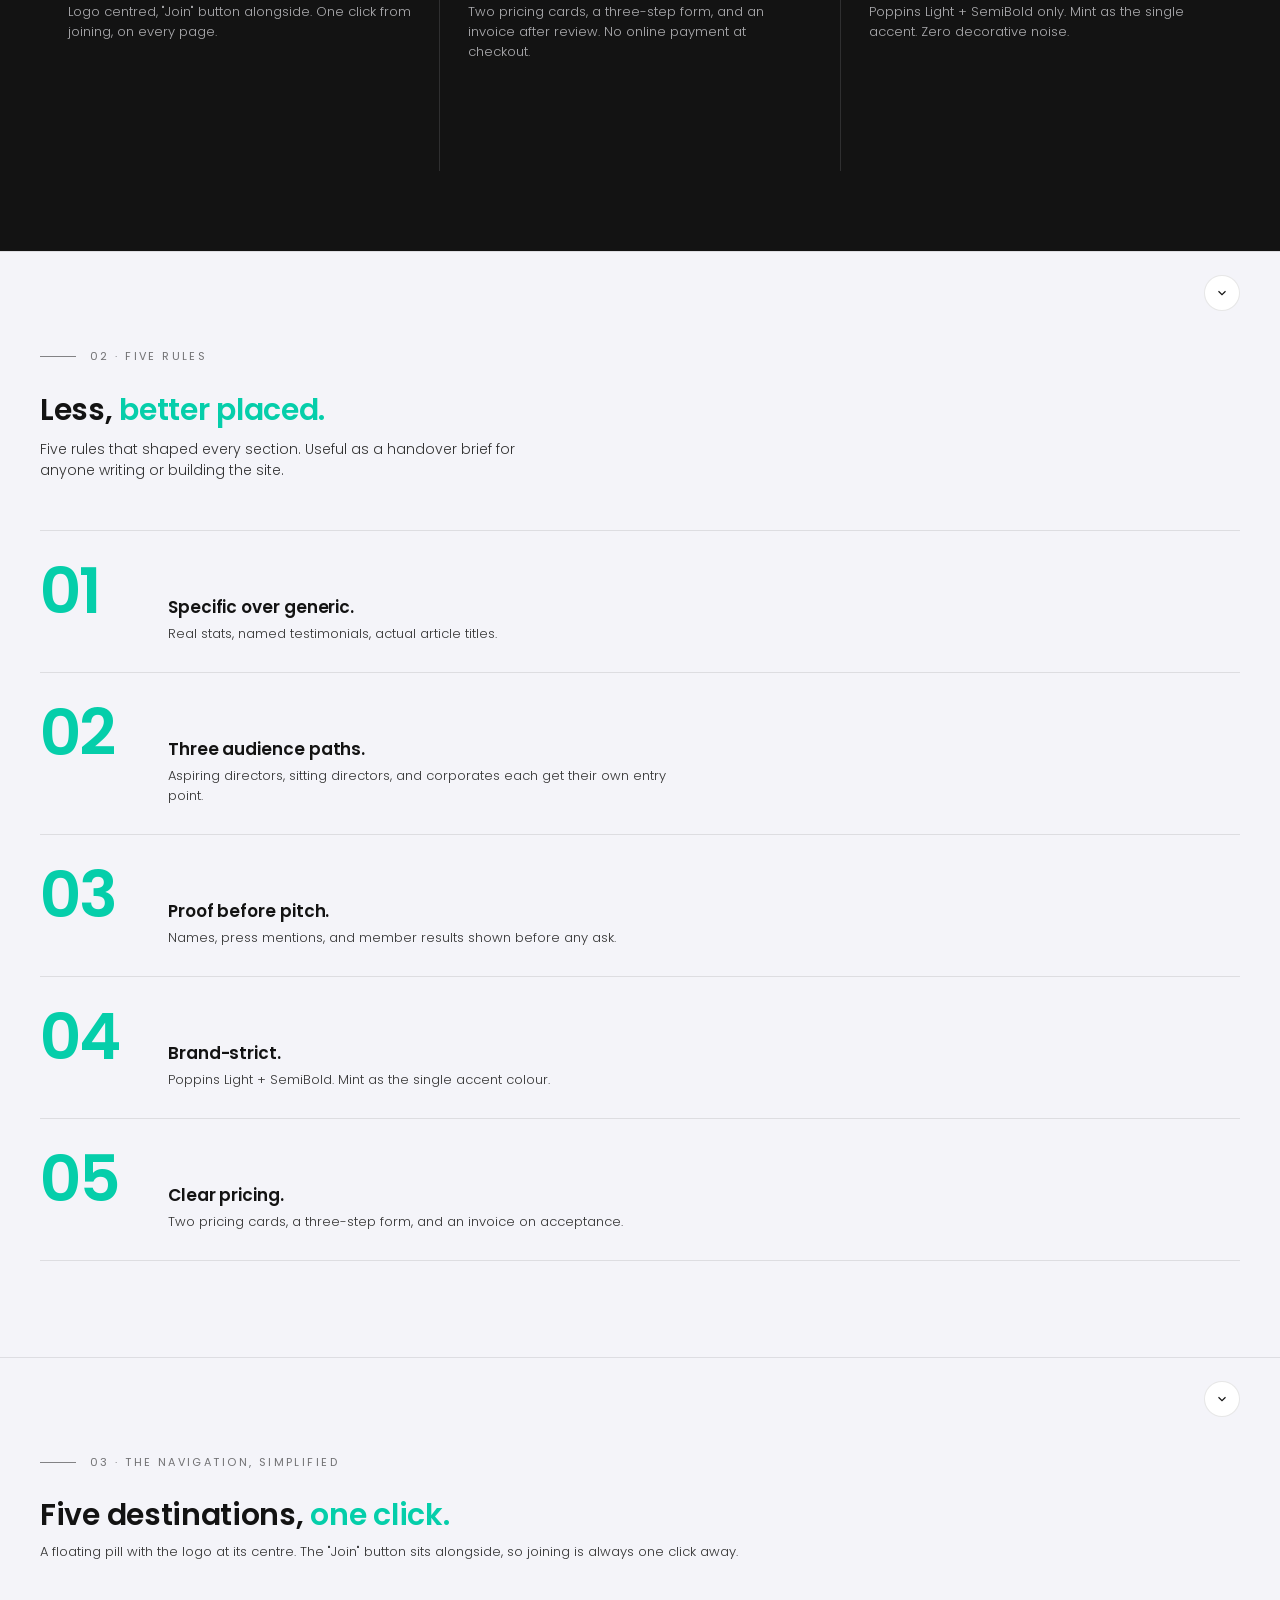
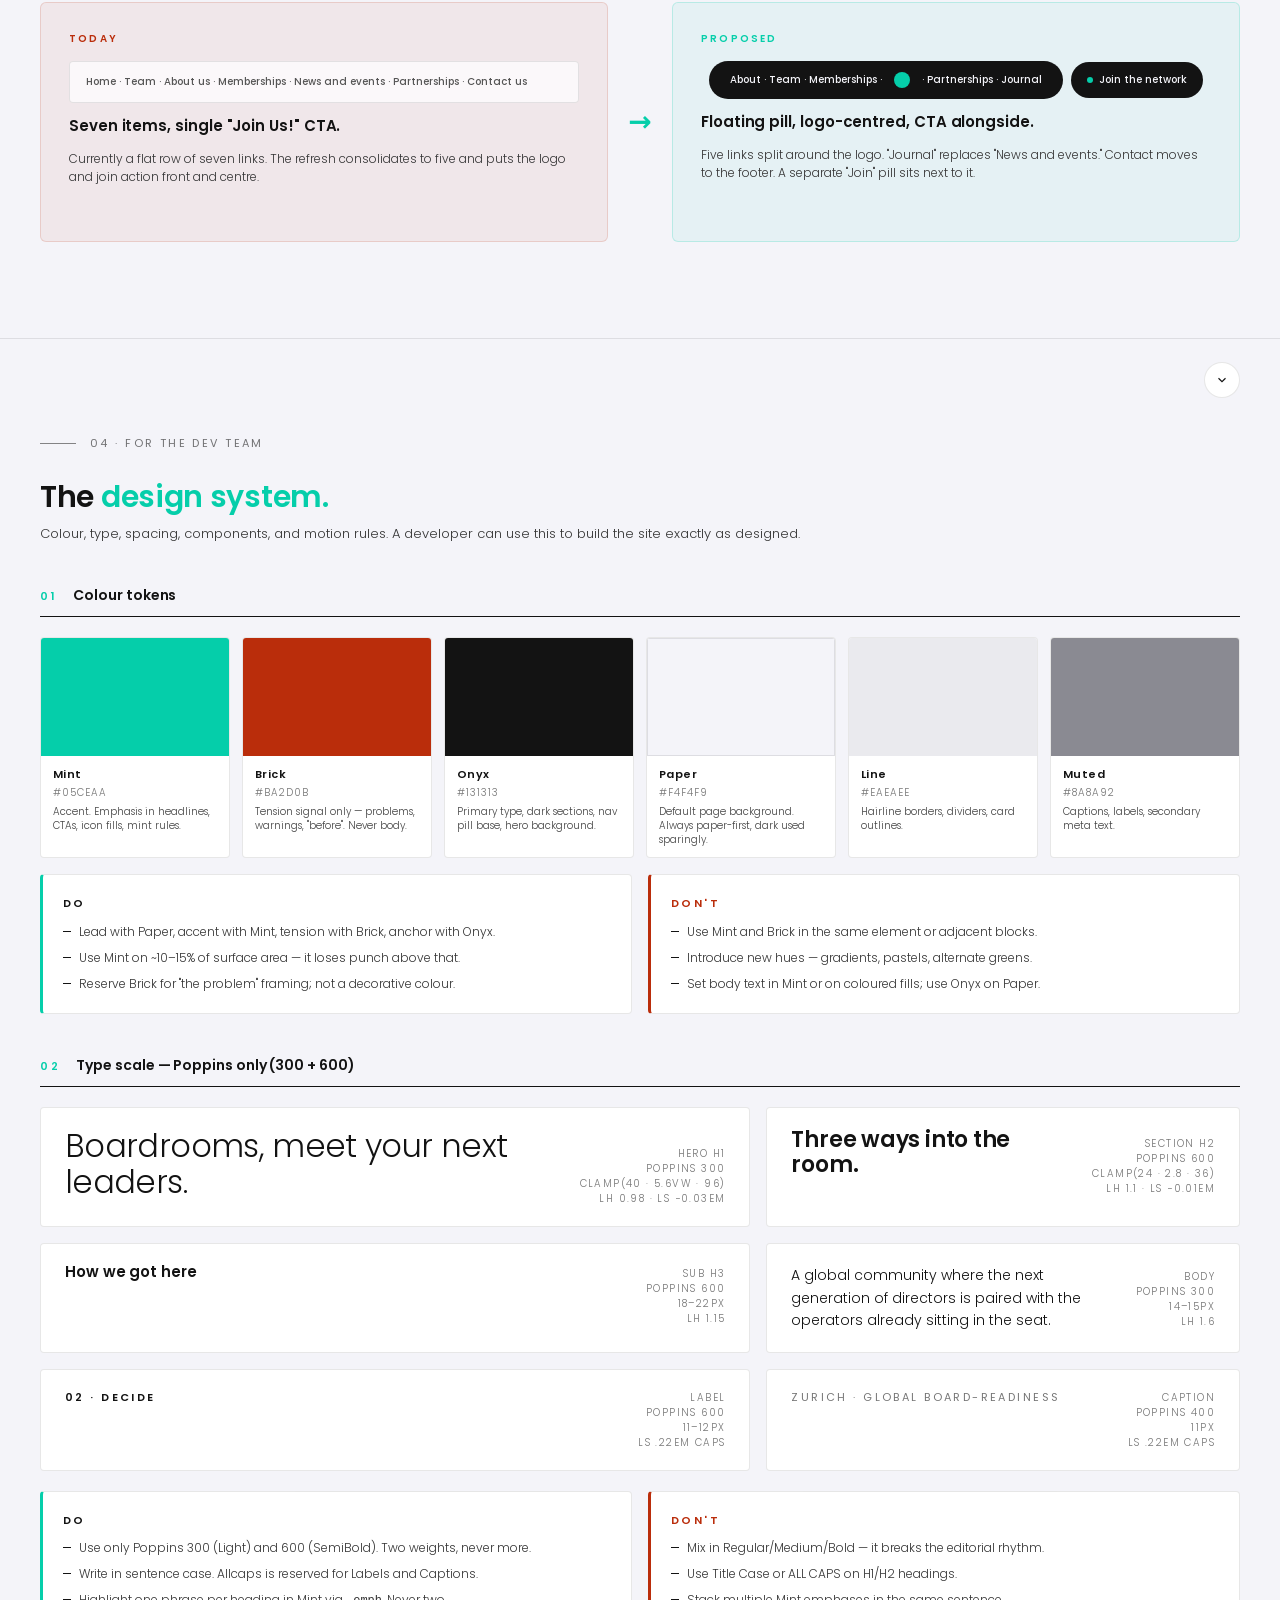
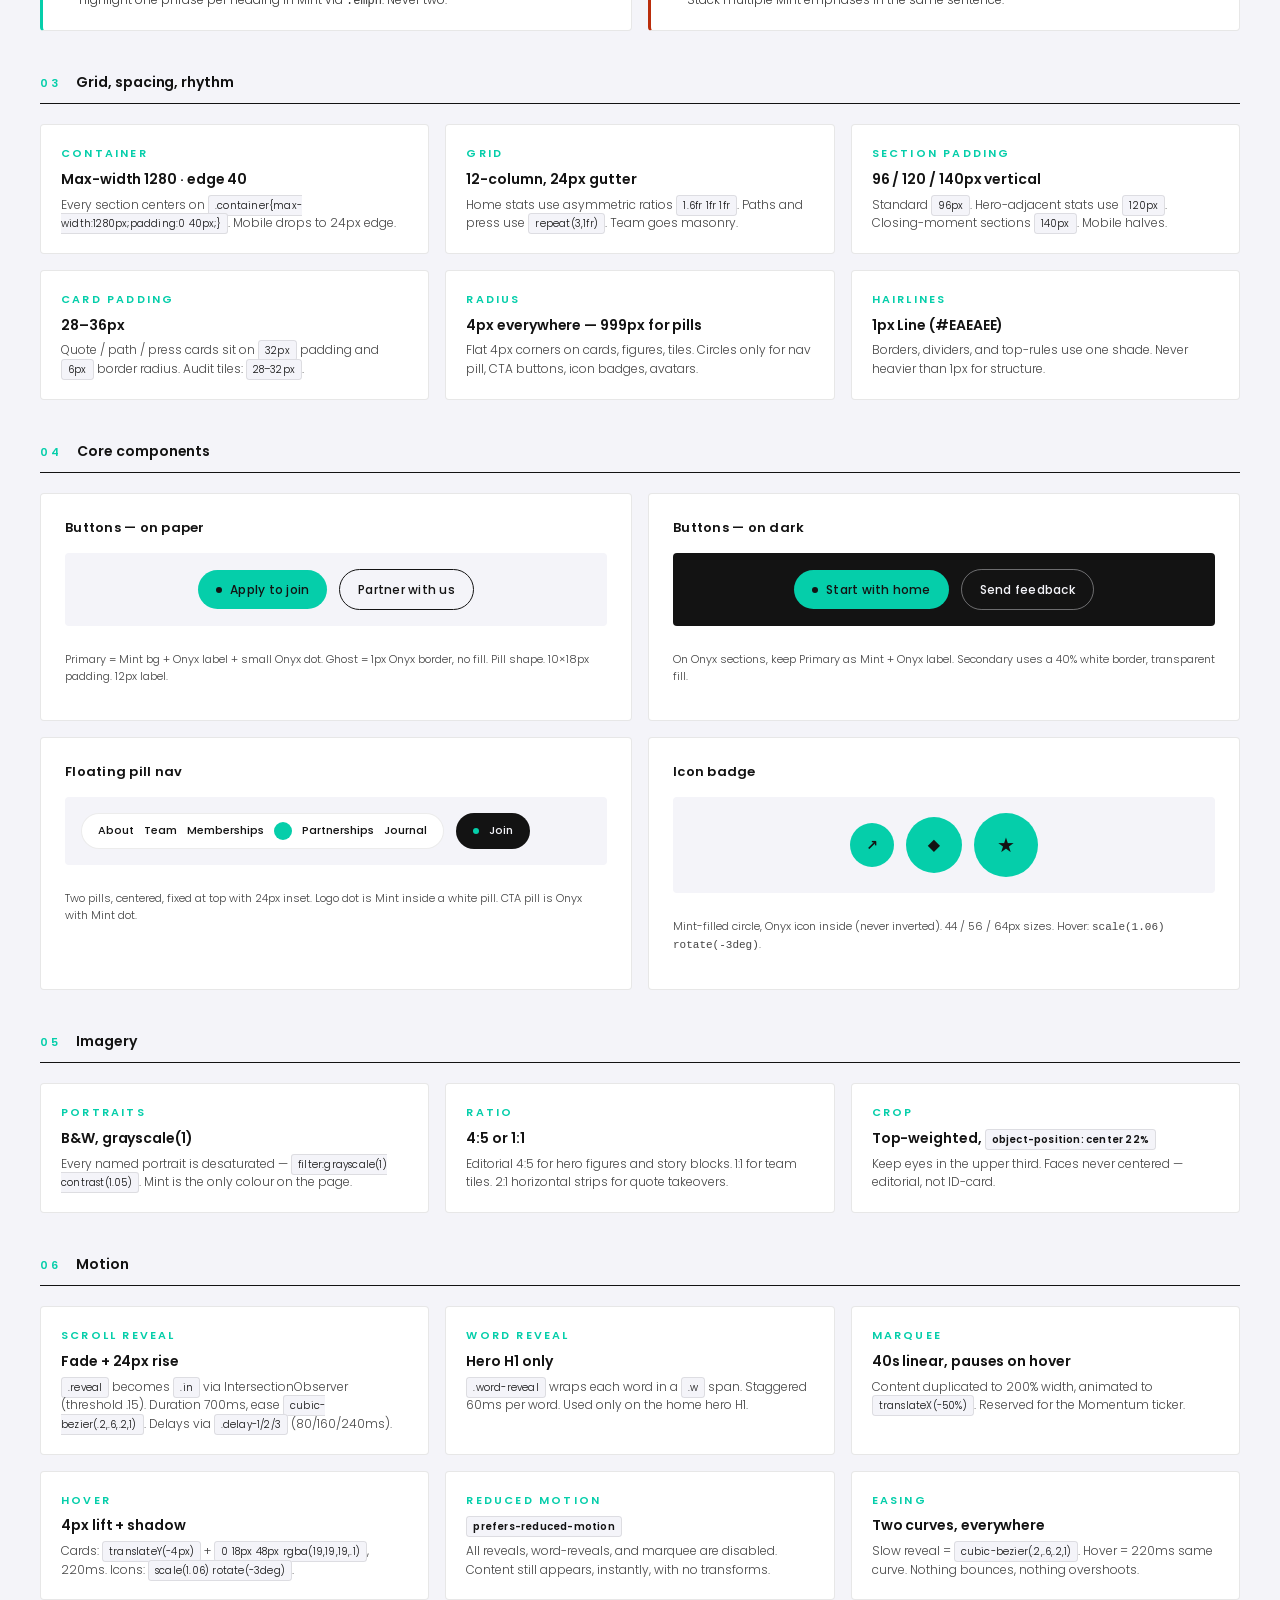
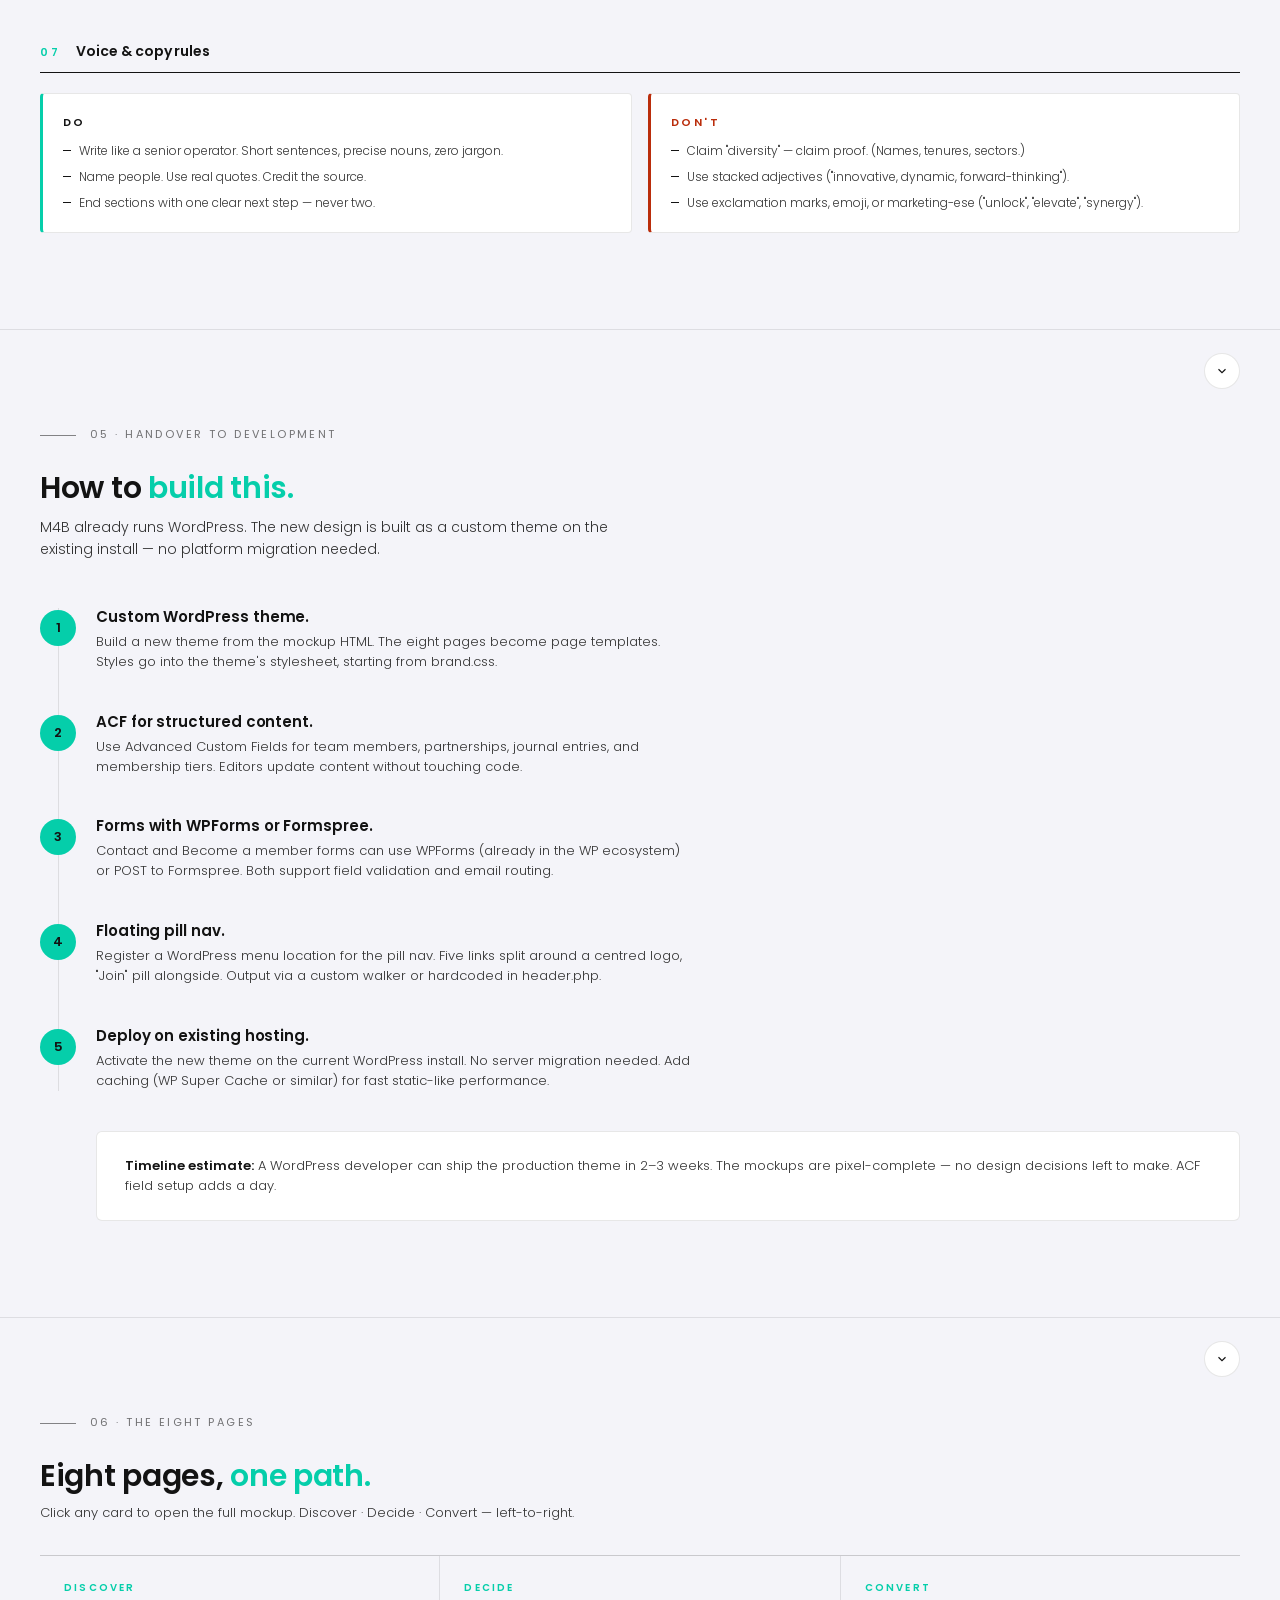
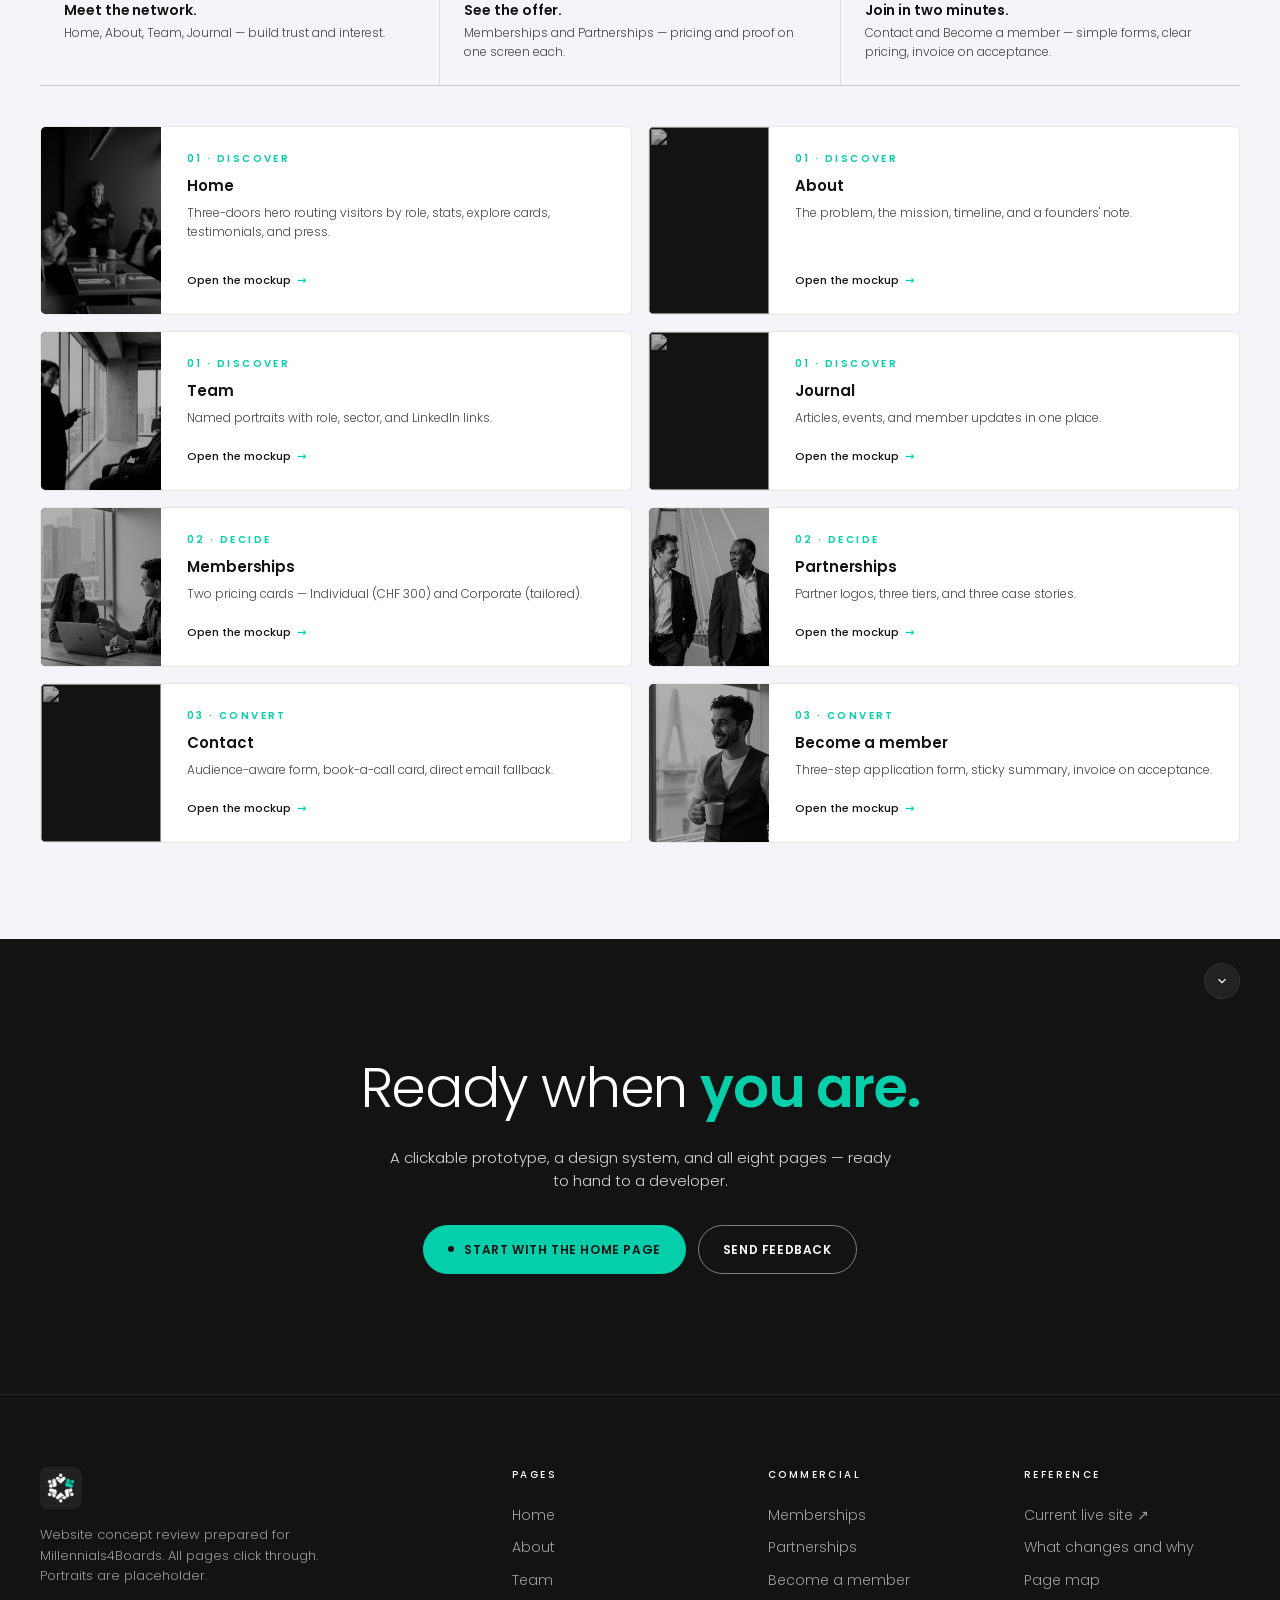
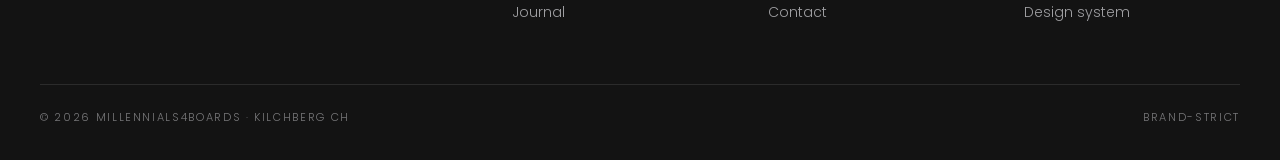
==== commit e1cd06a0: "Swap hero photos: index boardroom, homepage sunset portrait" ====
--- a/index.html
+++ b/index.html
@@ -352,7 +352,7 @@
       </div>
     </div>
     <div class="reveal delay-1">
-      <div class="cover-figure"><img src="assets/photos/miro-portrait.png" alt=""/></div>
+      <div class="cover-figure"><img src="assets/photos/08.png" alt="Board meeting"/></div>
     </div>
   </div>
 </section>
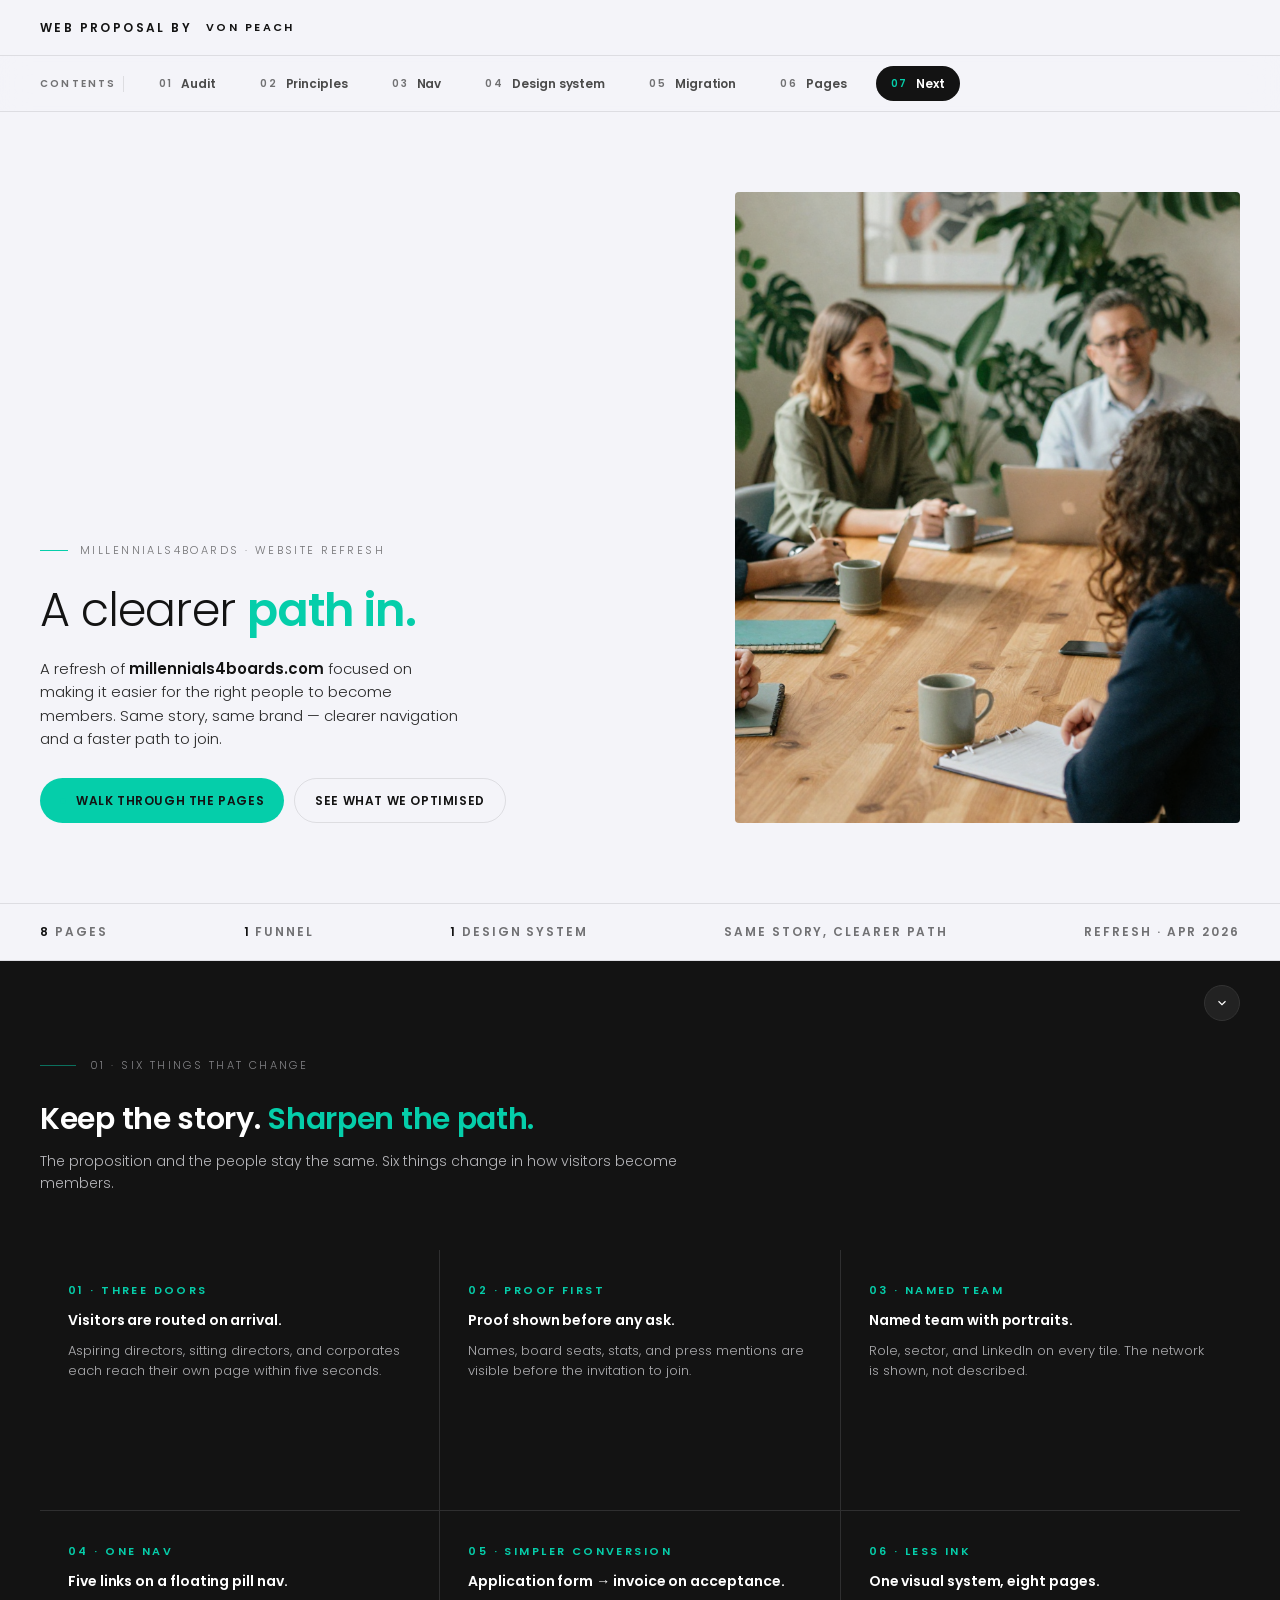
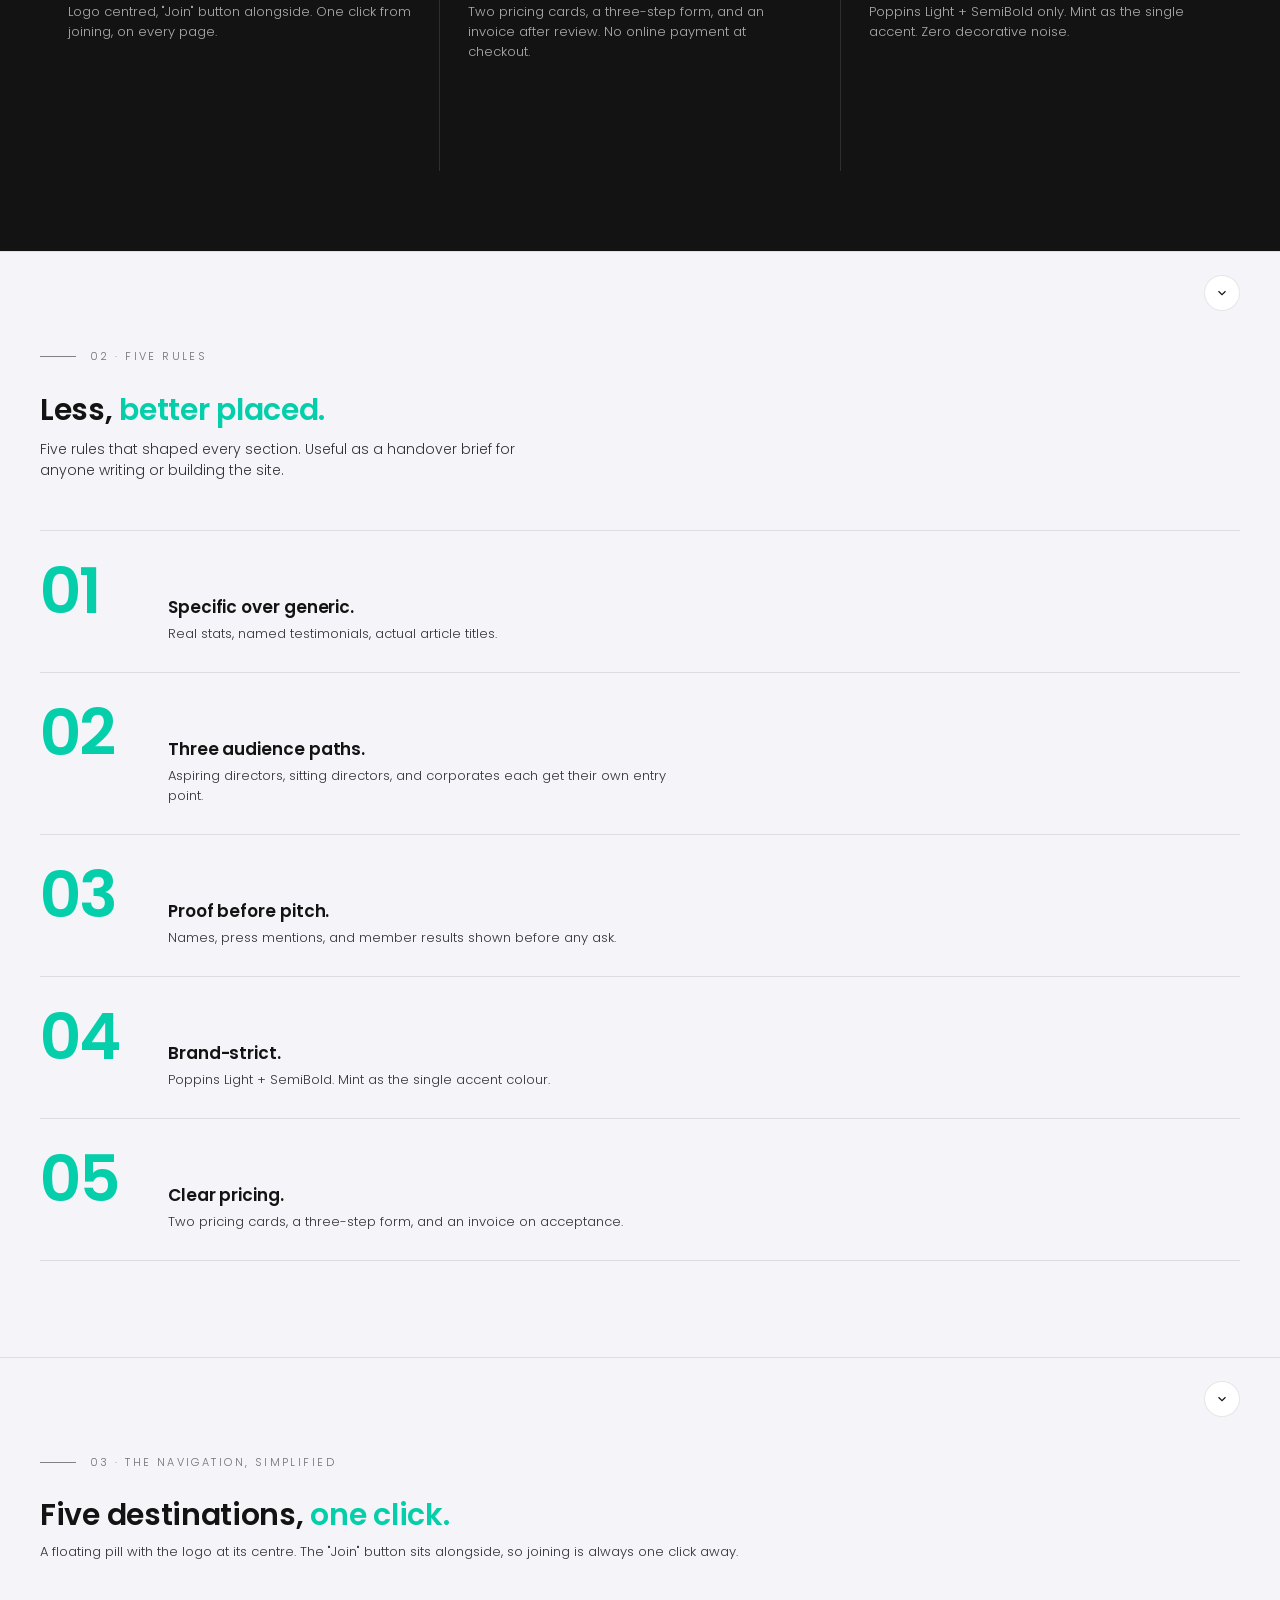
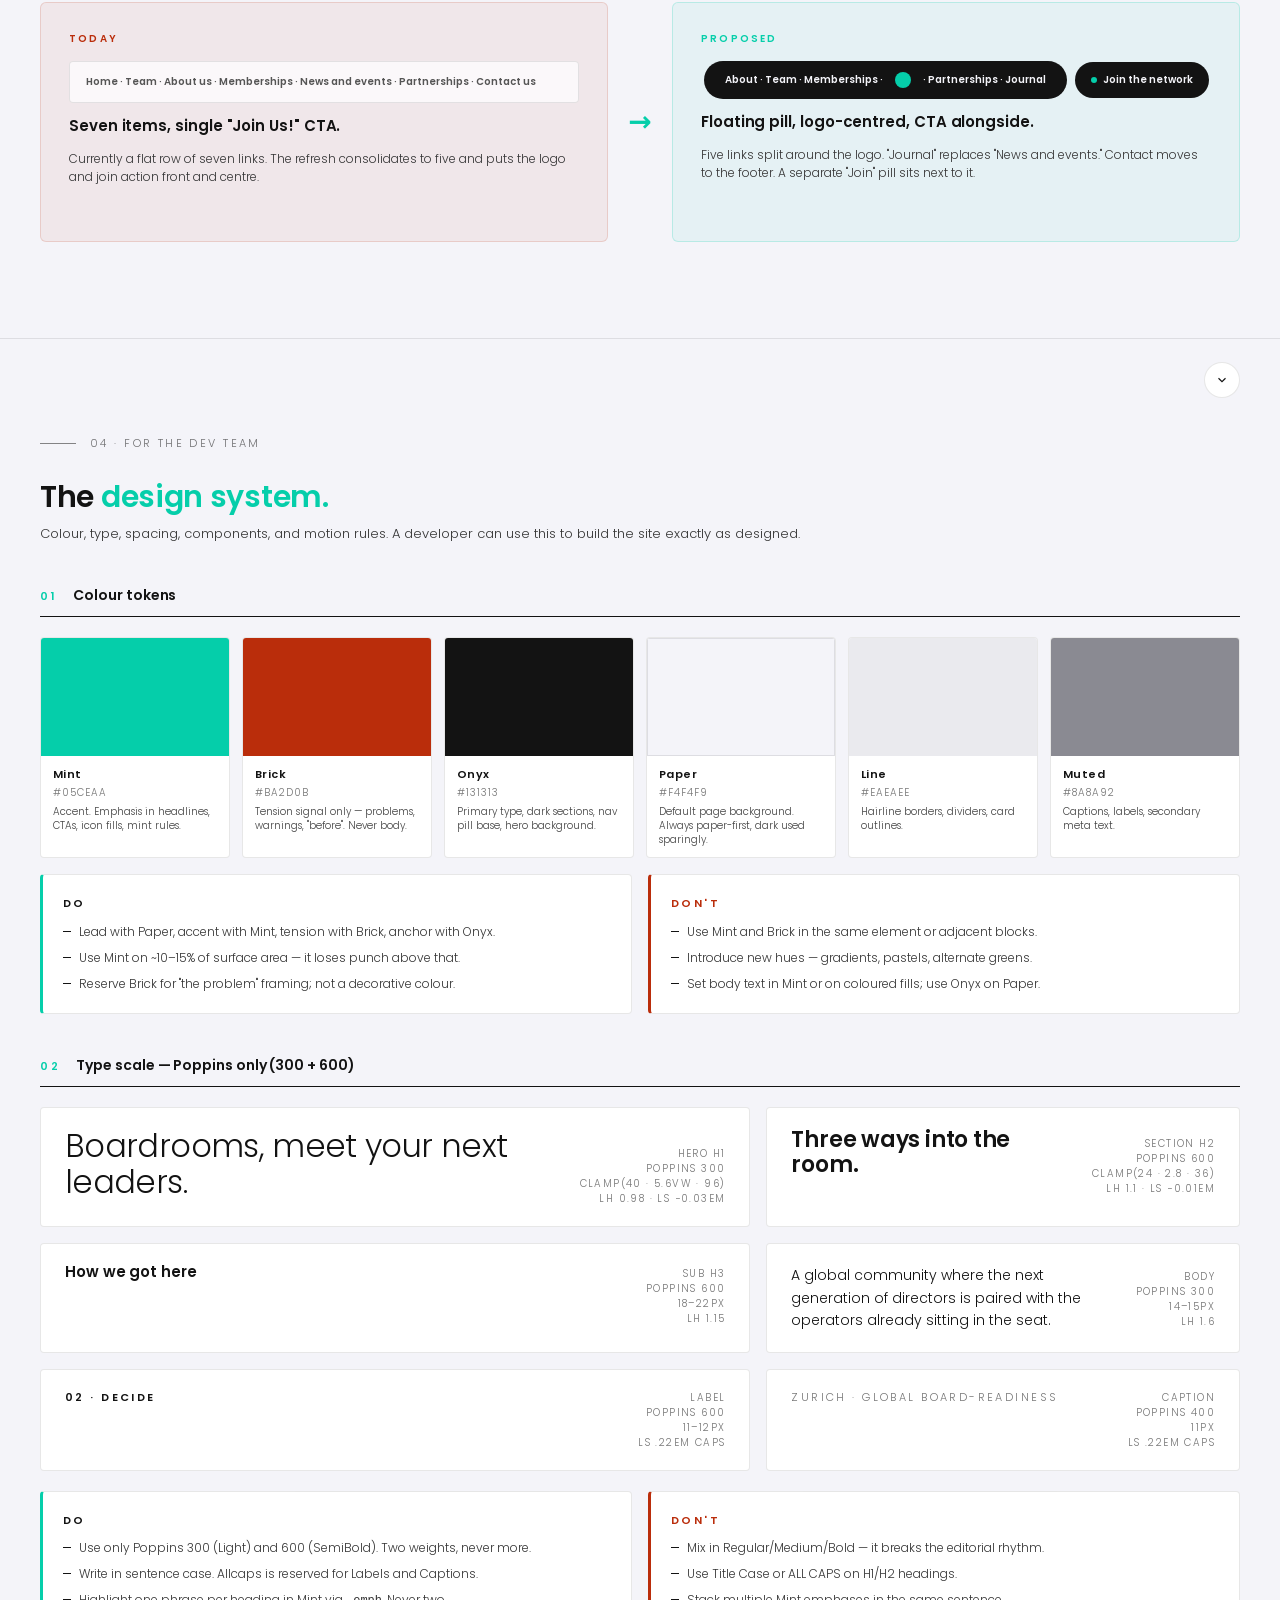
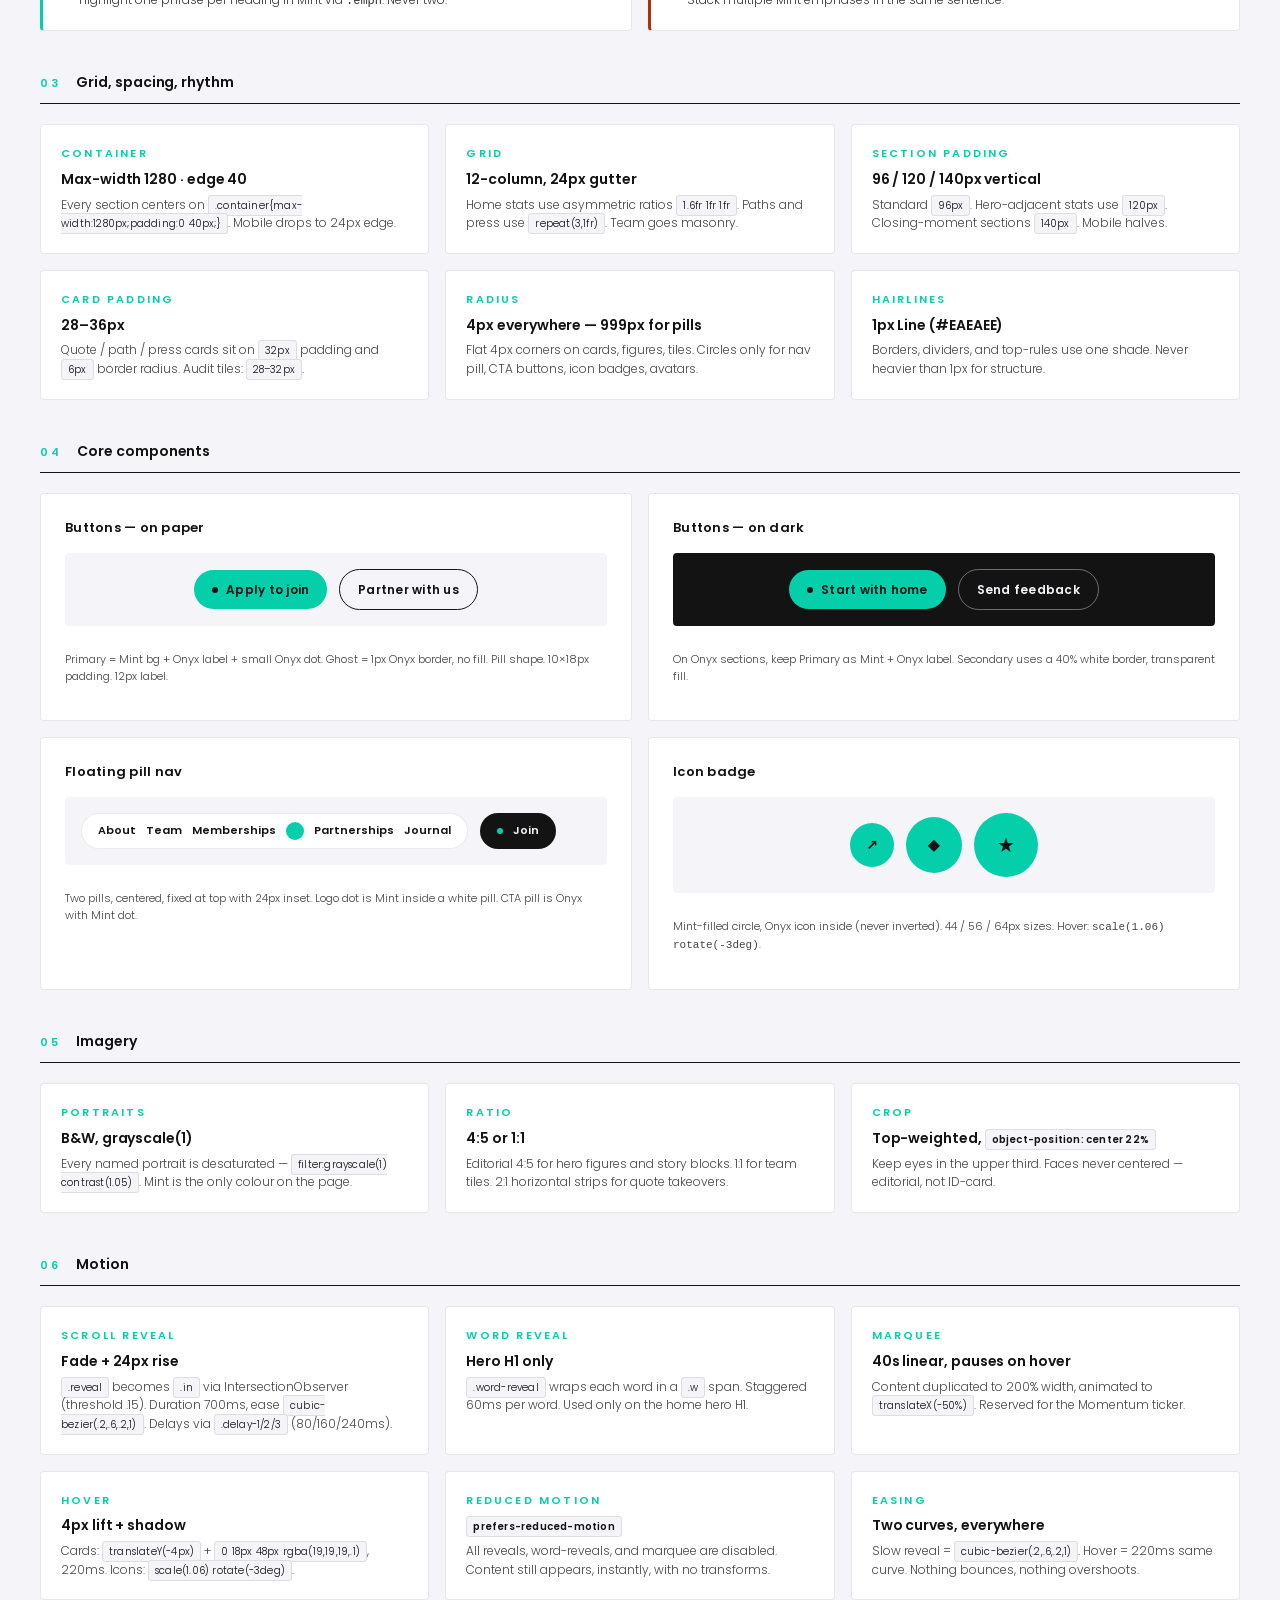
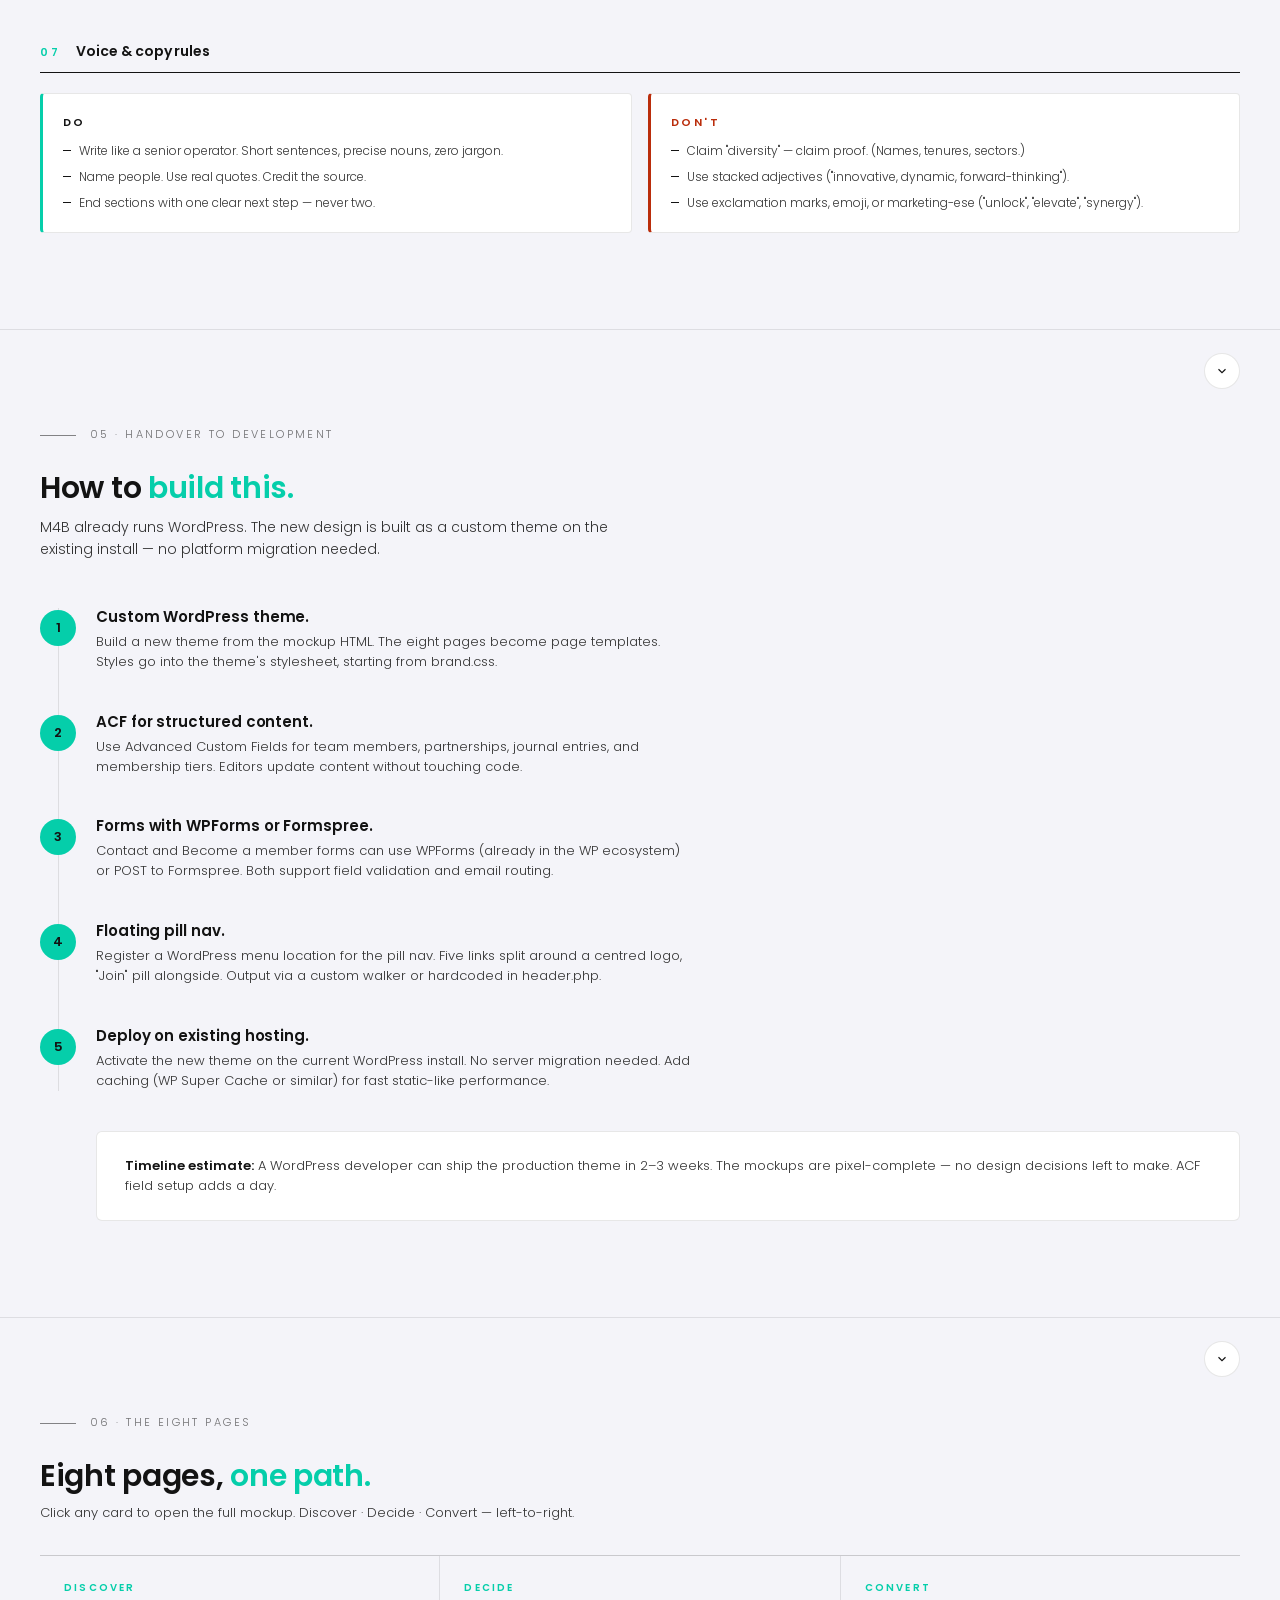
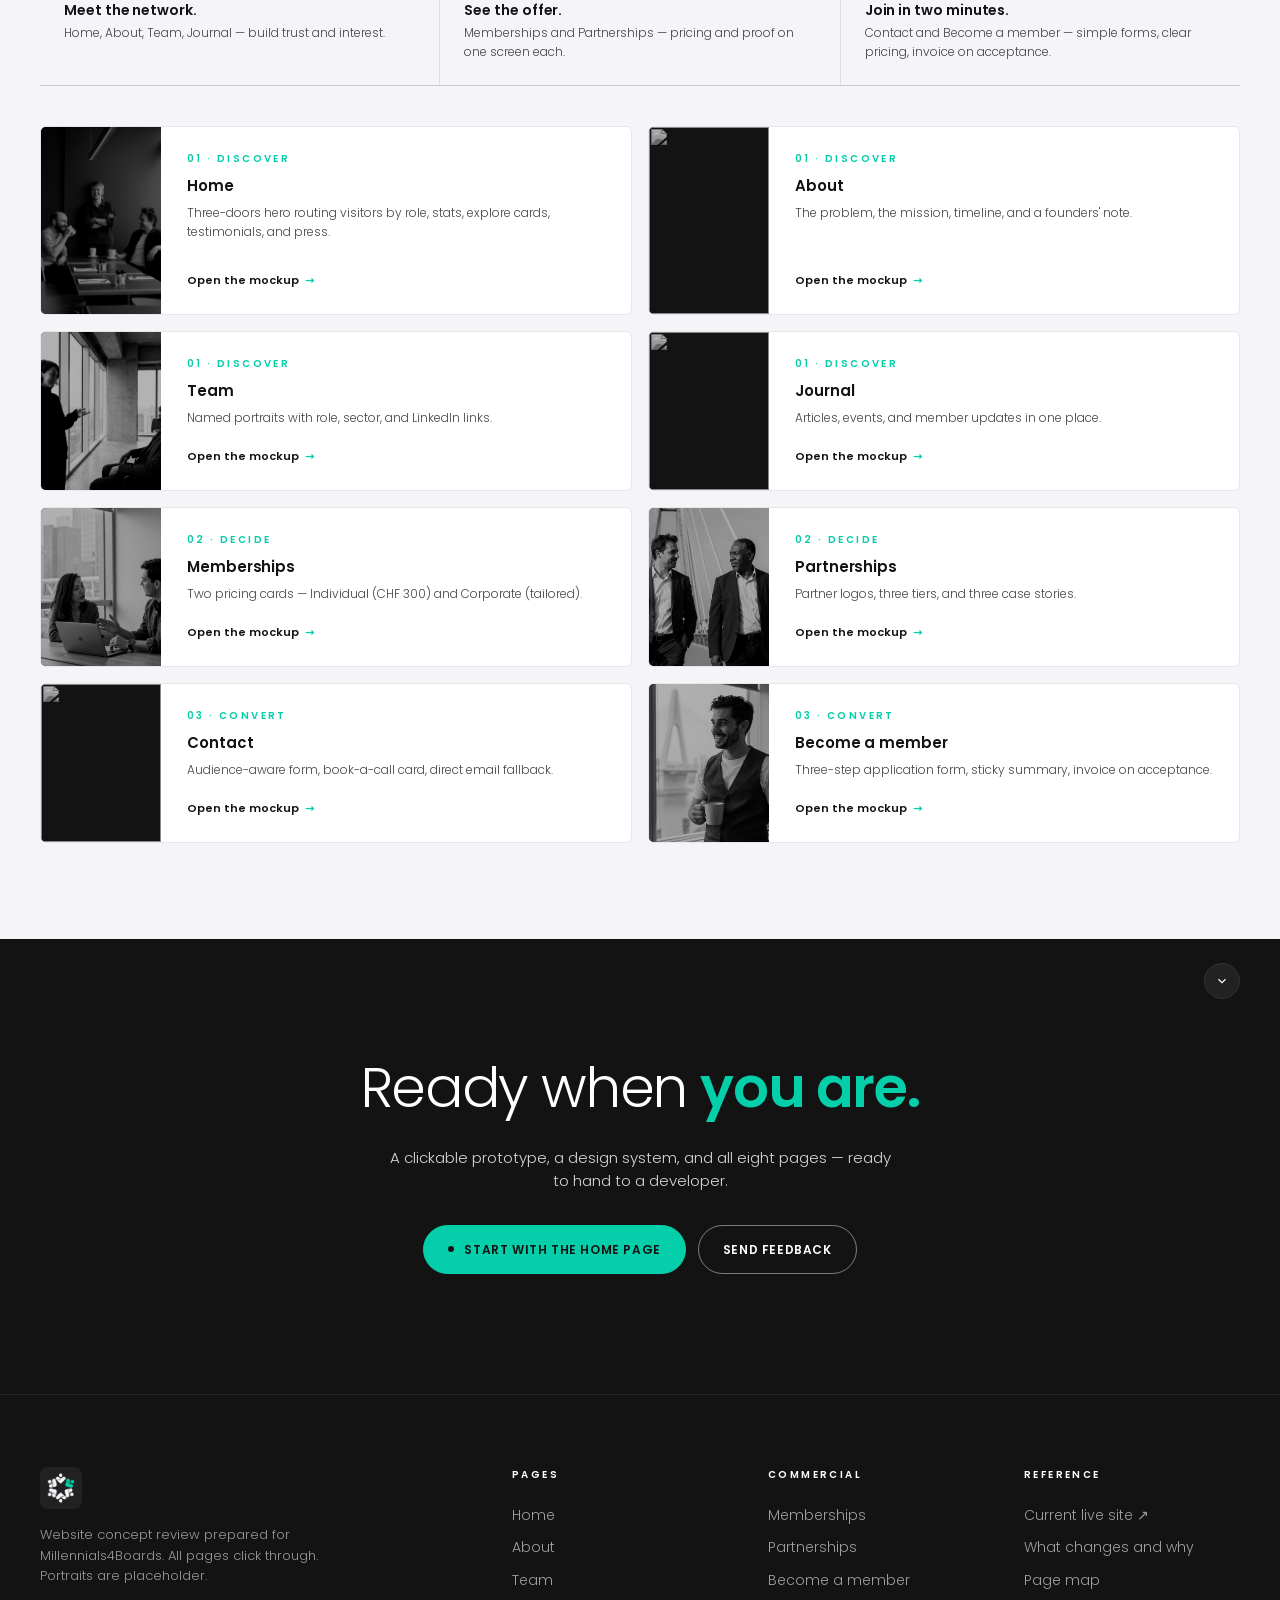
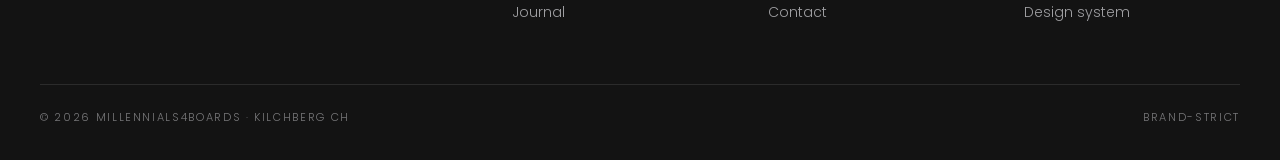
==== commit 20e5ed58: "Handoff prep v0.9.6: accurate README, HANDOFF.md, SVG icons, brand-weight normalization, junk remova" ====
--- a/index.html
+++ b/index.html
@@ -1,5 +1,5 @@
 <!doctype html><html lang="en"><head><meta charset="utf-8"/><meta name="viewport" content="width=device-width,initial-scale=1"/><title>Millennials4Boards — Website concept review</title>
-<link href="https://fonts.googleapis.com/css2?family=Poppins:wght@300;400;500;600&display=swap" rel="stylesheet"/>
+<link href="https://fonts.googleapis.com/css2?family=Poppins:wght@300;600&display=swap" rel="stylesheet"/>
 <link rel="stylesheet" href="assets/brand.css"/>
 <style>
 
@@ -42,7 +42,7 @@
     font-size:15px;line-height:1.55;color:#2a2a2a;
     max-width:420px;margin:22px 0 0;
   }
-  .cover-lede b{font-weight:500;color:var(--onyx);}
+  .cover-lede b{font-weight:600;color:var(--onyx);}
   .cover-cta-row{display:flex;gap:10px;margin-top:28px;flex-wrap:wrap;}
   .cover-cta-row .btn{font-size:12px;padding:12px 20px;}
   .cover-figure{
@@ -51,12 +51,12 @@
   .cover-figure img{width:100%;height:100%;object-fit:cover;}
   .cover-meta{
     display:flex;justify-content:space-between;margin-top:18px;
-    font-size:11px;letter-spacing:.22em;text-transform:uppercase;color:var(--muted);font-weight:500;
+    font-size:11px;letter-spacing:.22em;text-transform:uppercase;color:var(--muted);font-weight:600;
   }
 
   .cover-bar{
     border-top:1px solid var(--line);border-bottom:1px solid var(--line);
-    padding:18px 0;background:var(--paper);font-size:12px;letter-spacing:.16em;text-transform:uppercase;color:var(--muted);font-weight:500;
+    padding:18px 0;background:var(--paper);font-size:12px;letter-spacing:.16em;text-transform:uppercase;color:var(--muted);font-weight:600;
   }
   .cover-bar-inner{max-width:1280px;margin:0 auto;padding:0 40px;display:flex;justify-content:space-between;flex-wrap:wrap;gap:20px;}
   .cover-bar b{color:var(--onyx);font-weight:600;}
@@ -103,12 +103,12 @@
   .ba.after .label{color:var(--mint);}
   .ba h3{font-family:"Poppins",sans-serif;font-weight:600;font-size:15px;margin:0;line-height:1.25;letter-spacing:-0.005em;}
   .ba p{font-size:12px;line-height:1.55;color:#333;margin:0;font-weight:300;}
-  .ba .nav-mock{background:rgba(255,255,255,.7);border:1px solid var(--line);border-radius:4px;padding:12px 16px;font-size:10px;color:#555;font-weight:500;}
+  .ba .nav-mock{background:rgba(255,255,255,.7);border:1px solid var(--line);border-radius:4px;padding:12px 16px;font-size:10px;color:#555;font-weight:600;}
   /* Proposed nav: two pills side by side, matching the real floating nav */
   .ba.after .nav-row{display:flex;gap:8px;align-items:center;justify-content:center;}
-  .ba.after .nav-mock{background:var(--onyx);color:var(--paper);border-color:transparent;border-radius:999px;display:inline-flex;gap:12px;align-items:center;justify-content:center;padding:10px 20px;font-size:10px;font-weight:500;}
+  .ba.after .nav-mock{background:var(--onyx);color:var(--paper);border-color:transparent;border-radius:999px;display:inline-flex;gap:12px;align-items:center;justify-content:center;padding:10px 20px;font-size:10px;font-weight:600;}
   .ba.after .nav-mock .logo-dot{width:16px;height:16px;border-radius:999px;background:var(--mint);flex:0 0 auto;}
-  .ba.after .join-pill{background:var(--onyx);color:var(--paper);border-radius:999px;display:inline-flex;gap:6px;align-items:center;padding:10px 16px;font-size:10px;font-weight:500;}
+  .ba.after .join-pill{background:var(--onyx);color:var(--paper);border-radius:999px;display:inline-flex;gap:6px;align-items:center;padding:10px 16px;font-size:10px;font-weight:600;}
   .ba.after .join-pill .dot{width:6px;height:6px;border-radius:999px;background:var(--mint);}
 
   /* ============ PAGE MAP ============ */
@@ -132,7 +132,7 @@
   .page-card .stage-tag{font-size:10px;font-weight:600;color:var(--mint);letter-spacing:.24em;text-transform:uppercase;}
   .page-card h2{font-family:"Poppins",sans-serif;font-weight:600;font-size:15px;letter-spacing:-0.005em;line-height:1.15;margin:0;}
   .page-card p{font-size:12px;line-height:1.55;color:#444;margin:0;font-weight:300;}
-  .page-card .go{margin-top:auto;font-size:11px;font-weight:500;display:inline-flex;align-items:center;gap:6px;}
+  .page-card .go{margin-top:auto;font-size:11px;font-weight:600;display:inline-flex;align-items:center;gap:6px;}
   .page-card .go::after{content:"→";color:var(--mint);font-weight:600;transition:transform .2s;display:inline-block;}
   .page-card:hover .go::after{transform:translateX(4px);}
 
@@ -218,13 +218,13 @@
   .ds-comp .demo{padding:16px;background:var(--paper);border-radius:4px;display:flex;align-items:center;gap:12px;flex-wrap:wrap;justify-content:center;}
   .ds-comp.dark .demo{background:var(--onyx);}
   .ds-comp .rule{font-size:11px;line-height:1.55;color:#444;font-weight:300;}
-  .ds-btn{display:inline-flex;align-items:center;gap:8px;padding:10px 18px;border-radius:999px;font-family:"Poppins",sans-serif;font-weight:500;font-size:12px;letter-spacing:.02em;}
+  .ds-btn{display:inline-flex;align-items:center;gap:8px;padding:10px 18px;border-radius:999px;font-family:"Poppins",sans-serif;font-weight:600;font-size:12px;letter-spacing:.02em;}
   .ds-btn.primary{background:var(--mint);color:var(--onyx);}
   .ds-btn.ghost{background:transparent;border:1px solid var(--onyx);color:var(--onyx);}
   .ds-btn.onDark{background:var(--mint);color:var(--onyx);}
   .ds-btn.ghostLight{background:transparent;border:1px solid rgba(244,244,249,.4);color:var(--paper);}
   .ds-ic{width:44px;height:44px;border-radius:999px;background:var(--mint);display:flex;align-items:center;justify-content:center;font-size:14px;color:var(--onyx);font-weight:600;}
-  .ds-pill{background:rgba(255,255,255,.96);border:1px solid rgba(19,19,19,.08);border-radius:999px;padding:8px 16px;font-family:"Poppins",sans-serif;font-weight:500;font-size:11px;color:var(--onyx);display:inline-flex;gap:10px;align-items:center;}
+  .ds-pill{background:rgba(255,255,255,.96);border:1px solid rgba(19,19,19,.08);border-radius:999px;padding:8px 16px;font-family:"Poppins",sans-serif;font-weight:600;font-size:11px;color:var(--onyx);display:inline-flex;gap:10px;align-items:center;}
   .ds-pill .dot{width:6px;height:6px;background:var(--mint);border-radius:999px;}
 
   /* Do/don't list */
@@ -270,7 +270,7 @@
   }
   .toc-chip{
     flex:0 0 auto;
-    font-family:"Poppins",sans-serif;font-weight:500;font-size:12px;letter-spacing:-0.005em;
+    font-family:"Poppins",sans-serif;font-weight:600;font-size:12px;letter-spacing:-0.005em;
     color:#4a4a4a;padding:7px 14px;border-radius:999px;
     border:1px solid transparent;background:transparent;
     text-decoration:none;white-space:nowrap;
@@ -508,7 +508,7 @@
       <div class="ds-type-row"><span class="sample sub">How we got here</span><span class="specs">Sub H3<br/>Poppins 600<br/>18–22px<br/>LH 1.15</span></div>
       <div class="ds-type-row"><span class="sample body">A global community where the next generation of directors is paired with the operators already sitting in the seat.</span><span class="specs">Body<br/>Poppins 300<br/>14–15px<br/>LH 1.6</span></div>
       <div class="ds-type-row"><span class="sample lbl">02 · Decide</span><span class="specs">Label<br/>Poppins 600<br/>11–12px<br/>LS .22em CAPS</span></div>
-      <div class="ds-type-row"><span class="sample" style="font-weight:400;font-size:11px;letter-spacing:.22em;text-transform:uppercase;color:var(--muted);">Zurich · Global board-readiness</span><span class="specs">Caption<br/>Poppins 400<br/>11px<br/>LS .22em CAPS</span></div>
+      <div class="ds-type-row"><span class="sample" style="font-weight:300;font-size:11px;letter-spacing:.22em;text-transform:uppercase;color:var(--muted);">Zurich · Global board-readiness</span><span class="specs">Caption<br/>Poppins 400<br/>11px<br/>LS .22em CAPS</span></div>
     </div>
     <div class="ds-do" style="margin-top:20px;">
       <div class="col yes"><h4>Do</h4><ul><li>Use only Poppins 300 (Light) and 600 (SemiBold). Two weights, never more.</li><li>Write in sentence case. Allcaps is reserved for Labels and Captions.</li><li>Highlight one phrase per heading in Mint via <code>.emph</code>. Never two.</li></ul></div>
--- a/assets/brand.css
+++ b/assets/brand.css
@@ -1,8 +1,9 @@
-/* M4B shared brand styles — v3 (matches social template patterns).
-   - Poppins Light + SemiBold only
-   - Mint Leaf as the single accent across all pages
-   - Photos used NATURAL — no grayscale filters, no multiply blend overlays
-   - Portraits in circular / organic rounded frames
+/* M4B shared brand styles — v4.
+   - Poppins Light (300) + SemiBold (600) only — the only two weights loaded
+   - Mint Leaf as the single accent; Brick reserved for "problem" moments
+   - Photography: B&W — filter:grayscale(1) contrast(1.04) (.bw helper below;
+     pages apply local variants with brightness tweaks)
+   - Portraits in circular / rounded frames
    - Names: initial caps, Poppins Light, large
    - Labels / CTAs: ALL CAPS, Poppins SemiBold
 */
@@ -91,7 +92,7 @@
 /* Caption: tracked out, Poppins Light */
 .caption {
   font-family: "Poppins", sans-serif;
-  font-weight: 400;
+  font-weight:300;
   font-size: 11px;
   letter-spacing: 0.22em;
   text-transform: uppercase;
@@ -121,7 +122,7 @@
 }
 .pill nav{display:flex;align-items:center;gap:4px;}
 .pill nav a{
-  font-size:13px;font-weight:500;color:var(--onyx);
+  font-size:13px;font-weight:600;color:var(--onyx);
   padding:10px 16px;border-radius:999px;letter-spacing:.01em;
   transition:background .2s;
 }
@@ -137,12 +138,12 @@
   position:absolute;right:32px;top:50%;transform:translateY(-50%);
   background:var(--onyx);color:var(--paper);
   padding:12px 20px 12px 18px;border-radius:999px;
-  font-size:13px;font-weight:500;
+  font-size:13px;font-weight:600;
   display:inline-flex;align-items:center;gap:10px;
   box-shadow:0 8px 24px rgba(0,0,0,.22);
 }
 .pill-cta .dot{width:6px;height:6px;border-radius:999px;background:var(--mint);}
-.pill-cta::after{content:"→";margin-left:2px;font-weight:500;}
+.pill-cta::after{content:"→";margin-left:2px;font-weight:600;}
 
 /* Sticky-nav shrink — applied by motion.js after scrollY > 120 */
 .nav-floating,.pill,.pill-cta,.pill-logo,.pill nav a{
@@ -284,7 +285,7 @@
 /* Footer */
 footer { background: var(--onyx); color: rgba(244,244,249,0.78); padding: 72px 0 36px; border-top:1px solid rgba(244,244,249,.08); }
 .foot-grid { display:grid; grid-template-columns: 2fr 1fr 1fr 1fr; gap:40px; align-items:start; }
-.foot-grid h4 { font-family:"Poppins", sans-serif; font-size:10px; letter-spacing:.24em; text-transform:uppercase; color:#fff; margin:0 0 16px; font-weight:500; }
+.foot-grid h4 { font-family:"Poppins", sans-serif; font-size:10px; letter-spacing:.24em; text-transform:uppercase; color:#fff; margin:0 0 16px; font-weight:600; }
 .foot-grid a { display:block; padding:5px 0; font-size:14px; color:rgba(244,244,249,0.62); font-weight:300; }
 .foot-grid a:hover { color:#fff; }
 .foot-logo { width:42px; height:42px; border-radius:8px; background:rgba(244,244,249,.06); display:inline-flex; align-items:center; justify-content:center; padding:6px; }
